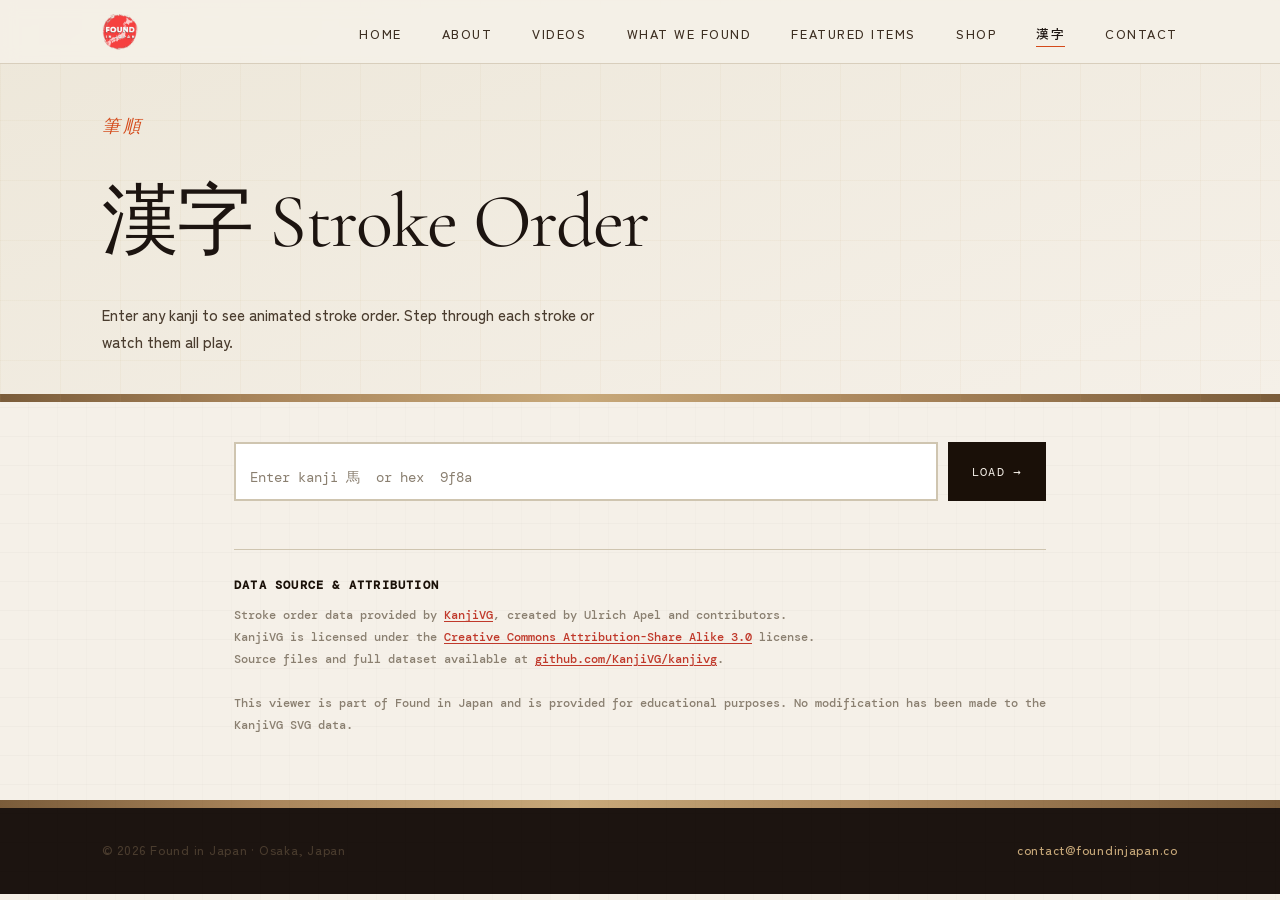
==== foundinjapan-deploy-v3/kanji.html @ 03828f06 "Add files via upload" ====
<!DOCTYPE html>
<html lang="en">
<head>
  <meta charset="UTF-8">
  <meta name="viewport" content="width=device-width, initial-scale=1.0">
  <title>漢字 Stroke Order — Found in Japan</title>
  <meta name="description" content="Interactive kanji stroke order viewer. Enter any kanji to see animated stroke order using KanjiVG data." />
  <link rel="preconnect" href="https://fonts.googleapis.com" />
  <link rel="preconnect" href="https://fonts.gstatic.com" crossorigin />
  <link href="https://fonts.googleapis.com/css2?family=Cormorant+Garamond:ital,wght@0,300;0,400;0,600;1,300;1,400&family=Zen+Kaku+Gothic+New:wght@300;400;500&family=DM+Mono:wght@400;500&family=Noto+Serif+JP:wght@400;700&display=swap" rel="stylesheet">
  <link rel="stylesheet" href="style.css" />
  <style>
    /* ── Kanji tool specific styles — preserve original aesthetic ── */
    :root {
      --k-ink:    #1a1008;
      --k-paper:  #f5f0e8;
      --k-paper2: #ede7d9;
      --k-accent: #c0392b;
      --k-border: #cfc5b0;
      --k-muted:  #8a7f70;
    }

    .kanji-page {
      background: var(--k-paper);
      position: relative;
    }

    /* Grid overlay on kanji section only */
    .kanji-page::before {
      content: '';
      position: fixed; inset: 0;
      background-image:
        repeating-linear-gradient(0deg, transparent, transparent 28px, rgba(0,0,0,0.018) 28px, rgba(0,0,0,0.018) 29px),
        repeating-linear-gradient(90deg, transparent, transparent 28px, rgba(0,0,0,0.012) 28px, rgba(0,0,0,0.012) 29px);
      pointer-events: none; z-index: 0;
    }

    .kanji-wrap-outer {
      position: relative;
      z-index: 1;
      max-width: 860px;
      margin: 0 auto;
      padding: 2.5rem 1.5rem 4rem;
    }

    /* ── Search ── */
    .k-search-row {
      display: flex; gap: 10px; margin-bottom: 1.5rem;
    }

    .k-search-row input {
      flex: 1;
      font-family: 'Noto Serif JP', serif; font-size: 1.5rem;
      padding: 10px 14px;
      background: white;
      border: 2px solid var(--k-border);
      color: var(--k-ink);
      outline: none;
      transition: border-color 0.2s;
      border-radius: 0;
    }
    .k-search-row input:focus { border-color: var(--k-accent); }
    .k-search-row input::placeholder {
      color: var(--k-muted); font-size: 0.85rem;
      font-family: 'DM Mono', monospace;
    }

    .k-search-row button {
      font-family: 'DM Mono', monospace; font-size: 0.78rem;
      letter-spacing: 0.1em; text-transform: uppercase;
      padding: 10px 22px;
      background: var(--k-ink); color: var(--k-paper);
      border: 2px solid var(--k-ink); cursor: pointer;
      transition: background 0.15s;
      border-radius: 0;
    }
    .k-search-row button:hover { background: var(--k-accent); border-color: var(--k-accent); }

    /* ── Error ── */
    #k-error {
      display: none;
      background: #fdecea; border: 1.5px solid var(--k-accent);
      padding: 10px 14px; font-size: 0.78rem; color: var(--k-accent);
      margin-bottom: 1rem; font-family: 'DM Mono', monospace;
      line-height: 1.6;
    }

    /* ── Viewer ── */
    .k-viewer {
      display: flex; gap: 2rem; align-items: flex-start; flex-wrap: wrap;
    }

    /* ── Kanji canvas ── */
    .k-canvas-col {
      flex-shrink: 0;
      display: flex; flex-direction: column; align-items: center; gap: 14px;
    }

    .k-display {
      width: 300px; height: 300px;
      background: white;
      border: 2px solid var(--k-ink);
      box-shadow: 5px 5px 0 var(--k-ink);
      position: relative; overflow: hidden;
    }

    .k-display::before {
      content: '';
      position: absolute; inset: 0;
      background:
        linear-gradient(var(--k-border) 1px, transparent 1px) 0 0 / 100% 50%,
        linear-gradient(90deg, var(--k-border) 1px, transparent 1px) 0 0 / 50% 100%;
      pointer-events: none; z-index: 1; opacity: 0.5;
    }

    #k-svg-container {
      width: 100%; height: 100%;
      position: absolute; inset: 0; z-index: 2;
    }
    #k-svg-container svg { width: 100%; height: 100%; display: block; }
    #k-svg-container [id*="StrokeNumbers"] { display: none; }

    #k-badge-layer {
      position: absolute; inset: 0; z-index: 5; pointer-events: none;
    }

    .k-stroke-badge {
      position: absolute;
      width: 18px; height: 18px; border-radius: 50%;
      background: var(--k-accent); color: white;
      font-family: 'DM Mono', monospace;
      font-size: 0.55rem; font-weight: 500;
      display: flex; align-items: center; justify-content: center;
      pointer-events: none; opacity: 0;
      transition: opacity 0.25s ease;
      transform: translate(-50%, -50%);
      box-shadow: 0 1px 3px rgba(0,0,0,0.35);
      border: 1.5px solid white;
    }

    .k-progress-wrap {
      width: 300px; height: 5px;
      background: var(--k-paper2); border: 1px solid var(--k-border);
    }
    .k-progress-bar {
      height: 100%; background: var(--k-accent);
      transition: width 0.25s ease; width: 0%;
    }

    /* ── Controls ── */
    .k-controls {
      flex: 1; min-width: 260px;
      display: flex; flex-direction: column; gap: 16px;
    }

    .k-info-box {
      background: var(--k-paper2); border: 1px solid var(--k-border);
      padding: 14px 16px; line-height: 1.9;
    }
    .k-kanji-large {
      font-family: 'Noto Serif JP', serif; font-size: 3rem;
      line-height: 1.05; display: block; margin-bottom: 4px;
    }
    .k-info-row { font-size: 0.72rem; color: var(--k-muted); letter-spacing: 0.05em; font-family: 'DM Mono', monospace; }
    .k-info-row span { color: var(--k-accent); font-weight: 500; }

    .k-speed-row {
      display: flex; align-items: center; gap: 10px;
      font-size: 0.7rem; color: var(--k-muted);
      letter-spacing: 0.08em; text-transform: uppercase;
      font-family: 'DM Mono', monospace;
    }
    .k-speed-row input[type=range] { flex: 1; accent-color: var(--k-accent); cursor: pointer; }

    #k-variant-wrap { display: none; flex-direction: column; gap: 6px; }
    #k-variant-wrap label { font-size: 0.7rem; color: var(--k-muted); letter-spacing: 0.1em; text-transform: uppercase; font-family: 'DM Mono', monospace; }
    #k-variant-select {
      font-family: 'DM Mono', monospace; font-size: 0.8rem;
      padding: 6px 10px;
      background: var(--k-paper2); border: 1.5px solid var(--k-border); color: var(--k-ink);
      cursor: pointer; outline: none; border-radius: 0;
    }
    #k-variant-select:focus { border-color: var(--k-accent); }

    .k-btn-group { display: flex; flex-wrap: wrap; gap: 8px; }

    .k-btn {
      font-family: 'DM Mono', monospace; font-size: 0.7rem;
      letter-spacing: 0.08em; text-transform: uppercase;
      padding: 9px 15px;
      background: var(--k-paper2); color: var(--k-ink);
      border: 1.5px solid var(--k-border); cursor: pointer;
      transition: all 0.12s; border-radius: 0;
    }
    .k-btn:hover:not(:disabled) { background: var(--k-ink); color: var(--k-paper); border-color: var(--k-ink); }
    .k-btn:disabled { opacity: 0.35; cursor: default; }
    .k-btn.primary { background: var(--k-ink); color: var(--k-paper); border-color: var(--k-ink); }
    .k-btn.primary:hover:not(:disabled) { background: var(--k-accent); border-color: var(--k-accent); }
    .k-btn.active { background: var(--k-accent); color: white; border-color: var(--k-accent); }

    /* ── Stroke Grid ── */
    .k-grid-section {
      margin-top: 2.5rem; border-top: 2px solid var(--k-border);
      padding-top: 1.75rem; display: none;
    }
    .k-grid-title {
      font-size: 0.7rem; letter-spacing: 0.15em; text-transform: uppercase;
      color: var(--k-muted); margin-bottom: 14px; font-family: 'DM Mono', monospace;
    }
    .k-stroke-grid { display: flex; flex-wrap: wrap; gap: 10px; }

    .k-stroke-cell {
      width: 90px; height: 90px;
      background: white; border: 1.5px solid var(--k-border);
      position: relative; overflow: hidden; cursor: pointer;
      transition: border-color 0.15s, box-shadow 0.15s;
    }
    .k-stroke-cell:hover { border-color: var(--k-accent); box-shadow: 2px 2px 0 var(--k-accent); }
    .k-stroke-cell.active-cell { border-color: var(--k-accent); box-shadow: 2px 2px 0 var(--k-accent); }
    .k-stroke-cell::before {
      content: '';
      position: absolute; inset: 0;
      background:
        linear-gradient(var(--k-border) 1px, transparent 1px) 0 0 / 100% 50%,
        linear-gradient(90deg, var(--k-border) 1px, transparent 1px) 0 0 / 50% 100%;
      opacity: 0.4; pointer-events: none; z-index: 1;
    }
    .k-stroke-cell svg { width: 100%; height: 100%; display: block; position: relative; z-index: 2; }
    .k-stroke-cell .k-num {
      position: absolute; bottom: 3px; right: 4px;
      font-size: 0.6rem; color: var(--k-accent); font-weight: 500;
      z-index: 3; background: rgba(255,255,255,0.8); padding: 1px 3px;
      font-family: 'DM Mono', monospace;
    }

    /* ── Attribution ── */
    .k-attribution {
      margin-top: 3rem;
      border-top: 1px solid var(--k-border);
      padding-top: 1.5rem;
      font-family: 'DM Mono', monospace;
      font-size: 0.72rem;
      color: var(--k-muted);
      line-height: 1.9;
    }

    .k-attribution strong {
      color: var(--k-ink);
      display: block;
      font-size: 0.75rem;
      letter-spacing: 0.1em;
      text-transform: uppercase;
      margin-bottom: 0.5rem;
    }

    .k-attribution a {
      color: var(--k-accent);
      text-decoration: underline;
      text-underline-offset: 2px;
    }

    .k-attribution a:hover { color: var(--k-ink); }

    .k-setup-note {
      background: var(--k-paper2);
      border: 1px solid var(--k-border);
      border-left: 3px solid var(--k-accent);
      padding: 1rem 1.25rem;
      margin-bottom: 1.5rem;
      font-family: 'DM Mono', monospace;
      font-size: 0.75rem;
      color: var(--k-muted);
      line-height: 1.8;
      display: none;
    }

    .k-setup-note strong { color: var(--k-ink); }
    .k-setup-note a { color: var(--k-accent); }

    .hidden { display: none !important; }

    @media (max-width: 680px) {
      .k-display { width: 260px; height: 260px; }
      .k-progress-wrap { width: 260px; }
      .k-canvas-col { width: 100%; }
      .kanji-wrap-outer { padding: 1.5rem 1rem 3rem; }
    }
  </style>
</head>
<body class="kanji-page">

  <nav class="nav">
    <div class="nav-inner">
      <a href="index.html" class="nav-logo">
        <img src="fij-logo.png" alt="Found in Japan" class="nav-logo-img" onerror="this.style.display='none'; this.nextElementSibling.style.display='block'"/>
        <span class="nav-logo-text" style="display:none">Found in Japan</span>
      </a>
      <ul class="nav-links">
        <li><a href="index.html">Home</a></li>
        <li><a href="about.html">About</a></li>
        <li><a href="videos.html">Videos</a></li>
        <li><a href="found.html">What We Found</a></li>
        <li><a href="featured.html">Featured Items</a></li>
        <li><a href="shop.html">Shop</a></li>
        <li><a href="kanji.html" class="active">漢字</a></li>
        <li><a href="contact.html">Contact</a></li>
      </ul>
      <button class="nav-toggle" aria-label="Menu">
        <span></span><span></span><span></span>
      </button>
    </div>
  </nav>

  <section class="page-hero">
    <div class="shoji-overlay"></div>
    <div class="container">
      <p class="hero-kicker">筆順</p>
      <h1 class="page-title">漢字 Stroke Order</h1>
      <p class="page-hero-sub">Enter any kanji to see animated stroke order. Step through each stroke or watch them all play.</p>
    </div>
    <div class="hero-wood-bar"></div>
  </section>

  <div class="kanji-wrap-outer">

    <!-- Setup note shown if kanji/ folder is missing -->
    <div class="k-setup-note" id="k-setup-note">
      <strong>Setup required</strong>
      The KanjiVG data files are not yet installed. Download the SVG files from
      <a href="https://github.com/KanjiVG/kanjivg/releases" target="_blank">github.com/KanjiVG/kanjivg/releases</a>
      and place the extracted <code>kanji/</code> folder alongside this page on the server.
      See the README for full instructions.
    </div>

    <div class="k-search-row">
      <input type="text" id="k-search" placeholder="Enter kanji 馬  or hex  9f8a" maxlength="10"
             onkeydown="if(event.key==='Enter') loadKanji()">
      <button onclick="loadKanji()">Load →</button>
    </div>

    <div id="k-error"></div>

    <div id="k-main-viewer" class="k-viewer hidden">

      <div class="k-canvas-col">
        <div class="k-display" id="k-display">
          <div id="k-svg-container"></div>
          <div id="k-badge-layer"></div>
        </div>
        <div class="k-progress-wrap"><div class="k-progress-bar" id="k-progress-bar"></div></div>
      </div>

      <div class="k-controls">
        <div class="k-info-box">
          <span class="k-kanji-large" id="k-kanji-label">—</span>
          <div class="k-info-row">File: <span id="k-filename-label">—</span></div>
          <div class="k-info-row">Unicode: <span id="k-unicode-label">—</span></div>
          <div class="k-info-row">Stroke: <span id="k-stroke-current">0</span> / <span id="k-stroke-total">0</span></div>
        </div>

        <div class="k-btn-group">
          <button class="k-btn" id="k-btn-prev" onclick="stepStroke(-1)" disabled>◀ Prev</button>
          <button class="k-btn" id="k-btn-next" onclick="stepStroke(1)"  disabled>Next ▶</button>
        </div>
        <div class="k-btn-group">
          <button class="k-btn primary" id="k-btn-play"   onclick="playAll()">▶ Play All</button>
          <button class="k-btn"         id="k-btn-replay" onclick="replayAll()">↺ Replay</button>
          <button class="k-btn"         id="k-btn-reset"  onclick="resetStrokes()">⊘ Reset</button>
        </div>

        <div class="k-speed-row">
          <span>Speed</span>
          <input type="range" id="k-speed-slider" min="200" max="2000" value="700" step="100">
          <span id="k-speed-label">0.7s</span>
        </div>

        <div id="k-variant-wrap">
          <label>Variant / Style</label>
          <select id="k-variant-select" onchange="loadVariant(this.value)"></select>
        </div>

        <div class="k-btn-group">
          <button class="k-btn" onclick="toggleGrid()">⊞ Stroke Grid</button>
          <button class="k-btn" onclick="openInNewTab()">↗ Open SVG</button>
        </div>
      </div>
    </div>

    <div class="k-grid-section" id="k-grid-section">
      <div class="k-grid-title">Stroke-by-stroke · click a cell to jump to that stroke</div>
      <div class="k-stroke-grid" id="k-stroke-grid"></div>
      <p style="font-size:0.72rem;color:var(--k-muted);margin-top:12px;line-height:1.7;font-family:'DM Mono',monospace;">
        Gray = previous strokes · Red = current stroke · Invisible = not yet drawn
      </p>
    </div>

    <!-- Attribution / Citation -->
    <div class="k-attribution">
      <strong>Data Source &amp; Attribution</strong>
      Stroke order data provided by <a href="https://kanjivg.tagaini.net" target="_blank">KanjiVG</a>,
      created by Ulrich Apel and contributors.<br>
      KanjiVG is licensed under the
      <a href="https://creativecommons.org/licenses/by-sa/3.0/" target="_blank">Creative Commons Attribution-Share Alike 3.0</a> license.<br>
      Source files and full dataset available at
      <a href="https://github.com/KanjiVG/kanjivg" target="_blank">github.com/KanjiVG/kanjivg</a>.<br><br>
      This viewer is part of Found in Japan and is provided for educational purposes.
      No modification has been made to the KanjiVG SVG data.
    </div>

  </div>

  <footer class="footer">
    <div class="container">
      <div class="footer-inner">
        <p class="footer-copy">© 2026 Found in Japan · Osaka, Japan</p>
        <a href="contact.html" class="footer-contact">contact@foundinjapan.co</a>
      </div>
    </div>
  </footer>

  <script src="main.js"></script>
  <script>
    // ─── State ───────────────────────────────────────────────────────────────
    let allPaths    = [];
    let currentStep = -1;
    let isPlaying   = false;
    let playTimer   = null;
    let currentFile = '';
    let currentHex  = '';
    let currentChar = '';
    let gridBuilt   = false;

    const PAST_COLORS = ['#d4c8b8','#c4b8a4','#b4a890','#a09078','#8a7860','#706050','#504030','#302010'];

    document.getElementById('k-speed-slider').addEventListener('input', function() {
      document.getElementById('k-speed-label').textContent = (this.value / 1000).toFixed(1) + 's';
    });

    function getSpeed() { return parseInt(document.getElementById('k-speed-slider').value); }

    function charToHex(ch) { return ch.codePointAt(0).toString(16).padStart(5,'0'); }

    function loadKanji() {
      const input = document.getElementById('k-search').value.trim();
      if (!input) return;
      let hex;
      if ([...input].length === 1) {
        currentChar = input;
        hex = charToHex(input);
      } else {
        hex = input.toLowerCase().padStart(5,'0');
        try { currentChar = String.fromCodePoint(parseInt(hex,16)); } catch(e) { currentChar = ''; }
      }
      currentHex  = hex;
      currentFile = hex + '.svg';
      fetchAndRender(currentFile);
      populateVariants(hex);
    }

    function loadVariant(filename) {
      currentFile = filename;
      fetchAndRender(filename);
      gridBuilt = false;
      document.getElementById('k-grid-section').style.display = 'none';
    }

    async function fetchAndRender(filename) {
      hideError();
      stopPlay();
      try {
        const resp = await fetch('kanji/' + filename);
        if (!resp.ok) throw new Error('Kanji not found: ' + filename);
        const svgText = await resp.text();
        buildAnimatedSVG(svgText, filename);
      } catch(e) {
        // Check if it's a network/CORS error vs not found
        if (e.message.includes('Failed to fetch') || e.message.includes('NetworkError')) {
          showError('Could not load kanji data. Make sure the kanji/ folder has been uploaded to the server.');
          document.getElementById('k-setup-note').style.display = 'block';
        } else {
          showError(e.message);
        }
      }
    }

    function buildAnimatedSVG(svgText, filename) {
      const parser  = new DOMParser();
      const doc     = parser.parseFromString(svgText, 'image/svg+xml');
      const origSvg = doc.querySelector('svg');
      if (!origSvg) { showError('Could not parse SVG.'); return; }

      const container = document.getElementById('k-svg-container');
      container.innerHTML = '';
      const svg = document.importNode(origSvg, true);
      svg.setAttribute('width','100%');
      svg.setAttribute('height','100%');
      container.appendChild(svg);

      let strokeEls = Array.from(svg.querySelectorAll('[id*="StrokePaths"] path'));
      if (strokeEls.length === 0) strokeEls = Array.from(svg.querySelectorAll('path'));

      allPaths = strokeEls.map(el => {
        const len = el.getTotalLength ? el.getTotalLength() : 200;
        const origStroke = el.getAttribute('stroke') || '#000';
        let startPt = {x: 50, y: 50};
        try { const p = el.getPointAtLength(0); startPt = {x: p.x, y: p.y}; } catch(e) {}
        return { el, length: len, origStroke, startPt };
      });

      document.getElementById('k-badge-layer').innerHTML = '';

      allPaths.forEach(({el, length}) => {
        el.style.strokeDasharray  = length;
        el.style.strokeDashoffset = length;
        el.style.fill = 'none';
        el.style.transition = 'none';
      });

      currentStep = -1;
      gridBuilt   = false;

      document.getElementById('k-kanji-label').textContent   = currentChar || ('U+' + currentHex.toUpperCase());
      document.getElementById('k-filename-label').textContent = filename;
      document.getElementById('k-unicode-label').textContent  = 'U+' + currentHex.toUpperCase();
      document.getElementById('k-stroke-total').textContent   = allPaths.length;
      document.getElementById('k-stroke-current').textContent = 0;
      document.getElementById('k-progress-bar').style.width   = '0%';

      document.getElementById('k-main-viewer').classList.remove('hidden');
      document.getElementById('k-btn-prev').disabled = true;
      document.getElementById('k-btn-next').disabled = false;

      if (document.getElementById('k-grid-section').style.display !== 'none') buildGrid();
    }

    function drawStroke(index, speed) {
      const {el, length, startPt} = allPaths[index];
      const spd = speed ?? getSpeed();
      const t     = allPaths.length > 1 ? index / (allPaths.length - 1) : 1;
      const r     = Math.round(180 - t * 162);
      const g     = Math.round(140 - t * 124);
      const b     = Math.round(100 - t * 92);
      const color = `rgb(${r},${g},${b})`;
      el.setAttribute('stroke', color);
      el.style.strokeDasharray  = length;
      el.style.strokeDashoffset = length;
      el.style.transition = 'none';
      void el.getBoundingClientRect();
      el.style.transition = `stroke-dashoffset ${spd}ms ease-in-out`;
      el.style.strokeDashoffset = '0';
      showBadge(index, startPt, spd);
    }

    function showBadge(index, startPt, spd) {
      const layer = document.getElementById('k-badge-layer');
      const svg   = document.querySelector('#k-svg-container svg');
      if (!svg) return;
      const vb   = svg.viewBox.baseVal;
      const vbW  = vb.width  || 109;
      const vbH  = vb.height || 109;
      const boxW = 300;
      const boxH = 300;
      const pxX  = (startPt.x / vbW) * boxW;
      const pxY  = (startPt.y / vbH) * boxH;
      let badge = document.getElementById('k-badge-' + index);
      if (!badge) {
        badge = document.createElement('div');
        badge.className = 'k-stroke-badge';
        badge.id = 'k-badge-' + index;
        badge.textContent = index + 1;
        layer.appendChild(badge);
      }
      badge.style.left = pxX + 'px';
      badge.style.top  = pxY + 'px';
      badge.style.opacity = '0';
      badge.style.transition = 'none';
      setTimeout(() => {
        badge.style.transition = 'opacity 0.3s ease';
        badge.style.opacity    = '1';
        setTimeout(() => {
          badge.style.transition = 'opacity 0.6s ease';
          badge.style.opacity    = '0';
        }, spd + 600);
      }, Math.min(spd * 0.3, 200));
    }

    function hideStroke(index) {
      const {el, length} = allPaths[index];
      el.style.transition = 'none';
      el.style.strokeDashoffset = length;
      el.setAttribute('stroke', el.origStroke || '#000');
    }

    function setPastColor(index) {
      const {el} = allPaths[index];
      el.style.transition = 'none';
      el.style.strokeDashoffset = '0';
      const shade = PAST_COLORS[Math.min(index, PAST_COLORS.length - 1)];
      el.setAttribute('stroke', shade);
    }

    function updateUI() {
      const drawn = currentStep + 1;
      const total = allPaths.length;
      document.getElementById('k-stroke-current').textContent = drawn;
      document.getElementById('k-progress-bar').style.width   = (total ? (drawn / total * 100) : 0) + '%';
      document.getElementById('k-btn-prev').disabled = currentStep < 0;
      document.getElementById('k-btn-next').disabled = currentStep >= total - 1;
      highlightGridCell(currentStep);
    }

    function stepStroke(dir) {
      stopPlay();
      if (dir > 0) {
        if (currentStep >= allPaths.length - 1) return;
        if (currentStep >= 0) setPastColor(currentStep);
        currentStep++;
        drawStroke(currentStep);
      } else {
        if (currentStep < 0) return;
        hideStroke(currentStep);
        currentStep--;
        if (currentStep >= 0) drawStroke(currentStep, 0);
      }
      updateUI();
    }

    function playAll() {
      if (isPlaying) { stopPlay(); return; }
      if (currentStep >= allPaths.length - 1) { resetStrokes(); }
      isPlaying = true;
      document.getElementById('k-btn-play').textContent = '⏸ Pause';
      document.getElementById('k-btn-play').classList.add('active');
      playNext();
    }

    function playNext() {
      if (!isPlaying || currentStep >= allPaths.length - 1) { stopPlay(); return; }
      if (currentStep >= 0) setPastColor(currentStep);
      currentStep++;
      drawStroke(currentStep);
      updateUI();
      playTimer = setTimeout(playNext, getSpeed() + 80);
    }

    function stopPlay() {
      isPlaying = false;
      clearTimeout(playTimer);
      document.getElementById('k-btn-play').textContent = '▶ Play All';
      document.getElementById('k-btn-play').classList.remove('active');
    }

    function replayAll() { stopPlay(); resetStrokes(); setTimeout(playAll, 120); }

    function resetStrokes() {
      stopPlay();
      allPaths.forEach(({el, length}) => {
        el.style.transition       = 'none';
        el.style.strokeDashoffset = length;
      });
      document.getElementById('k-badge-layer').innerHTML = '';
      currentStep = -1;
      updateUI();
    }

    function toggleGrid() {
      const sec = document.getElementById('k-grid-section');
      if (sec.style.display === 'none' || sec.style.display === '') {
        sec.style.display = 'block';
        if (!gridBuilt) buildGrid();
        sec.scrollIntoView({ behavior: 'smooth', block: 'start' });
      } else {
        sec.style.display = 'none';
      }
    }

    function buildGrid() {
      const grid = document.getElementById('k-stroke-grid');
      grid.innerHTML = '';
      if (allPaths.length === 0) return;
      const svgEl = document.querySelector('#k-svg-container svg');
      if (!svgEl) return;
      const vb = svgEl.getAttribute('viewBox') || '0 0 109 109';
      let strokeEls = Array.from(svgEl.querySelectorAll('[id*="StrokePaths"] path'));
      if (strokeEls.length === 0) strokeEls = Array.from(svgEl.querySelectorAll('path'));
      strokeEls.forEach((path, i) => {
        const cell = document.createElement('div');
        cell.className = 'k-stroke-cell';
        cell.id = 'k-grid-cell-' + i;
        cell.onclick = () => jumpToStroke(i);
        const miniSvg = document.createElementNS('http://www.w3.org/2000/svg', 'svg');
        miniSvg.setAttribute('viewBox', vb);
        strokeEls.forEach((p, j) => {
          const el = document.createElementNS('http://www.w3.org/2000/svg', 'path');
          el.setAttribute('d', p.getAttribute('d') || '');
          el.setAttribute('fill', 'none');
          el.setAttribute('stroke-linecap', 'round');
          el.setAttribute('stroke-linejoin', 'round');
          if (j < i)       { el.setAttribute('stroke', '#c8bfb0'); el.setAttribute('stroke-width', '3.5'); }
          else if (j === i) { el.setAttribute('stroke', '#c0392b'); el.setAttribute('stroke-width', '4.5'); }
          else              { el.setAttribute('stroke', 'none'); }
          miniSvg.appendChild(el);
        });
        const num = document.createElement('div');
        num.className = 'k-num';
        num.textContent = i + 1;
        cell.appendChild(miniSvg);
        cell.appendChild(num);
        grid.appendChild(cell);
      });
      gridBuilt = true;
      highlightGridCell(currentStep);
    }

    function highlightGridCell(index) {
      document.querySelectorAll('.k-stroke-cell').forEach((c, i) => {
        c.classList.toggle('active-cell', i === index);
      });
    }

    function jumpToStroke(index) {
      stopPlay();
      allPaths.forEach(({el, length}) => { el.style.transition = 'none'; el.style.strokeDashoffset = length; });
      for (let i = 0; i < index; i++) { allPaths[i].el.style.strokeDashoffset = '0'; setPastColor(i); }
      currentStep = index - 1;
      drawStroke(index, 0);
      void allPaths[index].el.getBoundingClientRect();
      allPaths[index].el.style.strokeDashoffset = '0';
      currentStep = index;
      updateUI();
    }

    function populateVariants(hex) {
      const suffixes = ['', '-Kaisho', '-HzFst', '-VtLst', '-MidFst', '-Insatsu'];
      const sel = document.getElementById('k-variant-select');
      sel.innerHTML = '';
      suffixes.forEach(s => {
        const opt = document.createElement('option');
        opt.value = hex + s + '.svg';
        opt.textContent = hex + s + '.svg';
        if (s === '') opt.selected = true;
        sel.appendChild(opt);
      });
      document.getElementById('k-variant-wrap').style.display = 'flex';
    }

    function openInNewTab() { if (currentFile) window.open('kanji/' + currentFile, '_blank'); }

    function showError(msg) {
      const el = document.getElementById('k-error');
      el.innerHTML = '✗ ' + msg;
      el.style.display = 'block';
    }

    function hideError() {
      document.getElementById('k-error').style.display = 'none';
    }
  </script>
</body>
</html>
---- foundinjapan-deploy-v3/style.css ----
/* =============================================
   FOUND IN JAPAN — STYLESHEET
   Aesthetic: Shoji paper, white oak, warm off-white
   Accent: FIJ orange/red
   ============================================= */

:root {
  /* Core palette */
  --shoji-white:   #f5f0e8;       /* warm off-white, shoji paper */
  --shoji-cream:   #ede7d9;       /* slightly deeper cream */
  --shoji-shadow:  #d8cebc;       /* shadow/border on paper */
  --oak-light:     #c8a97a;       /* white oak, lighter grain */
  --oak-mid:       #a8845a;       /* white oak, mid tone */
  --oak-dark:      #7a5c3a;       /* white oak, dark grain */
  --ink:           #1c1410;       /* warm near-black, like sumi ink */
  --ink-light:     #3d2f22;       /* slightly lighter ink */
  --ink-muted:     #4a3c2e;       /* muted text */

  /* FIJ accent (used sparingly) */
  --fij-orange:    #d44a1a;       /* Found in Japan orange */
  --fij-red:       #b03010;       /* Found in Japan deep red */
  --fij-warm:      #e8622a;       /* lighter accent */

  /* Spacing */
  --nav-h: 64px;
  --max-w: 1140px;
  --section-gap: 6rem;

  /* Typography */
  --font-display: 'Cormorant Garamond', Georgia, serif;
  --font-body:    'Zen Kaku Gothic New', 'Hiragino Kaku Gothic ProN', sans-serif;
}

/* =============================================
   RESET & BASE
   ============================================= */

*, *::before, *::after { box-sizing: border-box; margin: 0; padding: 0; }

html { scroll-behavior: smooth; }

body {
  background-color: var(--shoji-white);
  color: var(--ink);
  font-family: var(--font-body);
  font-weight: 500;
  font-size: 16px;
  line-height: 1.75;
  /* Subtle paper grain texture */
  background-image:
    url("data:image/svg+xml,%3Csvg xmlns='http://www.w3.org/2000/svg' width='400' height='400'%3E%3Cfilter id='noise'%3E%3CfeTurbulence type='fractalNoise' baseFrequency='0.9' numOctaves='4' stitchTiles='stitch'/%3E%3CfeColorMatrix type='saturate' values='0'/%3E%3C/filter%3E%3Crect width='400' height='400' filter='url(%23noise)' opacity='0.035'/%3E%3C/svg%3E");
}

img { max-width: 100%; display: block; }
a { color: inherit; text-decoration: none; }

/* =============================================
   NAVIGATION
   ============================================= */

.nav {
  position: fixed;
  top: 0; left: 0; right: 0;
  height: var(--nav-h);
  z-index: 100;
  background: rgba(245, 240, 232, 0.92);
  backdrop-filter: blur(8px);
  border-bottom: 1px solid var(--shoji-shadow);
}

.nav-inner {
  max-width: var(--max-w);
  margin: 0 auto;
  padding: 0 2rem;
  height: 100%;
  display: flex;
  align-items: center;
  justify-content: space-between;
}

.nav-logo {
  display: flex;
  align-items: center;
  gap: 0.5rem;
}

.nav-logo-img {
  height: 36px;
  width: auto;
}

.nav-logo-text {
  font-family: var(--font-display);
  font-size: 1.25rem;
  font-weight: 600;
  color: var(--ink);
  letter-spacing: 0.02em;
}

.nav-links {
  display: flex;
  list-style: none;
  gap: 2.5rem;
}

.nav-links a {
  font-family: var(--font-body);
  font-size: 0.8rem;
  font-weight: 500;
  letter-spacing: 0.12em;
  text-transform: uppercase;
  color: var(--ink-light);
  transition: color 0.2s;
  position: relative;
}

.nav-links a::after {
  content: '';
  position: absolute;
  bottom: -4px; left: 0; right: 0;
  height: 1px;
  background: var(--fij-orange);
  transform: scaleX(0);
  transition: transform 0.25s ease;
}

.nav-links a:hover,
.nav-links a.active {
  color: var(--ink);
}

.nav-links a:hover::after,
.nav-links a.active::after {
  transform: scaleX(1);
}

.nav-toggle {
  display: none;
  flex-direction: column;
  gap: 5px;
  background: none;
  border: none;
  cursor: pointer;
  padding: 4px;
}

.nav-toggle span {
  display: block;
  width: 22px;
  height: 1.5px;
  background: var(--ink);
  transition: all 0.3s;
}

/* =============================================
   SHOJI OVERLAY (hero texture)
   ============================================= */

.shoji-overlay {
  position: absolute;
  inset: 0;
  pointer-events: none;
  /* Shoji grid pattern */
  background-image:
    linear-gradient(rgba(200,169,122,0.08) 1px, transparent 1px),
    linear-gradient(90deg, rgba(200,169,122,0.08) 1px, transparent 1px);
  background-size: 60px 60px;
  z-index: 1;
}

/* =============================================
   HERO
   ============================================= */

.hero {
  position: relative;
  min-height: 85vh;
  display: flex;
  align-items: center;
  padding-top: var(--nav-h);
  overflow: hidden;
  background: linear-gradient(160deg, var(--shoji-cream) 0%, var(--shoji-white) 60%);
}

.hero-inner {
  position: relative;
  z-index: 2;
  max-width: var(--max-w);
  margin: 0 auto;
  padding: 4rem 2rem 6rem;
}

.hero-wood-bar {
  position: absolute;
  bottom: 0; left: 0; right: 0;
  height: 8px;
  background: linear-gradient(90deg,
    var(--oak-dark) 0%,
    var(--oak-mid) 20%,
    var(--oak-light) 45%,
    var(--oak-mid) 70%,
    var(--oak-dark) 100%
  );
  /* Wood grain lines */
  background-image:
    linear-gradient(90deg,
      var(--oak-dark) 0%,
      var(--oak-mid) 20%,
      var(--oak-light) 45%,
      var(--oak-mid) 70%,
      var(--oak-dark) 100%
    ),
    repeating-linear-gradient(
      90deg,
      transparent,
      transparent 30px,
      rgba(255,255,255,0.06) 30px,
      rgba(255,255,255,0.06) 31px
    );
}

.hero-kicker {
  font-family: var(--font-display);
  font-style: italic;
  font-size: 1.1rem;
  color: var(--fij-orange);
  letter-spacing: 0.15em;
  margin-bottom: 0.75rem;
  opacity: 0;
  animation: fadeUp 0.8s ease 0.1s forwards;
}

.hero-title {
  font-family: var(--font-display);
  font-size: clamp(3.5rem, 8vw, 7rem);
  font-weight: 600;
  line-height: 1.0;
  letter-spacing: -0.02em;
  color: var(--ink);
  margin-bottom: 1.5rem;
  opacity: 0;
  animation: fadeUp 0.8s ease 0.25s forwards;
}

.hero-sub {
  font-size: 1.1rem;
  font-weight: 500;
  color: var(--ink-muted);
  max-width: 520px;
  line-height: 1.7;
  margin-bottom: 2.5rem;
  opacity: 0;
  animation: fadeUp 0.8s ease 0.4s forwards;
}

.hero-actions {
  display: flex;
  gap: 1rem;
  flex-wrap: wrap;
  opacity: 0;
  animation: fadeUp 0.8s ease 0.55s forwards;
}

/* =============================================
   PAGE HERO (inner pages)
   ============================================= */

.page-hero {
  position: relative;
  padding: calc(var(--nav-h) + 3rem) 0 3rem;
  background: linear-gradient(160deg, var(--shoji-cream) 0%, var(--shoji-white) 100%);
  overflow: hidden;
}

.page-title {
  font-family: var(--font-display);
  font-size: clamp(2.5rem, 6vw, 5rem);
  font-weight: 400;
  letter-spacing: -0.02em;
  position: relative;
  z-index: 2;
}

/* =============================================
   BUTTONS
   ============================================= */

.btn {
  display: inline-flex;
  align-items: center;
  gap: 0.5rem;
  padding: 0.75rem 2rem;
  font-family: var(--font-body);
  font-size: 0.78rem;
  font-weight: 400;
  letter-spacing: 0.12em;
  text-transform: uppercase;
  border: 1px solid transparent;
  cursor: pointer;
  transition: all 0.25s ease;
  text-decoration: none;
}

.btn-primary {
  background: var(--fij-orange);
  color: #fff;
  border-color: var(--fij-orange);
}

.btn-primary:hover {
  background: var(--fij-red);
  border-color: var(--fij-red);
  transform: translateY(-1px);
}

.btn-ghost {
  background: transparent;
  color: var(--ink);
  border-color: var(--oak-mid);
}

.btn-ghost:hover {
  background: var(--shoji-cream);
  border-color: var(--ink);
}

.btn-full { width: 100%; justify-content: center; }

/* =============================================
   SECTIONS
   ============================================= */

.section {
  padding: var(--section-gap) 0;
}

.container {
  max-width: var(--max-w);
  margin: 0 auto;
  padding: 0 2rem;
}

.section-label {
  font-size: 0.72rem;
  font-weight: 500;
  letter-spacing: 0.2em;
  text-transform: uppercase;
  color: var(--fij-orange);
  margin-bottom: 0.5rem;
}

.section-title {
  font-family: var(--font-display);
  font-size: clamp(1.8rem, 4vw, 3rem);
  font-weight: 600;
  letter-spacing: -0.01em;
  color: var(--ink);
  margin-bottom: 2.5rem;
}

/* =============================================
   FEATURED VIDEO
   ============================================= */

.featured {
  background: var(--shoji-cream);
  border-top: 1px solid var(--shoji-shadow);
  border-bottom: 1px solid var(--shoji-shadow);
}

.featured-embed {
  display: grid;
  grid-template-columns: 1fr 340px;
  gap: 3rem;
  align-items: center;
}

.embed-wrap {
  position: relative;
  padding-bottom: 56.25%;
  border: 1px solid var(--shoji-shadow);
  box-shadow: 4px 4px 0 var(--oak-light);
}

.embed-wrap iframe {
  position: absolute;
  inset: 0;
  width: 100%;
  height: 100%;
}

.channel-embed-wrap {
  position: relative;
  padding-bottom: 56.25%;
  border: 1px solid var(--shoji-shadow);
  box-shadow: 4px 4px 0 var(--oak-light);
  margin-bottom: 2rem;
}

.channel-embed-wrap iframe {
  position: absolute;
  inset: 0;
  width: 100%;
  height: 100%;
}

.channel-cta {
  text-align: center;
}

.channel-cta p {
  color: var(--ink-muted);
  margin-bottom: 1.5rem;
}

.featured-desc {
  color: var(--ink-muted);
  font-size: 0.95rem;
  margin-bottom: 2rem;
  line-height: 1.8;
}

/* =============================================
   TOPICS GRID
   ============================================= */

.topics {
  background: var(--shoji-white);
}

.topics-grid {
  display: grid;
  grid-template-columns: repeat(auto-fill, minmax(240px, 1fr));
  gap: 1px;
  background: var(--shoji-shadow);
  border: 1px solid var(--shoji-shadow);
}

.topic-card {
  display: flex;
  flex-direction: column;
  gap: 0.5rem;
  padding: 2rem 1.75rem;
  background: var(--shoji-white);
  text-decoration: none;
  transition: background 0.2s;
  cursor: pointer;
}

.topic-card:hover {
  background: var(--shoji-cream);
}

.topic-kanji {
  font-family: var(--font-display);
  font-size: 2.5rem;
  font-weight: 400;
  color: var(--fij-orange);
  line-height: 1;
  opacity: 0.8;
}

.topic-en {
  font-family: var(--font-display);
  font-size: 1.15rem;
  font-weight: 600;
  color: var(--ink);
  letter-spacing: 0.02em;
}

.topic-desc {
  font-size: 0.85rem;
  color: var(--ink-muted);
  line-height: 1.6;
}

/* =============================================
   SOCIAL STRIP
   ============================================= */

.social-strip {
  background: var(--ink);
}

.social-strip .section-label {
  color: var(--oak-light);
}

.social-strip .section-title {
  color: var(--shoji-white);
}

.social-links {
  display: grid;
  grid-template-columns: repeat(auto-fill, minmax(220px, 1fr));
  gap: 1px;
  background: rgba(255,255,255,0.08);
  border: 1px solid rgba(255,255,255,0.08);
}

.social-link {
  display: flex;
  flex-direction: column;
  gap: 0.35rem;
  padding: 1.75rem;
  background: var(--ink);
  transition: background 0.2s;
}

.social-link:hover {
  background: var(--ink-light);
}

.social-icon {
  font-size: 1.2rem;
  color: var(--fij-orange);
  line-height: 1;
}

.social-name {
  font-family: var(--font-display);
  font-size: 1.1rem;
  font-weight: 600;
  color: var(--shoji-white);
}

.social-handle {
  font-size: 0.78rem;
  color: var(--ink-muted);
  letter-spacing: 0.04em;
}

/* =============================================
   ABOUT PAGE
   ============================================= */

.about-section {
  background: var(--shoji-white);
}

.about-grid {
  display: grid;
  grid-template-columns: 320px 1fr;
  gap: 5rem;
  align-items: start;
}

.about-img-frame {
  border: 1px solid var(--shoji-shadow);
  box-shadow: 6px 6px 0 var(--oak-light);
  aspect-ratio: 3/4;
  overflow: hidden;
}

.about-img-placeholder {
  width: 100%;
  height: 100%;
  background: linear-gradient(160deg, var(--shoji-cream), var(--shoji-shadow));
  display: flex;
  flex-direction: column;
  align-items: center;
  justify-content: center;
  gap: 0.5rem;
  font-family: var(--font-display);
  font-size: 1.5rem;
  color: var(--ink-muted);
}

.about-img-sub {
  font-size: 0.85rem;
  letter-spacing: 0.1em;
  text-transform: uppercase;
}

.about-stats {
  display: flex;
  align-items: center;
  margin-top: 1.5rem;
  border: 1px solid var(--shoji-shadow);
}

.stat {
  flex: 1;
  padding: 1rem;
  text-align: center;
  display: flex;
  flex-direction: column;
  gap: 0.2rem;
}

.stat-num {
  font-family: var(--font-display);
  font-size: 1.6rem;
  font-weight: 600;
  color: var(--fij-orange);
  line-height: 1;
}

.stat-label {
  font-size: 0.7rem;
  letter-spacing: 0.08em;
  text-transform: uppercase;
  color: var(--ink-muted);
}

.stat-divider {
  width: 1px;
  height: 40px;
  background: var(--shoji-shadow);
}

.about-heading {
  font-family: var(--font-display);
  font-size: 1.8rem;
  font-weight: 400;
  letter-spacing: -0.01em;
  color: var(--ink);
  margin-bottom: 1rem;
  padding-bottom: 0.5rem;
  border-bottom: 1px solid var(--shoji-shadow);
}

.about-text-col p {
  color: var(--ink-muted);
  margin-bottom: 1.25rem;
  font-size: 0.97rem;
}

.about-actions {
  display: flex;
  gap: 1rem;
  flex-wrap: wrap;
  margin-top: 2rem;
}

/* =============================================
   CONTACT PAGE
   ============================================= */

.contact-grid {
  display: grid;
  grid-template-columns: 1fr 1fr;
  gap: 5rem;
  align-items: start;
}

.contact-info p {
  color: var(--ink-muted);
  margin-bottom: 1.25rem;
  font-size: 0.97rem;
}

.contact-methods {
  margin: 2rem 0;
  display: flex;
  flex-direction: column;
  gap: 0;
  border: 1px solid var(--shoji-shadow);
}

.contact-method {
  display: flex;
  justify-content: space-between;
  align-items: center;
  padding: 0.9rem 1.25rem;
  border-bottom: 1px solid var(--shoji-shadow);
  gap: 1rem;
}

.contact-method:last-child {
  border-bottom: none;
}

.contact-method-label {
  font-size: 0.72rem;
  letter-spacing: 0.15em;
  text-transform: uppercase;
  color: var(--ink-muted);
  min-width: 80px;
}

.contact-method-value {
  font-size: 0.85rem;
  color: var(--fij-orange);
  transition: color 0.2s;
}

.contact-method-value:hover {
  color: var(--fij-red);
}

.contact-note {
  background: var(--shoji-cream);
  border-left: 3px solid var(--fij-orange);
  padding: 1rem 1.25rem;
  font-size: 0.85rem;
  color: var(--ink-muted);
}

.contact-note strong {
  color: var(--ink);
}

/* Form */
.contact-form {
  display: flex;
  flex-direction: column;
  gap: 1.25rem;
}

.form-group {
  display: flex;
  flex-direction: column;
  gap: 0.4rem;
}

.form-group label {
  font-size: 0.72rem;
  letter-spacing: 0.15em;
  text-transform: uppercase;
  color: var(--ink-muted);
}

.form-group input,
.form-group select,
.form-group textarea {
  background: var(--shoji-cream);
  border: 1px solid var(--shoji-shadow);
  padding: 0.75rem 1rem;
  font-family: var(--font-body);
  font-size: 0.9rem;
  color: var(--ink);
  outline: none;
  transition: border-color 0.2s;
  appearance: none;
  border-radius: 0;
}

.form-group input:focus,
.form-group select:focus,
.form-group textarea:focus {
  border-color: var(--fij-orange);
}

.form-group textarea {
  resize: vertical;
  min-height: 120px;
}

.form-note {
  font-size: 0.75rem;
  color: var(--ink-muted);
  text-align: center;
  margin-top: -0.5rem;
}

/* =============================================
   WHAT WE FOUND PAGE
   ============================================= */

.page-hero-sub {
  font-size: 0.95rem;
  color: var(--ink-muted);
  margin-top: 0.75rem;
  max-width: 520px;
  position: relative;
  z-index: 2;
}

/* Filter bar */
.filter-bar {
  position: sticky;
  top: var(--nav-h);
  z-index: 50;
  background: rgba(245, 240, 232, 0.95);
  backdrop-filter: blur(6px);
  border-bottom: 1px solid var(--shoji-shadow);
  padding: 0.85rem 0;
}

.filter-inner {
  display: flex;
  gap: 0.5rem;
  flex-wrap: wrap;
  align-items: center;
}

.filter-btn {
  background: transparent;
  border: 1px solid var(--shoji-shadow);
  padding: 0.4rem 1rem;
  font-family: var(--font-body);
  font-size: 0.72rem;
  font-weight: 400;
  letter-spacing: 0.12em;
  text-transform: uppercase;
  color: var(--ink-muted);
  cursor: pointer;
  transition: all 0.2s;
  border-radius: 0;
}

.filter-btn:hover {
  border-color: var(--ink-muted);
  color: var(--ink);
}

.filter-btn.active {
  background: var(--fij-orange);
  border-color: var(--fij-orange);
  color: #fff;
}

/* Found section */
.found-section {
  background: var(--shoji-white);
  padding-top: 3rem;
}

/* Cards grid */
.found-grid {
  display: grid;
  grid-template-columns: repeat(auto-fill, minmax(300px, 1fr));
  gap: 2rem;
}

.found-card {
  display: flex;
  flex-direction: column;
  background: var(--shoji-cream);
  border: 1px solid var(--shoji-shadow);
  box-shadow: 3px 3px 0 var(--shoji-shadow);
  transition: opacity 0.25s ease, transform 0.25s ease, box-shadow 0.2s ease;
  overflow: hidden;
}

.found-card:hover {
  box-shadow: 5px 5px 0 var(--oak-light);
  transform: translateY(-2px);
}

.found-card-img {
  position: relative;
  aspect-ratio: 4/3;
  overflow: hidden;
  background: var(--shoji-shadow);
}

.found-card-img img {
  width: 100%;
  height: 100%;
  object-fit: cover;
  transition: transform 0.4s ease;
}

.found-card:hover .found-card-img img {
  transform: scale(1.03);
}

.found-card-tag {
  position: absolute;
  top: 0.75rem;
  left: 0.75rem;
  background: var(--ink);
  color: var(--shoji-white);
  font-size: 0.65rem;
  letter-spacing: 0.15em;
  text-transform: uppercase;
  padding: 0.25rem 0.6rem;
}

.found-card-body {
  padding: 1.25rem 1.5rem 1.5rem;
  display: flex;
  flex-direction: column;
  gap: 0.6rem;
  flex: 1;
}

.found-card-meta {
  display: flex;
  justify-content: space-between;
  align-items: center;
}

.found-card-location {
  font-size: 0.72rem;
  letter-spacing: 0.12em;
  text-transform: uppercase;
  color: var(--fij-orange);
}

.found-card-date {
  font-size: 0.72rem;
  color: var(--ink-muted);
  letter-spacing: 0.06em;
}

.found-card-name {
  font-family: var(--font-display);
  font-size: 1.35rem;
  font-weight: 600;
  color: var(--ink);
  line-height: 1.2;
  letter-spacing: 0.01em;
}

.found-card-note {
  font-size: 0.85rem;
  color: var(--ink-muted);
  line-height: 1.7;
  flex: 1;
}

.found-card-links {
  display: flex;
  gap: 0.75rem;
  margin-top: 0.5rem;
  flex-wrap: wrap;
}

.found-link {
  display: inline-flex;
  align-items: center;
  gap: 0.35rem;
  font-size: 0.72rem;
  letter-spacing: 0.1em;
  text-transform: uppercase;
  padding: 0.4rem 0.85rem;
  border: 1px solid;
  transition: all 0.2s;
}

.found-link-map {
  color: var(--ink-muted);
  border-color: var(--shoji-shadow);
}

.found-link-map:hover {
  color: var(--ink);
  border-color: var(--ink-muted);
  background: var(--shoji-white);
}

.found-link-video {
  color: #fff;
  background: var(--fij-orange);
  border-color: var(--fij-orange);
}

.found-link-video:hover {
  background: var(--fij-red);
  border-color: var(--fij-red);
}

/* Empty state */
.found-empty {
  text-align: center;
  padding: 4rem 2rem;
  color: var(--ink-muted);
  font-family: var(--font-display);
  font-style: italic;
  font-size: 1.1rem;
}

/* =============================================
   FOOTER
   ============================================= */

.footer {
  background: var(--ink);
  /* Oak bar at top */
  border-top: 8px solid transparent;
  border-image: linear-gradient(90deg,
    var(--oak-dark) 0%,
    var(--oak-mid) 20%,
    var(--oak-light) 45%,
    var(--oak-mid) 70%,
    var(--oak-dark) 100%
  ) 1;
  padding: 2rem 0;
}

.footer-inner {
  display: flex;
  justify-content: space-between;
  align-items: center;
  gap: 1rem;
  flex-wrap: wrap;
}

.footer-copy {
  font-size: 0.78rem;
  color: var(--ink-muted);
  letter-spacing: 0.06em;
}

.footer-contact {
  font-size: 0.78rem;
  color: var(--oak-light);
  letter-spacing: 0.06em;
  transition: color 0.2s;
}

.footer-contact:hover {
  color: var(--fij-orange);
}

/* =============================================
   ANIMATIONS
   ============================================= */

@keyframes fadeUp {
  from { opacity: 0; transform: translateY(20px); }
  to   { opacity: 1; transform: translateY(0); }
}

/* =============================================
   RESPONSIVE
   ============================================= */

/* Tablet */
@media (max-width: 900px) {
  .featured-embed {
    grid-template-columns: 1fr;
  }
  .about-grid {
    grid-template-columns: 1fr;
    gap: 2.5rem;
  }
  .about-image-col {
    max-width: 320px;
  }
  .contact-grid {
    grid-template-columns: 1fr;
    gap: 3rem;
  }
  .found-grid {
    grid-template-columns: repeat(2, 1fr);
  }
}

/* Large mobile */
@media (max-width: 680px) {
  :root {
    --section-gap: 3.5rem;
    --nav-h: 58px;
  }

  /* Nav — hamburger */
  .nav-links { display: none; }
  .nav-links.open {
    display: flex;
    flex-direction: column;
    position: absolute;
    top: var(--nav-h);
    left: 0; right: 0;
    background: var(--shoji-white);
    border-bottom: 1px solid var(--shoji-shadow);
    padding: 1.25rem 1.5rem;
    gap: 1rem;
    box-shadow: 0 4px 12px rgba(0,0,0,0.08);
  }
  .nav-links.open a {
    font-size: 0.85rem;
    padding: 0.25rem 0;
  }
  .nav-toggle { display: flex; }

  /* Hero */
  .hero {
    min-height: 70vh;
  }
  .hero-inner {
    padding: 3rem 1.25rem 5rem;
  }
  .hero-actions {
    flex-direction: column;
    align-items: flex-start;
  }
  .btn {
    width: 100%;
    text-align: center;
    justify-content: center;
  }

  /* Page hero */
  .page-hero {
    padding: calc(var(--nav-h) + 2rem) 0 2rem;
  }
  .page-hero-sub {
    font-size: 0.88rem;
  }

  /* Sections */
  .section { padding: var(--section-gap) 0; }
  .container { padding: 0 1.25rem; }

  /* Topics */
  .topics-grid { grid-template-columns: 1fr 1fr; }

  /* Social */
  .social-links { grid-template-columns: 1fr 1fr; }

  /* About stats — horizontal scroll if needed */
  .about-stats {
    overflow-x: auto;
  }
  .stat {
    min-width: 80px;
  }

  /* Contact form */
  .contact-form { gap: 1rem; }

  /* Filter bar — horizontal scroll on mobile */
  .filter-bar {
    padding: 0.6rem 0;
  }
  .filter-inner {
    flex-wrap: nowrap;
    overflow-x: auto;
    -webkit-overflow-scrolling: touch;
    scrollbar-width: none;
    padding: 0.2rem 1.25rem;
    gap: 0.4rem;
  }
  .filter-inner::-webkit-scrollbar { display: none; }
  .filter-btn {
    white-space: nowrap;
    flex-shrink: 0;
    padding: 0.4rem 0.85rem;
  }

  /* Found cards */
  .found-grid {
    grid-template-columns: 1fr;
    gap: 1.5rem;
  }

  /* Footer */
  .footer-inner {
    flex-direction: column;
    text-align: center;
    gap: 0.5rem;
  }
}

/* Small mobile */
@media (max-width: 480px) {
  .topics-grid { grid-template-columns: 1fr; }
  .social-links { grid-template-columns: 1fr; }

  .hero-kicker { font-size: 0.95rem; }

  .section-title { margin-bottom: 1.75rem; }

  /* Nav logo text size */
  .nav-logo-text { font-size: 1.05rem; }

  /* About image smaller on tiny screens */
  .about-image-col { max-width: 100%; }
  .about-img-frame { aspect-ratio: 4/3; }

  /* Found card links stack */
  .found-card-links { flex-direction: column; }
  .found-link { justify-content: center; }
}
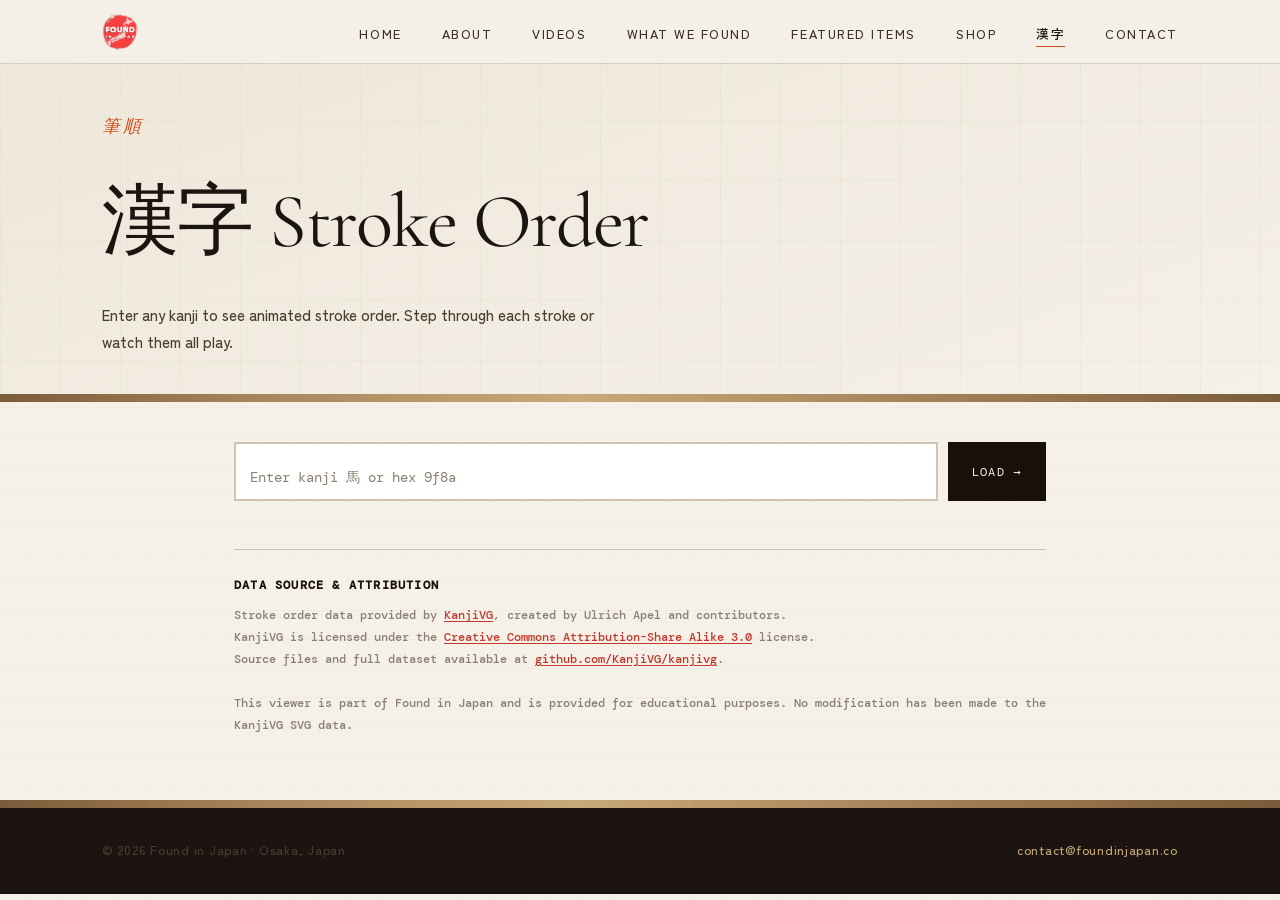
==== commit 790d42da: "Update kanji.html" ====
--- a/foundinjapan-deploy-v3/kanji.html
+++ b/foundinjapan-deploy-v3/kanji.html
@@ -260,22 +260,6 @@
     }
 
     .k-attribution a:hover { color: var(--k-ink); }
-
-    .k-setup-note {
-      background: var(--k-paper2);
-      border: 1px solid var(--k-border);
-      border-left: 3px solid var(--k-accent);
-      padding: 1rem 1.25rem;
-      margin-bottom: 1.5rem;
-      font-family: 'DM Mono', monospace;
-      font-size: 0.75rem;
-      color: var(--k-muted);
-      line-height: 1.8;
-      display: none;
-    }
-
-    .k-setup-note strong { color: var(--k-ink); }
-    .k-setup-note a { color: var(--k-accent); }
 
     .hidden { display: none !important; }
 
@@ -323,17 +307,8 @@
 
   <div class="kanji-wrap-outer">
 
-    <!-- Setup note shown if kanji/ folder is missing -->
-    <div class="k-setup-note" id="k-setup-note">
-      <strong>Setup required</strong>
-      The KanjiVG data files are not yet installed. Download the SVG files from
-      <a href="https://github.com/KanjiVG/kanjivg/releases" target="_blank">github.com/KanjiVG/kanjivg/releases</a>
-      and place the extracted <code>kanji/</code> folder alongside this page on the server.
-      See the README for full instructions.
-    </div>
-
     <div class="k-search-row">
-      <input type="text" id="k-search" placeholder="Enter kanji 馬  or hex  9f8a" maxlength="10"
+      <input type="text" id="k-search" placeholder="Enter kanji 馬 or hex 9f8a" maxlength="10"
              onkeydown="if(event.key==='Enter') loadKanji()">
       <button onclick="loadKanji()">Load →</button>
     </div>
@@ -420,6 +395,9 @@
 
   <script src="main.js"></script>
   <script>
+    // ─── Base URL for Raw KanjiVG SVGs ─────────────────────────────────────────
+    const KANJIVG_BASE = 'https://raw.githubusercontent.com/KanjiVG/kanjivg/master/kanji/';
+
     // ─── State ───────────────────────────────────────────────────────────────
     let allPaths    = [];
     let currentStep = -1;
@@ -468,18 +446,12 @@
       hideError();
       stopPlay();
       try {
-        const resp = await fetch('kanji/' + filename);
-        if (!resp.ok) throw new Error('Kanji not found: ' + filename);
+        const resp = await fetch(KANJIVG_BASE + filename);
+        if (!resp.ok) throw new Error('Kanji stroke data not found: ' + filename);
         const svgText = await resp.text();
         buildAnimatedSVG(svgText, filename);
       } catch(e) {
-        // Check if it's a network/CORS error vs not found
-        if (e.message.includes('Failed to fetch') || e.message.includes('NetworkError')) {
-          showError('Could not load kanji data. Make sure the kanji/ folder has been uploaded to the server.');
-          document.getElementById('k-setup-note').style.display = 'block';
-        } else {
-          showError(e.message);
-        }
+        showError('Could not fetch stroke data from KanjiVG. Check character input or internet connection.');
       }
     }
 
@@ -744,7 +716,7 @@
       document.getElementById('k-variant-wrap').style.display = 'flex';
     }
 
-    function openInNewTab() { if (currentFile) window.open('kanji/' + currentFile, '_blank'); }
+    function openInNewTab() { if (currentFile) window.open(KANJIVG_BASE + currentFile, '_blank'); }
 
     function showError(msg) {
       const el = document.getElementById('k-error');
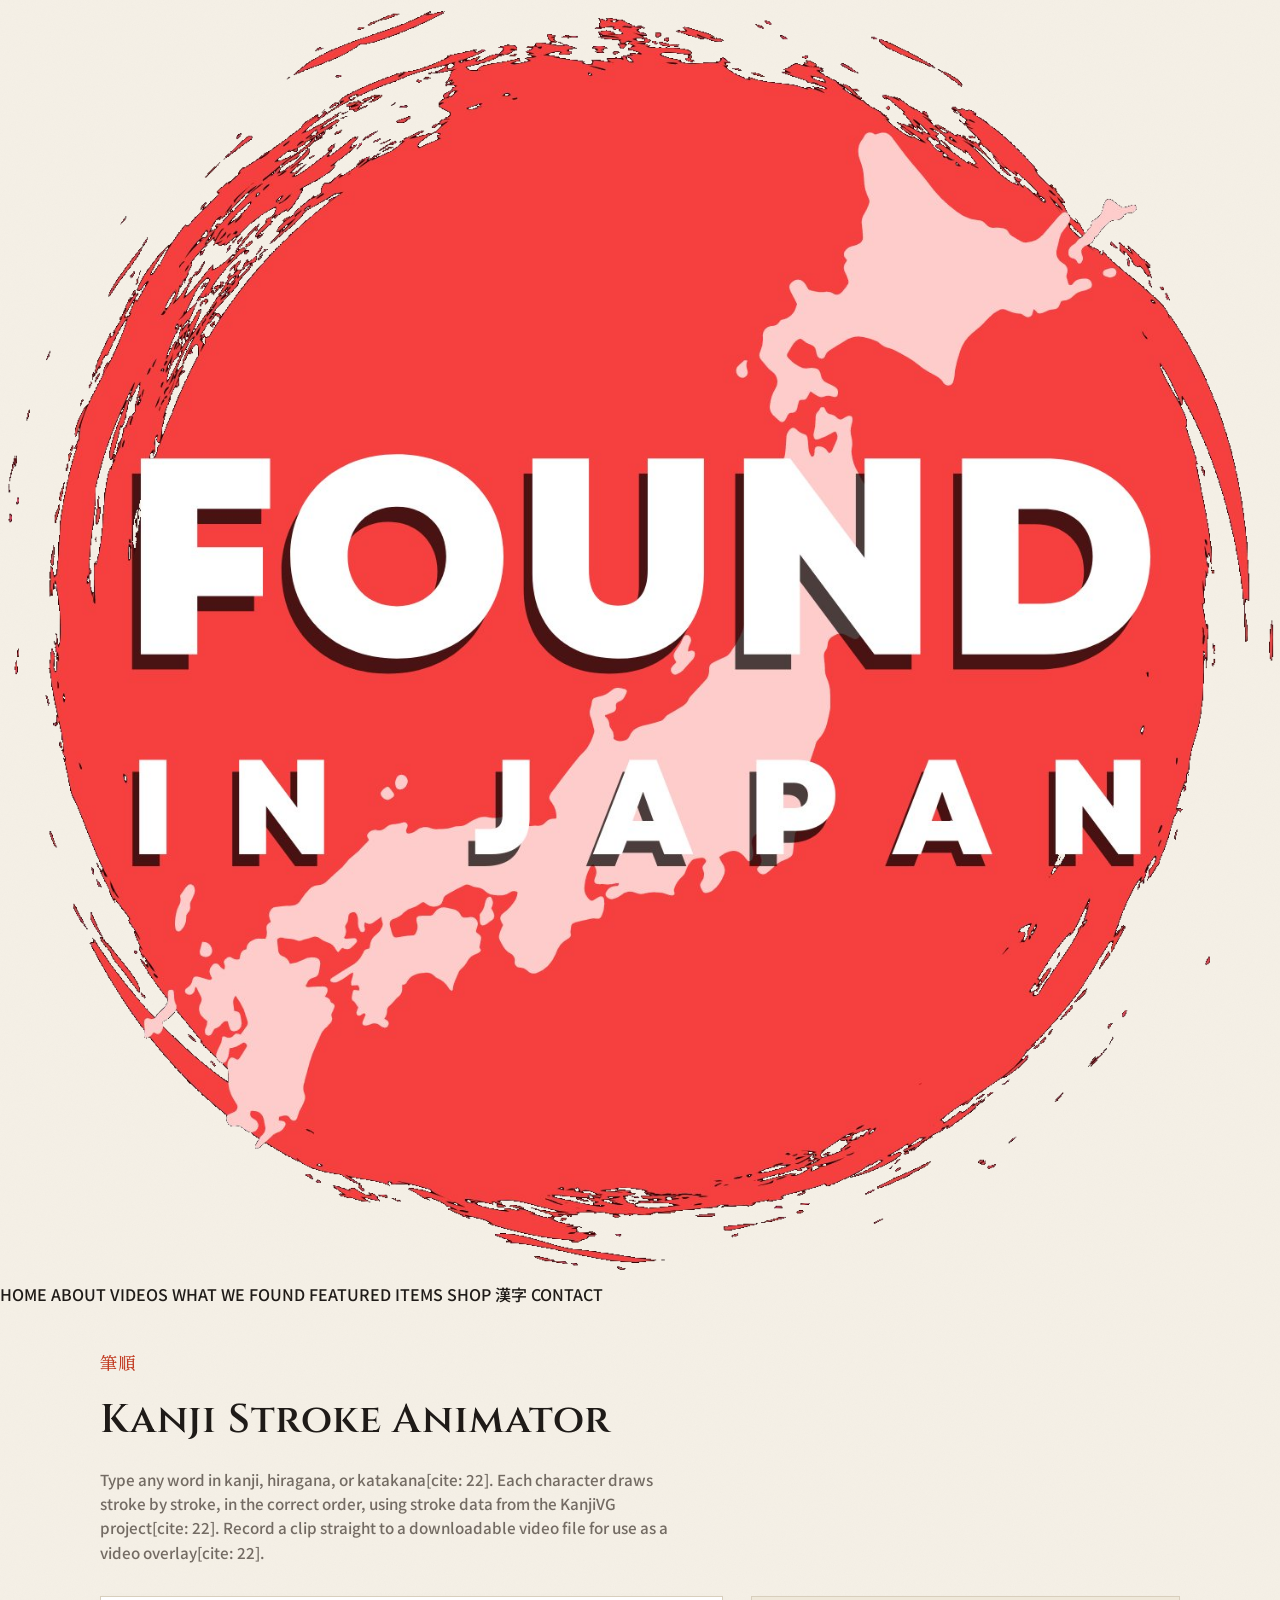
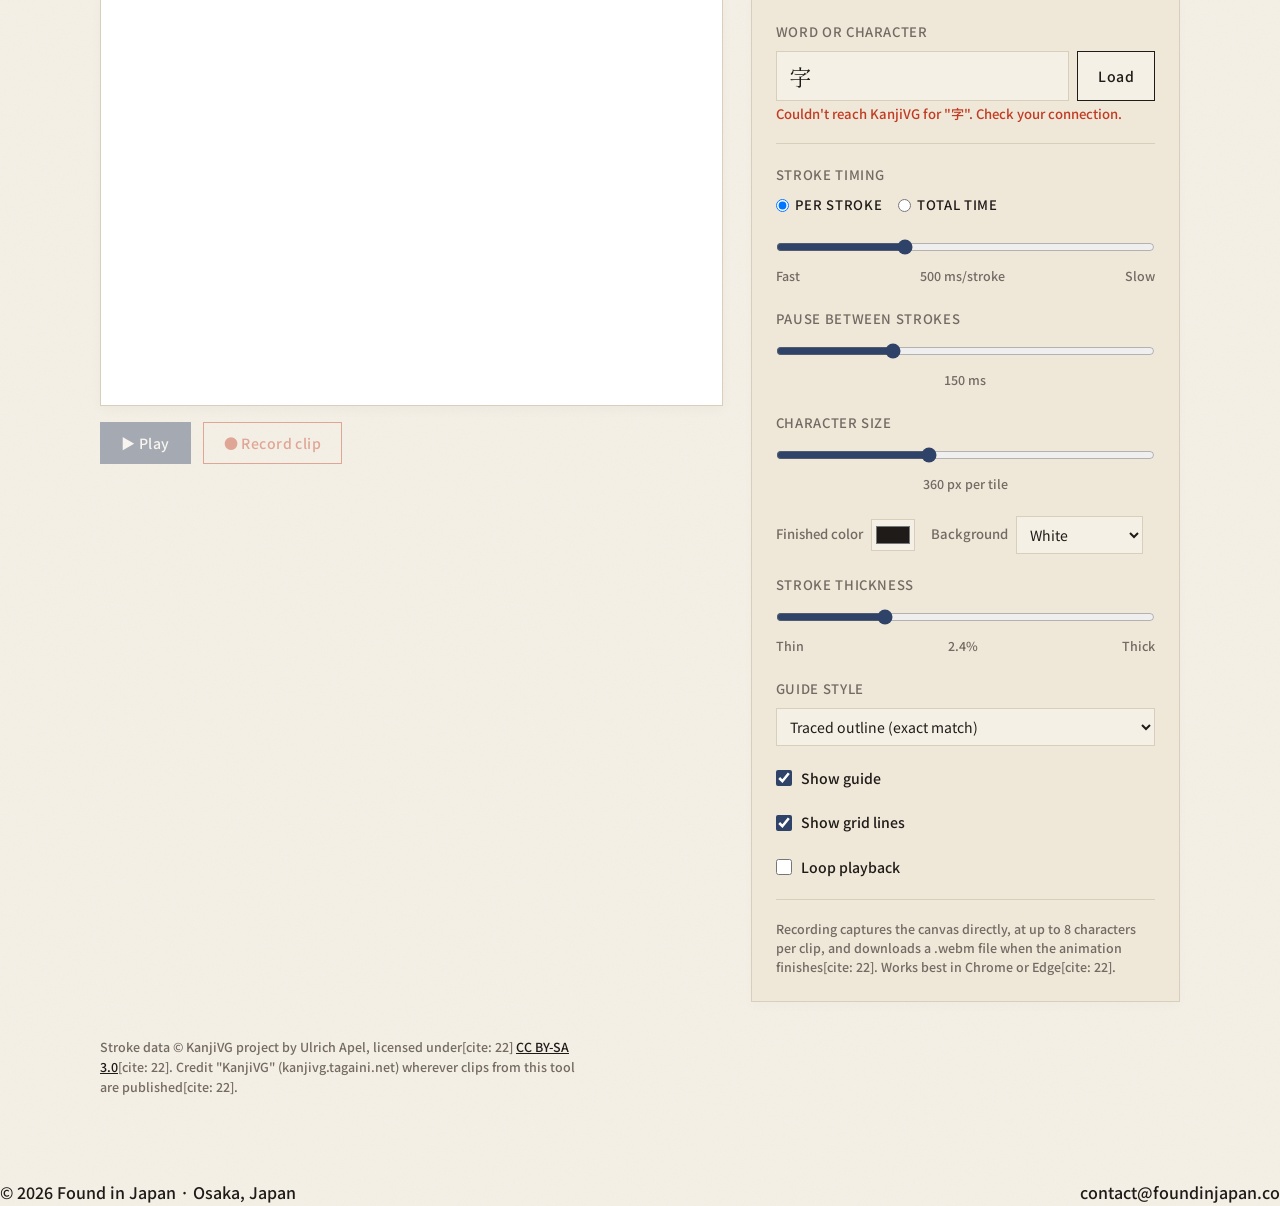
==== commit 09e64e51: "Update kanji.html" ====
--- a/foundinjapan-deploy-v3/kanji.html
+++ b/foundinjapan-deploy-v3/kanji.html
@@ -1,732 +1,981 @@
-<!DOCTYPE html>
+<!doctype html>
 <html lang="en">
 <head>
   <meta charset="UTF-8">
-  <meta name="viewport" content="width=device-width, initial-scale=1.0">
+  <meta name="viewport" content="width=device-width, initial-scale=1">
   <title>漢字 Stroke Order — Found in Japan</title>
-  <meta name="description" content="Interactive kanji stroke order viewer. Enter any kanji to see animated stroke order using KanjiVG data." />
-  <link rel="preconnect" href="https://fonts.googleapis.com" />
-  <link rel="preconnect" href="https://fonts.gstatic.com" crossorigin />
-  <link href="https://fonts.googleapis.com/css2?family=Cormorant+Garamond:ital,wght@0,300;0,400;0,600;1,300;1,400&family=Zen+Kaku+Gothic+New:wght@300;400;500&family=DM+Mono:wght@400;500&family=Noto+Serif+JP:wght@400;700&display=swap" rel="stylesheet">
-  <link rel="stylesheet" href="style.css" />
+  <link rel="preconnect" href="https://fonts.googleapis.com">
+  <link rel="preconnect" href="https://fonts.gstatic.com" crossorigin>
+  <link href="https://fonts.googleapis.com/css2?family=Cinzel:wght@400;600;700&family=Klee+One:wght@400;600&family=New+Tegomin&family=Noto+Sans+JP:wght@300;400;500;700&family=Noto+Serif+JP:wght@400;500;700&family=Shippori+Mincho:wght@400;500;700&family=Yuji+Syuku&family=Yusei+Magic&family=Zen+Kaku+Gothic+New:wght@400;500;700&display=swap" rel="stylesheet">
+  <link rel="stylesheet" href="style.css">
   <style>
-    /* ── Kanji tool specific styles — preserve original aesthetic ── */
     :root {
-      --k-ink:    #1a1008;
-      --k-paper:  #f5f0e8;
-      --k-paper2: #ede7d9;
-      --k-accent: #c0392b;
-      --k-border: #cfc5b0;
-      --k-muted:  #8a7f70;
-    }
-
-    .kanji-page {
-      background: var(--k-paper);
-      position: relative;
-    }
-
-    /* Grid overlay on kanji section only */
-    .kanji-page::before {
-      content: '';
-      position: fixed; inset: 0;
-      background-image:
-        repeating-linear-gradient(0deg, transparent, transparent 28px, rgba(0,0,0,0.018) 28px, rgba(0,0,0,0.018) 29px),
-        repeating-linear-gradient(90deg, transparent, transparent 28px, rgba(0,0,0,0.012) 28px, rgba(0,0,0,0.012) 29px);
-      pointer-events: none; z-index: 0;
-    }
-
-    .kanji-wrap-outer {
-      position: relative;
-      z-index: 1;
-      max-width: 860px;
+      --fij-paper: #F5F0E6;
+      --fij-ink: #1F1B18;
+      --fij-ink-muted: #736B63;
+      --fij-vermilion: #C23B22;
+      --fij-gold: #C09A58;
+      --fij-gold-light: #DFC38C;
+      --fij-border: #D8CEBC;
+      --fij-panel-bg: #EFE8D9;
+      --fij-blue: #2F4368;
+      --fij-blue-hover: #3E5680;
+    }
+
+    body {
+      background-color: var(--fij-paper);
+      color: var(--fij-ink);
+      font-family: 'Noto Sans JP', sans-serif;
+    }
+
+    .kanji-wrap {
+      max-width: 1120px;
       margin: 0 auto;
-      padding: 2.5rem 1.5rem 4rem;
-    }
-
-    /* ── Search ── */
-    .k-search-row {
-      display: flex; gap: 10px; margin-bottom: 1.5rem;
-    }
-
-    .k-search-row input {
+      padding: 40px 20px 80px;
+    }
+
+    .kanji-header {
+      margin-bottom: 32px;
+    }
+
+    .kanji-subtitle {
+      font-family: 'Shippori Mincho', serif;
+      font-size: 1.1rem;
+      color: var(--fij-vermilion);
+      margin-bottom: 6px;
+      display: block;
+    }
+
+    .kanji-title {
+      font-family: 'Cinzel', serif;
+      font-size: 2.5rem;
+      font-weight: 600;
+      letter-spacing: 0.02em;
+      margin: 0 0 12px;
+    }
+
+    .kanji-desc {
+      font-size: 0.95rem;
+      color: var(--fij-ink-muted);
+      max-width: 65ch;
+      line-height: 1.6;
+      margin: 0;
+    }
+
+    .kanji-layout {
+      display: grid;
+      grid-template-columns: 1.45fr 1fr;
+      gap: 28px;
+      align-items: start;
+    }
+
+    @media (max-width: 880px) {
+      .kanji-layout {
+        grid-template-columns: 1fr;
+      }
+    }
+
+    .stage-frame {
+      border: 1px solid var(--fij-border);
+      background: #FFFFFF;
+      padding: 24px;
+      display: flex;
+      align-items: center;
+      justify-content: center;
+      overflow: auto;
+      box-shadow: 0 4px 12px rgba(0, 0, 0, 0.03);
+    }
+
+    canvas {
+      display: block;
+      max-width: 100%;
+      height: auto;
+    }
+
+    .transport {
+      display: flex;
+      align-items: center;
+      gap: 12px;
+      margin-top: 16px;
+      flex-wrap: wrap;
+    }
+
+    .kanji-btn {
+      font-family: 'Noto Sans JP', sans-serif;
+      font-size: 0.88rem;
+      font-weight: 500;
+      border: 1px solid var(--fij-ink);
+      background: var(--fij-paper);
+      color: var(--fij-ink);
+      padding: 10px 20px;
+      cursor: pointer;
+      transition: all 0.15s ease;
+      letter-spacing: 0.03em;
+    }
+
+    .kanji-btn:hover:not(:disabled) {
+      background: var(--fij-border);
+    }
+
+    .kanji-btn:disabled {
+      opacity: 0.4;
+      cursor: not-allowed;
+    }
+
+    .kanji-btn.primary {
+      background: var(--fij-blue);
+      color: #FFFFFF;
+      border-color: var(--fij-blue);
+    }
+
+    .kanji-btn.primary:hover:not(:disabled) {
+      background: var(--fij-blue-hover);
+    }
+
+    .kanji-btn.record {
+      border-color: var(--fij-vermilion);
+      color: var(--fij-vermilion);
+    }
+
+    .kanji-btn.record:hover:not(:disabled) {
+      background: var(--fij-vermilion);
+      color: #FFFFFF;
+    }
+
+    .kanji-btn.record.active {
+      background: var(--fij-vermilion);
+      color: #FFFFFF;
+    }
+
+    .status {
+      font-size: 0.85rem;
+      color: var(--fij-ink-muted);
+      font-variant-numeric: tabular-nums;
+    }
+
+    .panel {
+      border: 1px solid var(--fij-border);
+      background: var(--fij-panel-bg);
+      padding: 24px;
+      display: flex;
+      flex-direction: column;
+      gap: 20px;
+      box-shadow: 0 4px 12px rgba(0, 0, 0, 0.02);
+    }
+
+    .field label {
+      display: block;
+      font-size: 0.82rem;
+      font-weight: 500;
+      color: var(--fij-ink-muted);
+      margin-bottom: 7px;
+      text-transform: uppercase;
+      letter-spacing: 0.05em;
+    }
+
+    .field input[type=text] {
+      width: 100%;
+      font-family: 'Shippori Mincho', serif;
+      font-size: 1.4rem;
+      padding: 8px 12px;
+      border: 1px solid var(--fij-border);
+      background: var(--fij-paper);
+      color: var(--fij-ink);
+    }
+
+    .field input[type=text]:focus, select:focus, button:focus-visible {
+      outline: 2px solid var(--fij-blue);
+      outline-offset: 1px;
+    }
+
+    .load-row {
+      display: flex;
+      gap: 8px;
+    }
+
+    .load-row input {
       flex: 1;
-      font-family: 'Noto Serif JP', serif; font-size: 1.5rem;
-      padding: 10px 14px;
-      background: white;
-      border: 2px solid var(--k-border);
-      color: var(--k-ink);
-      outline: none;
-      transition: border-color 0.2s;
-      border-radius: 0;
-    }
-    .k-search-row input:focus { border-color: var(--k-accent); }
-    .k-search-row input::placeholder {
-      color: var(--k-muted); font-size: 0.85rem;
-      font-family: 'DM Mono', monospace;
-    }
-
-    .k-search-row button {
-      font-family: 'DM Mono', monospace; font-size: 0.78rem;
-      letter-spacing: 0.1em; text-transform: uppercase;
-      padding: 10px 22px;
-      background: var(--k-ink); color: var(--k-paper);
-      border: 2px solid var(--k-ink); cursor: pointer;
-      transition: background 0.15s;
-      border-radius: 0;
-    }
-    .k-search-row button:hover { background: var(--k-accent); border-color: var(--k-accent); }
-
-    /* ── Error ── */
-    #k-error {
-      display: none;
-      background: #fdecea; border: 1.5px solid var(--k-accent);
-      padding: 10px 14px; font-size: 0.78rem; color: var(--k-accent);
-      margin-bottom: 1rem; font-family: 'DM Mono', monospace;
+    }
+
+    .error {
+      color: var(--fij-vermilion);
+      font-size: 0.82rem;
+      min-height: 1.3em;
+      line-height: 1.4;
+      margin-top: 4px;
+    }
+
+    .row-between {
+      display: flex;
+      justify-content: space-between;
+      font-size: 0.78rem;
+      color: var(--fij-ink-muted);
+      margin-top: 4px;
+      font-variant-numeric: tabular-nums;
+    }
+
+    input[type=range] {
+      width: 100%;
+      accent-color: var(--fij-blue);
+    }
+
+    .check {
+      display: flex;
+      align-items: center;
+      gap: 9px;
+      font-size: 0.88rem;
+      color: var(--fij-ink);
+      cursor: pointer;
+    }
+
+    input[type=checkbox] {
+      accent-color: var(--fij-blue);
+      width: 16px;
+      height: 16px;
+    }
+
+    select, input[type=color] {
+      font-family: inherit;
+      font-size: 0.88rem;
+      padding: 7px 9px;
+      border: 1px solid var(--fij-border);
+      background: var(--fij-paper);
+      color: var(--fij-ink);
+    }
+
+    input[type=color] {
+      padding: 2px;
+      width: 44px;
+      height: 32px;
+      cursor: pointer;
+    }
+
+    .swatch-row {
+      display: flex;
+      align-items: center;
+      gap: 16px;
+    }
+
+    .swatch-row > div {
+      display: flex;
+      align-items: center;
+      gap: 8px;
+    }
+
+    hr.sep {
+      border: none;
+      border-top: 1px solid var(--fij-border);
+      margin: 0;
+    }
+
+    .attribution-footer {
+      margin-top: 36px;
+      font-size: 0.78rem;
+      color: var(--fij-ink-muted);
       line-height: 1.6;
-    }
-
-    /* ── Viewer ── */
-    .k-viewer {
-      display: flex; gap: 2rem; align-items: flex-start; flex-wrap: wrap;
-    }
-
-    /* ── Kanji canvas ── */
-    .k-canvas-col {
-      flex-shrink: 0;
-      display: flex; flex-direction: column; align-items: center; gap: 14px;
-    }
-
-    .k-display {
-      width: 300px; height: 300px;
-      background: white;
-      border: 2px solid var(--k-ink);
-      box-shadow: 5px 5px 0 var(--k-ink);
-      position: relative; overflow: hidden;
-    }
-
-    .k-display::before {
-      content: '';
-      position: absolute; inset: 0;
-      background:
-        linear-gradient(var(--k-border) 1px, transparent 1px) 0 0 / 100% 50%,
-        linear-gradient(90deg, var(--k-border) 1px, transparent 1px) 0 0 / 50% 100%;
-      pointer-events: none; z-index: 1; opacity: 0.5;
-    }
-
-    #k-svg-container {
-      width: 100%; height: 100%;
-      position: absolute; inset: 0; z-index: 2;
-    }
-    #k-svg-container svg { width: 100%; height: 100%; display: block; }
-    #k-svg-container [id*="StrokeNumbers"] { display: none; }
-
-    #k-badge-layer {
-      position: absolute; inset: 0; z-index: 5; pointer-events: none;
-    }
-
-    .k-stroke-badge {
-      position: absolute;
-      width: 18px; height: 18px; border-radius: 50%;
-      background: var(--k-accent); color: white;
-      font-family: 'DM Mono', monospace;
-      font-size: 0.55rem; font-weight: 500;
-      display: flex; align-items: center; justify-content: center;
-      pointer-events: none; opacity: 0;
-      transition: opacity 0.25s ease;
-      transform: translate(-50%, -50%);
-      box-shadow: 0 1px 3px rgba(0,0,0,0.35);
-      border: 1.5px solid white;
-    }
-
-    .k-progress-wrap {
-      width: 300px; height: 5px;
-      background: var(--k-paper2); border: 1px solid var(--k-border);
-    }
-    .k-progress-bar {
-      height: 100%; background: var(--k-accent);
-      transition: width 0.25s ease; width: 0%;
-    }
-
-    /* ── Controls ── */
-    .k-controls {
-      flex: 1; min-width: 260px;
-      display: flex; flex-direction: column; gap: 16px;
-    }
-
-    .k-info-box {
-      background: var(--k-paper2); border: 1px solid var(--k-border);
-      padding: 14px 16px; line-height: 1.9;
-    }
-    .k-kanji-large {
-      font-family: 'Noto Serif JP', serif; font-size: 3rem;
-      line-height: 1.05; display: block; margin-bottom: 4px;
-    }
-    .k-info-row { font-size: 0.72rem; color: var(--k-muted); letter-spacing: 0.05em; font-family: 'DM Mono', monospace; }
-    .k-info-row span { color: var(--k-accent); font-weight: 500; }
-
-    .k-speed-row {
-      display: flex; align-items: center; gap: 10px;
-      font-size: 0.7rem; color: var(--k-muted);
-      letter-spacing: 0.08em; text-transform: uppercase;
-      font-family: 'DM Mono', monospace;
-    }
-    .k-speed-row input[type=range] { flex: 1; accent-color: var(--k-accent); cursor: pointer; }
-
-    #k-variant-wrap { display: none; flex-direction: column; gap: 6px; }
-    #k-variant-wrap label { font-size: 0.7rem; color: var(--k-muted); letter-spacing: 0.1em; text-transform: uppercase; font-family: 'DM Mono', monospace; }
-    #k-variant-select {
-      font-family: 'DM Mono', monospace; font-size: 0.8rem;
-      padding: 6px 10px;
-      background: var(--k-paper2); border: 1.5px solid var(--k-border); color: var(--k-ink);
-      cursor: pointer; outline: none; border-radius: 0;
-    }
-    #k-variant-select:focus { border-color: var(--k-accent); }
-
-    .k-btn-group { display: flex; flex-wrap: wrap; gap: 8px; }
-
-    .k-btn {
-      font-family: 'DM Mono', monospace; font-size: 0.7rem;
-      letter-spacing: 0.08em; text-transform: uppercase;
-      padding: 9px 15px;
-      background: var(--k-paper2); color: var(--k-ink);
-      border: 1.5px solid var(--k-border); cursor: pointer;
-      transition: all 0.12s; border-radius: 0;
-    }
-    .k-btn:hover:not(:disabled) { background: var(--k-ink); color: var(--k-paper); border-color: var(--k-ink); }
-    .k-btn:disabled { opacity: 0.35; cursor: default; }
-    .k-btn.primary { background: var(--k-ink); color: var(--k-paper); border-color: var(--k-ink); }
-    .k-btn.primary:hover:not(:disabled) { background: var(--k-accent); border-color: var(--k-accent); }
-    .k-btn.active { background: var(--k-accent); color: white; border-color: var(--k-accent); }
-
-    /* ── Stroke Grid ── */
-    .k-grid-section {
-      margin-top: 2.5rem; border-top: 2px solid var(--k-border);
-      padding-top: 1.75rem; display: none;
-    }
-    .k-grid-title {
-      font-size: 0.7rem; letter-spacing: 0.15em; text-transform: uppercase;
-      color: var(--k-muted); margin-bottom: 14px; font-family: 'DM Mono', monospace;
-    }
-    .k-stroke-grid { display: flex; flex-wrap: wrap; gap: 10px; }
-
-    .k-stroke-cell {
-      width: 90px; height: 90px;
-      background: white; border: 1.5px solid var(--k-border);
-      position: relative; overflow: hidden; cursor: pointer;
-      transition: border-color 0.15s, box-shadow 0.15s;
-    }
-    .k-stroke-cell:hover { border-color: var(--k-accent); box-shadow: 2px 2px 0 var(--k-accent); }
-    .k-stroke-cell.active-cell { border-color: var(--k-accent); box-shadow: 2px 2px 0 var(--k-accent); }
-    .k-stroke-cell::before {
-      content: '';
-      position: absolute; inset: 0;
-      background:
-        linear-gradient(var(--k-border) 1px, transparent 1px) 0 0 / 100% 50%,
-        linear-gradient(90deg, var(--k-border) 1px, transparent 1px) 0 0 / 50% 100%;
-      opacity: 0.4; pointer-events: none; z-index: 1;
-    }
-    .k-stroke-cell svg { width: 100%; height: 100%; display: block; position: relative; z-index: 2; }
-    .k-stroke-cell .k-num {
-      position: absolute; bottom: 3px; right: 4px;
-      font-size: 0.6rem; color: var(--k-accent); font-weight: 500;
-      z-index: 3; background: rgba(255,255,255,0.8); padding: 1px 3px;
-      font-family: 'DM Mono', monospace;
-    }
-
-    /* ── Attribution ── */
-    .k-attribution {
-      margin-top: 3rem;
-      border-top: 1px solid var(--k-border);
-      padding-top: 1.5rem;
-      font-family: 'DM Mono', monospace;
-      font-size: 0.72rem;
-      color: var(--k-muted);
-      line-height: 1.9;
-    }
-
-    .k-attribution strong {
-      color: var(--k-ink);
-      display: block;
-      font-size: 0.75rem;
-      letter-spacing: 0.1em;
-      text-transform: uppercase;
-      margin-bottom: 0.5rem;
-    }
-
-    .k-attribution a {
-      color: var(--k-accent);
+      max-width: 70ch;
+    }
+
+    .attribution-footer a {
+      color: var(--fij-ink);
       text-decoration: underline;
-      text-underline-offset: 2px;
-    }
-
-    .k-attribution a:hover { color: var(--k-ink); }
-
-    .hidden { display: none !important; }
-
-    @media (max-width: 680px) {
-      .k-display { width: 260px; height: 260px; }
-      .k-progress-wrap { width: 260px; }
-      .k-canvas-col { width: 100%; }
-      .kanji-wrap-outer { padding: 1.5rem 1rem 3rem; }
     }
   </style>
 </head>
-<body class="kanji-page">
-
-  <nav class="nav">
-    <div class="nav-inner">
-      <a href="index.html" class="nav-logo">
-        <img src="fij-logo.png" alt="Found in Japan" class="nav-logo-img" onerror="this.style.display='none'; this.nextElementSibling.style.display='block'"/>
-        <span class="nav-logo-text" style="display:none">Found in Japan</span>
+<body>
+
+  <!-- SITE HEADER / NAVIGATION -->
+  <header class="site-header">
+    <div class="header-inner">
+      <a href="index.html" class="logo">
+        <img src="fij-logo.png" alt="Found in Japan" class="logo-img">
       </a>
-      <ul class="nav-links">
-        <li><a href="index.html">Home</a></li>
-        <li><a href="about.html">About</a></li>
-        <li><a href="videos.html">Videos</a></li>
-        <li><a href="found.html">What We Found</a></li>
-        <li><a href="featured.html">Featured Items</a></li>
-        <li><a href="shop.html">Shop</a></li>
-        <li><a href="kanji.html" class="active">漢字</a></li>
-        <li><a href="contact.html">Contact</a></li>
-      </ul>
-      <button class="nav-toggle" aria-label="Menu">
-        <span></span><span></span><span></span>
-      </button>
+      <nav class="main-nav">
+        <a href="index.html">HOME</a>
+        <a href="about.html">ABOUT</a>
+        <a href="videos.html">VIDEOS</a>
+        <a href="found.html">WHAT WE FOUND</a>
+        <a href="featured.html">FEATURED ITEMS</a>
+        <a href="shop.html">SHOP</a>
+        <a href="kanji.html" class="active">漢字</a>
+        <a href="contact.html">CONTACT</a>
+      </nav>
     </div>
-  </nav>
-
-  <section class="page-hero">
-    <div class="shoji-overlay"></div>
-    <div class="container">
-      <p class="hero-kicker">筆順</p>
-      <h1 class="page-title">漢字 Stroke Order</h1>
-      <p class="page-hero-sub">Enter any kanji to see animated stroke order. Step through each stroke or watch them all play.</p>
+  </header>
+
+  <!-- MAIN KANJI ANIMATOR CONTENT -->
+  <main class="kanji-wrap">
+    <div class="kanji-header">
+      <span class="kanji-subtitle">筆順</span>
+      <h1 class="kanji-title">Kanji Stroke Animator</h1>
+      <p class="kanji-desc">Type any word in kanji, hiragana, or katakana[cite: 22]. Each character draws stroke by stroke, in the correct order, using stroke data from the KanjiVG project[cite: 22]. Record a clip straight to a downloadable video file for use as a video overlay[cite: 22].</p>
     </div>
-    <div class="hero-wood-bar"></div>
-  </section>
-
-  <div class="kanji-wrap-outer">
-
-    <div class="k-search-row">
-      <input type="text" id="k-search" placeholder="Enter kanji 馬 or hex 9f8a" maxlength="10"
-             onkeydown="if(event.key==='Enter') loadKanji()">
-      <button onclick="loadKanji()">Load →</button>
+
+    <div class="kanji-layout">
+      <section>
+        <div class="stage-frame">
+          <canvas id="stage" width="360" height="360"></canvas>
+        </div>
+        <div class="transport">
+          <button id="playBtn" class="kanji-btn primary" disabled>▶ Play</button>
+          <button id="recordBtn" class="kanji-btn record" disabled>● Record clip</button>
+          <span id="statusEl" class="status"></span>
+        </div>
+      </section>
+
+      <aside class="panel">
+        <div class="field">
+          <label for="charInput">Word or character</label>
+          <div class="load-row">
+            <input id="charInput" type="text" value="字" maxlength="8" autocomplete="off" spellcheck="false">
+            <button id="loadBtn" class="kanji-btn">Load</button>
+          </div>
+          <div id="errorEl" class="error"></div>
+        </div>
+
+        <hr class="sep">
+
+        <div class="field">
+          <label>Stroke timing</label>
+          <div style="display:flex; gap:16px; font-size:.85rem; margin-bottom:10px;">
+            <label style="display:flex; align-items:center; gap:6px; color:var(--fij-ink); cursor:pointer;">
+              <input type="radio" name="timingMode" id="modePer" checked> Per stroke
+            </label>
+            <label style="display:flex; align-items:center; gap:6px; color:var(--fij-ink); cursor:pointer;">
+              <input type="radio" name="timingMode" id="modeTotal"> Total time
+            </label>
+          </div>
+          <div id="perStrokeField">
+            <input id="speedRange" type="range" min="150" max="1200" step="10" value="500">
+            <div class="row-between"><span>Fast</span><span id="speedVal">500 ms/stroke</span><span>Slow</span></div>
+          </div>
+          <div id="totalTimeField" style="display:none;">
+            <input id="totalTimeRange" type="range" min="1" max="20" step="0.5" value="3">
+            <div class="row-between"><span>Fast</span><span id="totalTimeVal">3.0 s total</span><span>Slow</span></div>
+          </div>
+        </div>
+
+        <div class="field">
+          <label for="pauseRange">Pause between strokes</label>
+          <input id="pauseRange" type="range" min="0" max="500" step="10" value="150">
+          <div class="row-between"><span></span><span id="pauseVal">150 ms</span><span></span></div>
+        </div>
+
+        <div class="field">
+          <label for="sizeRange">Character size</label>
+          <input id="sizeRange" type="range" min="200" max="600" step="10" value="360">
+          <div class="row-between"><span></span><span id="sizeVal">360 px per tile</span><span></span></div>
+        </div>
+
+        <div class="swatch-row">
+          <div>
+            <label for="strokeColor" style="margin:0;font-size:.82rem;color:var(--fij-ink-muted);">Finished color</label>
+            <input id="strokeColor" type="color" value="#1F1B18">
+          </div>
+          <div>
+            <label for="bgSelect" style="margin:0;font-size:.82rem;color:var(--fij-ink-muted);">Background</label>
+            <select id="bgSelect">
+              <option value="#ffffff">White</option>
+              <option value="#000000">Black</option>
+              <option value="#00ff00">Green screen</option>
+              <option value="#f5f0e6">Paper</option>
+            </select>
+          </div>
+        </div>
+
+        <div class="field">
+          <label for="thicknessRange">Stroke thickness</label>
+          <input id="thicknessRange" type="range" min="1" max="6" step="0.1" value="2.4">
+          <div class="row-between"><span>Thin</span><span id="thicknessVal">2.4%</span><span>Thick</span></div>
+        </div>
+
+        <div class="field">
+          <label for="guideStyleSelect">Guide style</label>
+          <select id="guideStyleSelect" style="width:100%;">
+            <option value="trace" selected>Traced outline (exact match)</option>
+            <option value="font">Font glyph</option>
+          </select>
+        </div>
+
+        <div class="field" id="guideFontField" style="display:none;">
+          <label for="fontSelect">Guide font</label>
+          <select id="fontSelect" style="width:100%;">
+            <option value="Noto Sans JP" selected>Noto Sans JP (gothic)</option>
+            <option value="Noto Serif JP">Noto Serif JP (mincho)</option>
+            <option value="New Tegomin">New Tegomin (handwritten mincho)</option>
+            <option value="Shippori Mincho">Shippori Mincho</option>
+            <option value="Zen Kaku Gothic New">Zen Kaku Gothic New</option>
+            <option value="Klee One">Klee One (soft brush)</option>
+            <option value="Yuji Syuku">Yuji Syuku (calligraphy)</option>
+            <option value="Yusei Magic">Yusei Magic (handwritten)</option>
+          </select>
+        </div>
+
+        <label class="check"><input type="checkbox" id="guideCheck" checked> Show guide</label>
+        <label class="check"><input type="checkbox" id="gridCheck" checked> Show grid lines</label>
+        <label class="check"><input type="checkbox" id="loopCheck"> Loop playback</label>
+
+        <hr class="sep">
+        <div style="font-size:.78rem;color:var(--fij-ink-muted);line-height:1.5;">
+          Recording captures the canvas directly, at up to 8 characters per clip, and downloads a .webm file when the animation finishes[cite: 22]. Works best in Chrome or Edge[cite: 22].
+        </div>
+      </aside>
     </div>
 
-    <div id="k-error"></div>
-
-    <div id="k-main-viewer" class="k-viewer hidden">
-
-      <div class="k-canvas-col">
-        <div class="k-display" id="k-display">
-          <div id="k-svg-container"></div>
-          <div id="k-badge-layer"></div>
-        </div>
-        <div class="k-progress-wrap"><div class="k-progress-bar" id="k-progress-bar"></div></div>
-      </div>
-
-      <div class="k-controls">
-        <div class="k-info-box">
-          <span class="k-kanji-large" id="k-kanji-label">—</span>
-          <div class="k-info-row">File: <span id="k-filename-label">—</span></div>
-          <div class="k-info-row">Unicode: <span id="k-unicode-label">—</span></div>
-          <div class="k-info-row">Stroke: <span id="k-stroke-current">0</span> / <span id="k-stroke-total">0</span></div>
-        </div>
-
-        <div class="k-btn-group">
-          <button class="k-btn" id="k-btn-prev" onclick="stepStroke(-1)" disabled>◀ Prev</button>
-          <button class="k-btn" id="k-btn-next" onclick="stepStroke(1)"  disabled>Next ▶</button>
-        </div>
-        <div class="k-btn-group">
-          <button class="k-btn primary" id="k-btn-play"   onclick="playAll()">▶ Play All</button>
-          <button class="k-btn"         id="k-btn-replay" onclick="replayAll()">↺ Replay</button>
-          <button class="k-btn"         id="k-btn-reset"  onclick="resetStrokes()">⊘ Reset</button>
-        </div>
-
-        <div class="k-speed-row">
-          <span>Speed</span>
-          <input type="range" id="k-speed-slider" min="200" max="2000" value="700" step="100">
-          <span id="k-speed-label">0.7s</span>
-        </div>
-
-        <div id="k-variant-wrap">
-          <label>Variant / Style</label>
-          <select id="k-variant-select" onchange="loadVariant(this.value)"></select>
-        </div>
-
-        <div class="k-btn-group">
-          <button class="k-btn" onclick="toggleGrid()">⊞ Stroke Grid</button>
-          <button class="k-btn" onclick="openInNewTab()">↗ Open SVG</button>
-        </div>
-      </div>
+    <div class="attribution-footer">
+      Stroke data © KanjiVG project by Ulrich Apel, licensed under[cite: 22]
+      <a href="https://creativecommons.org/licenses/by-sa/3.0/" target="_blank" rel="noopener">CC BY-SA 3.0</a>[cite: 22].
+      Credit "KanjiVG" (kanjivg.tagaini.net) wherever clips from this tool are published[cite: 22].
     </div>
-
-    <div class="k-grid-section" id="k-grid-section">
-      <div class="k-grid-title">Stroke-by-stroke · click a cell to jump to that stroke</div>
-      <div class="k-stroke-grid" id="k-stroke-grid"></div>
-      <p style="font-size:0.72rem;color:var(--k-muted);margin-top:12px;line-height:1.7;font-family:'DM Mono',monospace;">
-        Gray = previous strokes · Red = current stroke · Invisible = not yet drawn
-      </p>
-    </div>
-
-    <!-- Attribution / Citation -->
-    <div class="k-attribution">
-      <strong>Data Source &amp; Attribution</strong>
-      Stroke order data provided by <a href="https://kanjivg.tagaini.net" target="_blank">KanjiVG</a>,
-      created by Ulrich Apel and contributors.<br>
-      KanjiVG is licensed under the
-      <a href="https://creativecommons.org/licenses/by-sa/3.0/" target="_blank">Creative Commons Attribution-Share Alike 3.0</a> license.<br>
-      Source files and full dataset available at
-      <a href="https://github.com/KanjiVG/kanjivg" target="_blank">github.com/KanjiVG/kanjivg</a>.<br><br>
-      This viewer is part of Found in Japan and is provided for educational purposes.
-      No modification has been made to the KanjiVG SVG data.
-    </div>
-
-  </div>
-
-  <footer class="footer">
-    <div class="container">
-      <div class="footer-inner">
-        <p class="footer-copy">© 2026 Found in Japan · Osaka, Japan</p>
-        <a href="contact.html" class="footer-contact">contact@foundinjapan.co</a>
-      </div>
+  </main>
+
+  <!-- SITE FOOTER -->
+  <footer class="site-footer">
+    <div class="footer-inner">
+      <p>&copy; 2026 Found in Japan &middot; Osaka, Japan</p>
+      <a href="mailto:contact@foundinjapan.co" class="footer-email">contact@foundinjapan.co</a>
     </div>
   </footer>
 
-  <script src="main.js"></script>
+  <svg id="hiddenSvg" style="position:absolute; width:0; height:0; overflow:hidden;" aria-hidden="true"></svg>
+
+  <!-- CANVAS ENGINE SCRIPT -->
   <script>
-    // ─── Base URL for Raw KanjiVG SVGs ─────────────────────────────────────────
+  (() => {
     const KANJIVG_BASE = 'https://raw.githubusercontent.com/KanjiVG/kanjivg/master/kanji/';
 
-    // ─── State ───────────────────────────────────────────────────────────────
-    let allPaths    = [];
-    let currentStep = -1;
-    let isPlaying   = false;
-    let playTimer   = null;
-    let currentFile = '';
-    let currentHex  = '';
-    let currentChar = '';
-    let gridBuilt   = false;
-
-    const PAST_COLORS = ['#d4c8b8','#c4b8a4','#b4a890','#a09078','#8a7860','#706050','#504030','#302010'];
-
-    document.getElementById('k-speed-slider').addEventListener('input', function() {
-      document.getElementById('k-speed-label').textContent = (this.value / 1000).toFixed(1) + 's';
-    });
-
-    function getSpeed() { return parseInt(document.getElementById('k-speed-slider').value); }
-
-    function charToHex(ch) { return ch.codePointAt(0).toString(16).padStart(5,'0'); }
-
-    function loadKanji() {
-      const input = document.getElementById('k-search').value.trim();
-      if (!input) return;
-      let hex;
-      if ([...input].length === 1) {
-        currentChar = input;
-        hex = charToHex(input);
+    const canvas = document.getElementById('stage');
+    const ctx = canvas.getContext('2d');
+    const hiddenSvg = document.getElementById('hiddenSvg');
+
+    const charInput = document.getElementById('charInput');
+    const loadBtn = document.getElementById('loadBtn');
+    const playBtn = document.getElementById('playBtn');
+    const recordBtn = document.getElementById('recordBtn');
+    const statusEl = document.getElementById('statusEl');
+    const errorEl = document.getElementById('errorEl');
+
+    const modePer = document.getElementById('modePer');
+    const modeTotal = document.getElementById('modeTotal');
+    const perStrokeField = document.getElementById('perStrokeField');
+    const totalTimeField = document.getElementById('totalTimeField');
+    const speedRange = document.getElementById('speedRange');
+    const totalTimeRange = document.getElementById('totalTimeRange');
+    const pauseRange = document.getElementById('pauseRange');
+    const sizeRange = document.getElementById('sizeRange');
+    const speedVal = document.getElementById('speedVal');
+    const totalTimeVal = document.getElementById('totalTimeVal');
+    const pauseVal = document.getElementById('pauseVal');
+    const sizeVal = document.getElementById('sizeVal');
+    const strokeColorInput = document.getElementById('strokeColor');
+    const bgSelect = document.getElementById('bgSelect');
+    const thicknessRange = document.getElementById('thicknessRange');
+    const thicknessVal = document.getElementById('thicknessVal');
+    const guideStyleSelect = document.getElementById('guideStyleSelect');
+    const guideFontField = document.getElementById('guideFontField');
+    const fontSelect = document.getElementById('fontSelect');
+    const guideCheck = document.getElementById('guideCheck');
+    const gridCheck = document.getElementById('gridCheck');
+    const loopCheck = document.getElementById('loopCheck');
+
+    const STROKE_COLORS = ['#2F6FED', '#E85D9C', '#E8821E', '#8B4FC2', '#3FA34D'];
+
+    let words = [];
+    let tileSize = 360;
+    let timingMode = 'per';
+    let strokeDurationMs = 500;
+    let totalTimeSeconds = 3;
+    let pauseMs = 150;
+    const interCharPauseMs = 400;
+    let showGrid = true;
+    let guideVisible = true;
+    let guideStyle = 'trace';
+    let guideFont = 'Noto Sans JP';
+    let strokeWidthPct = 2.4;
+    let loop = false;
+    let strokeColor = '#1F1B18';
+    let bgColor = '#ffffff';
+
+    let totalDuration = 0;
+    let playing = false;
+    let isRecording = false;
+    let animStart = 0;
+    let rafId = null;
+    let recorder = null;
+    let recordedChunks = [];
+
+    function codepointFile(ch){
+      const cp = ch.codePointAt(0).toString(16).padStart(5, '0');
+      return `${KANJIVG_BASE}${cp}.svg`;
+    }
+
+    async function fetchCharData(ch){
+      let res;
+      try{
+        res = await fetch(codepointFile(ch));
+      } catch(e){
+        throw new Error(`Couldn't reach KanjiVG for "${ch}". Check your connection.`);
+      }
+      if(!res.ok) throw new Error(`No stroke data found for "${ch}".`);
+      const text = await res.text();
+      const doc = new DOMParser().parseFromString(text, 'image/svg+xml');
+      if(doc.querySelector('parsererror')) throw new Error(`Couldn't read stroke data for "${ch}".`);
+      const svgEl = doc.querySelector('svg');
+      const vbRaw = (svgEl && svgEl.getAttribute('viewBox')) || '0 0 109 109';
+      const vb = vbRaw.trim().split(/\s+/).map(Number);
+      const pathEls = Array.from(doc.querySelectorAll('path'));
+      if(pathEls.length === 0) throw new Error(`No stroke paths found for "${ch}".`);
+
+      const strokes = pathEls.map(p => {
+        const live = document.createElementNS('http://www.w3.org/2000/svg', 'path');
+        live.setAttribute('d', p.getAttribute('d') || '');
+        hiddenSvg.appendChild(live);
+        let len = 0, pts = [];
+        try{
+          len = live.getTotalLength();
+          const n = Math.max(20, Math.min(120, Math.round(len / 2)));
+          for(let i = 0; i <= n; i++){
+            const pt = live.getPointAtLength(len * i / n);
+            pts.push([pt.x, pt.y]);
+          }
+        } finally {
+          hiddenSvg.removeChild(live);
+        }
+        return {points: pts, length: len, start: 0, end: 0};
+      });
+
+      let minX = Infinity, minY = Infinity, maxX = -Infinity, maxY = -Infinity;
+      strokes.forEach(s => s.points.forEach(([x, y]) => {
+        if(x < minX) minX = x;
+        if(x > maxX) maxX = x;
+        if(y < minY) minY = y;
+        if(y > maxY) maxY = y;
+      }));
+      if(!isFinite(minX)){ minX = 0; minY = 0; maxX = 109; maxY = 109; }
+      const bbox = {minX, minY, maxX, maxY};
+
+      return {char: ch, vb, strokes, bbox};
+    }
+
+    function buildTimeline(){
+      let t = 0;
+      words.forEach((data, ci) => {
+        data.strokes.forEach((s, si) => {
+          s.start = t;
+          s.end = t + strokeDurationMs;
+          t += strokeDurationMs;
+          if(si < data.strokes.length - 1) t += pauseMs;
+        });
+        if(ci < words.length - 1) t += interCharPauseMs;
+      });
+      return t;
+    }
+
+    function applyTotalTiming(){
+      const totalStrokes = words.reduce((a, d) => a + d.strokes.length, 0);
+      if(totalStrokes === 0) return;
+      const charCount = words.length;
+      const totalPauseMs = pauseMs * (totalStrokes - charCount) + interCharPauseMs * Math.max(0, charCount - 1);
+      const targetMs = totalTimeSeconds * 1000;
+      const available = Math.max(totalStrokes * 40, targetMs - totalPauseMs);
+      strokeDurationMs = available / totalStrokes;
+    }
+
+    function updateTimingFromMode(){
+      if(timingMode === 'total') applyTotalTiming();
+      if(words.length){
+        totalDuration = buildTimeline();
+        if(!playing) drawAtTime(0);
+      }
+    }
+
+    function computeCanvasSize(){
+      const n = Math.max(1, words.length);
+      return {w: tileSize * n, h: tileSize};
+    }
+
+    function resizeCanvas(){
+      const {w, h} = computeCanvasSize();
+      const dpr = Math.min(window.devicePixelRatio || 1, 2);
+      canvas.width = Math.round(w * dpr);
+      canvas.height = Math.round(h * dpr);
+      canvas.style.width = w + 'px';
+      canvas.style.height = h + 'px';
+      ctx.setTransform(dpr, 0, 0, dpr, 0, 0);
+    }
+
+    function layoutTransform(idx){
+      const data = words[idx];
+      const {minX, minY, maxX, maxY} = data.bbox;
+      const bw = Math.max(1e-6, maxX - minX);
+      const bh = Math.max(1e-6, maxY - minY);
+      const pad = tileSize * 0.08;
+      const avail = tileSize - pad * 2;
+      let scaleX = avail / bw;
+      let scaleY = avail / bh;
+      const maxRatio = 3;
+      if(scaleX > scaleY * maxRatio) scaleX = scaleY * maxRatio;
+      if(scaleY > scaleX * maxRatio) scaleY = scaleX * maxRatio;
+      const offsetX = idx * tileSize + pad - minX * scaleX + (avail - bw * scaleX) / 2;
+      const offsetY = pad - minY * scaleY + (avail - bh * scaleY) / 2;
+      return (x, y) => [offsetX + x * scaleX, offsetY + y * scaleY];
+    }
+
+    function drawGrid(ci){
+      const x0 = ci * tileSize;
+      ctx.save();
+      ctx.strokeStyle = 'rgba(47,67,104,0.28)';
+      ctx.lineWidth = 1;
+      ctx.setLineDash([5, 5]);
+      ctx.strokeRect(x0 + 0.5, 0.5, tileSize - 1, tileSize - 1);
+      ctx.beginPath();
+      ctx.moveTo(x0 + tileSize / 2, 0);
+      ctx.lineTo(x0 + tileSize / 2, tileSize);
+      ctx.moveTo(x0, tileSize / 2);
+      ctx.lineTo(x0 + tileSize, tileSize / 2);
+      ctx.stroke();
+      ctx.beginPath();
+      ctx.moveTo(x0, 0);
+      ctx.lineTo(x0 + tileSize, tileSize);
+      ctx.moveTo(x0 + tileSize, 0);
+      ctx.lineTo(x0, tileSize);
+      ctx.stroke();
+      ctx.restore();
+    }
+
+    function drawTracedGuide(ci){
+      const data = words[ci];
+      const tf = layoutTransform(ci);
+      ctx.save();
+      ctx.globalAlpha = 0.18;
+      ctx.strokeStyle = '#1F1B18';
+      ctx.lineCap = 'round';
+      ctx.lineJoin = 'round';
+      ctx.lineWidth = Math.max(2, tileSize * 0.024);
+      data.strokes.forEach(s => {
+        const pts = s.points;
+        if(pts.length < 2) return;
+        ctx.beginPath();
+        const [x0, y0] = tf(pts[0][0], pts[0][1]);
+        ctx.moveTo(x0, y0);
+        for(let i = 1; i < pts.length; i++){
+          const [x, y] = tf(pts[i][0], pts[i][1]);
+          ctx.lineTo(x, y);
+        }
+        ctx.stroke();
+      });
+      ctx.restore();
+    }
+
+    function drawGuideGlyph(ci){
+      if(!guideFont) return;
+      const data = words[ci];
+      const x0 = ci * tileSize;
+      const pad = tileSize * 0.08;
+      const avail = tileSize - pad * 2;
+      ctx.save();
+      ctx.font = '100px "' + guideFont + '"';
+      const m = ctx.measureText(data.char);
+      const left = m.actualBoundingBoxLeft || 0;
+      const right = m.actualBoundingBoxRight || m.width || 90;
+      const asc = m.actualBoundingBoxAscent || 80;
+      const desc = m.actualBoundingBoxDescent || 10;
+      const bw = Math.max(1e-6, left + right);
+      const bh = Math.max(1e-6, asc + desc);
+      let scaleX = avail / bw;
+      let scaleY = avail / bh;
+      const maxRatio = 3;
+      if(scaleX > scaleY * maxRatio) scaleX = scaleY * maxRatio;
+      if(scaleY > scaleX * maxRatio) scaleY = scaleX * maxRatio;
+      ctx.translate(x0 + pad + (avail - bw * scaleX) / 2, pad + (avail - bh * scaleY) / 2);
+      ctx.scale(scaleX, scaleY);
+      ctx.globalAlpha = 0.16;
+      ctx.fillStyle = '#1F1B18';
+      ctx.font = '100px "' + guideFont + '"';
+      ctx.textAlign = 'left';
+      ctx.textBaseline = 'alphabetic';
+      ctx.fillText(data.char, left, asc);
+      ctx.restore();
+    }
+
+    function drawAtTime(elapsed){
+      const {w, h} = computeCanvasSize();
+      ctx.fillStyle = bgColor;
+      ctx.fillRect(0, 0, w, h);
+      if(words.length === 0) return;
+
+      words.forEach((data, ci) => {
+        if(showGrid) drawGrid(ci);
+        if(guideVisible){
+          if(guideStyle === 'trace') drawTracedGuide(ci);
+          else drawGuideGlyph(ci);
+        }
+
+        const tf = layoutTransform(ci);
+        const lastStroke = data.strokes[data.strokes.length - 1];
+        const charDone = elapsed >= lastStroke.end;
+        const baseW = Math.max(1, tileSize * (strokeWidthPct / 100));
+
+        data.strokes.forEach((s, si) => {
+          let progress;
+          if(elapsed >= s.end) progress = 1;
+          else if(elapsed <= s.start) progress = 0;
+          else progress = (elapsed - s.start) / strokeDurationMs;
+          if(progress <= 0) return;
+
+          const pts = s.points;
+          if(pts.length < 2) return;
+          const upto = Math.max(1, Math.round((pts.length - 1) * progress));
+          const color = charDone ? strokeColor : STROKE_COLORS[si % STROKE_COLORS.length];
+
+          ctx.beginPath();
+          ctx.lineWidth = baseW;
+          ctx.strokeStyle = color;
+          ctx.lineCap = 'round';
+          ctx.lineJoin = 'round';
+          const [x0, y0] = tf(pts[0][0], pts[0][1]);
+          ctx.moveTo(x0, y0);
+          for(let i = 1; i <= upto; i++){
+            const [x, y] = tf(pts[i][0], pts[i][1]);
+            ctx.lineTo(x, y);
+          }
+          ctx.stroke();
+        });
+      });
+    }
+
+    function updateStatus(elapsed){
+      if(words.length === 0){ statusEl.textContent = ''; return; }
+      let active = null;
+      for(const data of words){
+        for(let si = 0; si < data.strokes.length; si++){
+          const s = data.strokes[si];
+          if(elapsed >= s.start && elapsed < s.end){
+            active = {char: data.char, stroke: si + 1, total: data.strokes.length};
+          }
+        }
+      }
+      if(active){
+        statusEl.textContent = `${active.char} — stroke ${active.stroke} of ${active.total}`;
+      } else if(!playing){
+        const totalStrokes = words.reduce((a, d) => a + d.strokes.length, 0);
+        statusEl.textContent = `${words.map(w => w.char).join('')} — ${totalStrokes} strokes total`;
+      }
+    }
+
+    function animate(ts){
+      if(!animStart) animStart = ts;
+      const elapsed = ts - animStart;
+      const clamped = Math.min(elapsed, totalDuration);
+      drawAtTime(clamped);
+      updateStatus(clamped);
+
+      if(elapsed < totalDuration){
+        rafId = requestAnimationFrame(animate);
       } else {
-        hex = input.toLowerCase().padStart(5,'0');
-        try { currentChar = String.fromCodePoint(parseInt(hex,16)); } catch(e) { currentChar = ''; }
-      }
-      currentHex  = hex;
-      currentFile = hex + '.svg';
-      fetchAndRender(currentFile);
-      populateVariants(hex);
-    }
-
-    function loadVariant(filename) {
-      currentFile = filename;
-      fetchAndRender(filename);
-      gridBuilt = false;
-      document.getElementById('k-grid-section').style.display = 'none';
-    }
-
-    async function fetchAndRender(filename) {
-      hideError();
-      stopPlay();
-      try {
-        const resp = await fetch(KANJIVG_BASE + filename);
-        if (!resp.ok) throw new Error('Kanji stroke data not found: ' + filename);
-        const svgText = await resp.text();
-        buildAnimatedSVG(svgText, filename);
-      } catch(e) {
-        showError('Could not fetch stroke data from KanjiVG. Check character input or internet connection.');
-      }
-    }
-
-    function buildAnimatedSVG(svgText, filename) {
-      const parser  = new DOMParser();
-      const doc     = parser.parseFromString(svgText, 'image/svg+xml');
-      const origSvg = doc.querySelector('svg');
-      if (!origSvg) { showError('Could not parse SVG.'); return; }
-
-      const container = document.getElementById('k-svg-container');
-      container.innerHTML = '';
-      const svg = document.importNode(origSvg, true);
-      svg.setAttribute('width','100%');
-      svg.setAttribute('height','100%');
-      container.appendChild(svg);
-
-      let strokeEls = Array.from(svg.querySelectorAll('[id*="StrokePaths"] path'));
-      if (strokeEls.length === 0) strokeEls = Array.from(svg.querySelectorAll('path'));
-
-      allPaths = strokeEls.map(el => {
-        const len = el.getTotalLength ? el.getTotalLength() : 200;
-        const origStroke = el.getAttribute('stroke') || '#000';
-        let startPt = {x: 50, y: 50};
-        try { const p = el.getPointAtLength(0); startPt = {x: p.x, y: p.y}; } catch(e) {}
-        return { el, length: len, origStroke, startPt };
-      });
-
-      document.getElementById('k-badge-layer').innerHTML = '';
-
-      allPaths.forEach(({el, length}) => {
-        el.style.strokeDasharray  = length;
-        el.style.strokeDashoffset = length;
-        el.style.fill = 'none';
-        el.style.transition = 'none';
-      });
-
-      currentStep = -1;
-      gridBuilt   = false;
-
-      document.getElementById('k-kanji-label').textContent   = currentChar || ('U+' + currentHex.toUpperCase());
-      document.getElementById('k-filename-label').textContent = filename;
-      document.getElementById('k-unicode-label').textContent  = 'U+' + currentHex.toUpperCase();
-      document.getElementById('k-stroke-total').textContent   = allPaths.length;
-      document.getElementById('k-stroke-current').textContent = 0;
-      document.getElementById('k-progress-bar').style.width   = '0%';
-
-      document.getElementById('k-main-viewer').classList.remove('hidden');
-      document.getElementById('k-btn-prev').disabled = true;
-      document.getElementById('k-btn-next').disabled = false;
-
-      if (document.getElementById('k-grid-section').style.display !== 'none') buildGrid();
-    }
-
-    function drawStroke(index, speed) {
-      const {el, length, startPt} = allPaths[index];
-      const spd = speed ?? getSpeed();
-      const t     = allPaths.length > 1 ? index / (allPaths.length - 1) : 1;
-      const r     = Math.round(180 - t * 162);
-      const g     = Math.round(140 - t * 124);
-      const b     = Math.round(100 - t * 92);
-      const color = `rgb(${r},${g},${b})`;
-      el.setAttribute('stroke', color);
-      el.style.strokeDasharray  = length;
-      el.style.strokeDashoffset = length;
-      el.style.transition = 'none';
-      void el.getBoundingClientRect();
-      el.style.transition = `stroke-dashoffset ${spd}ms ease-in-out`;
-      el.style.strokeDashoffset = '0';
-      showBadge(index, startPt, spd);
-    }
-
-    function showBadge(index, startPt, spd) {
-      const layer = document.getElementById('k-badge-layer');
-      const svg   = document.querySelector('#k-svg-container svg');
-      if (!svg) return;
-      const vb   = svg.viewBox.baseVal;
-      const vbW  = vb.width  || 109;
-      const vbH  = vb.height || 109;
-      const boxW = 300;
-      const boxH = 300;
-      const pxX  = (startPt.x / vbW) * boxW;
-      const pxY  = (startPt.y / vbH) * boxH;
-      let badge = document.getElementById('k-badge-' + index);
-      if (!badge) {
-        badge = document.createElement('div');
-        badge.className = 'k-stroke-badge';
-        badge.id = 'k-badge-' + index;
-        badge.textContent = index + 1;
-        layer.appendChild(badge);
-      }
-      badge.style.left = pxX + 'px';
-      badge.style.top  = pxY + 'px';
-      badge.style.opacity = '0';
-      badge.style.transition = 'none';
-      setTimeout(() => {
-        badge.style.transition = 'opacity 0.3s ease';
-        badge.style.opacity    = '1';
-        setTimeout(() => {
-          badge.style.transition = 'opacity 0.6s ease';
-          badge.style.opacity    = '0';
-        }, spd + 600);
-      }, Math.min(spd * 0.3, 200));
-    }
-
-    function hideStroke(index) {
-      const {el, length} = allPaths[index];
-      el.style.transition = 'none';
-      el.style.strokeDashoffset = length;
-      el.setAttribute('stroke', el.origStroke || '#000');
-    }
-
-    function setPastColor(index) {
-      const {el} = allPaths[index];
-      el.style.transition = 'none';
-      el.style.strokeDashoffset = '0';
-      const shade = PAST_COLORS[Math.min(index, PAST_COLORS.length - 1)];
-      el.setAttribute('stroke', shade);
-    }
-
-    function updateUI() {
-      const drawn = currentStep + 1;
-      const total = allPaths.length;
-      document.getElementById('k-stroke-current').textContent = drawn;
-      document.getElementById('k-progress-bar').style.width   = (total ? (drawn / total * 100) : 0) + '%';
-      document.getElementById('k-btn-prev').disabled = currentStep < 0;
-      document.getElementById('k-btn-next').disabled = currentStep >= total - 1;
-      highlightGridCell(currentStep);
-    }
-
-    function stepStroke(dir) {
-      stopPlay();
-      if (dir > 0) {
-        if (currentStep >= allPaths.length - 1) return;
-        if (currentStep >= 0) setPastColor(currentStep);
-        currentStep++;
-        drawStroke(currentStep);
+        playing = false;
+        playBtn.textContent = '▶ Play';
+        if(isRecording){
+          stopRecording();
+        } else if(loop){
+          startPlayback();
+        }
+      }
+    }
+
+    function startPlayback(){
+      cancelAnimationFrame(rafId);
+      animStart = 0;
+      playing = true;
+      playBtn.textContent = '↻ Restart';
+      rafId = requestAnimationFrame(animate);
+    }
+
+    function stopRecording(){
+      if(recorder && recorder.state !== 'inactive') recorder.stop();
+    }
+
+    function recordClip(){
+      if(words.length === 0 || isRecording) return;
+      if(typeof MediaRecorder === 'undefined'){
+        showError('This browser does not support recording. Try Chrome or Edge.');
+        return;
+      }
+      recordedChunks = [];
+      const stream = canvas.captureStream(60);
+      let mime = 'video/webm;codecs=vp9';
+      if(!MediaRecorder.isTypeSupported(mime)) mime = 'video/webm;codecs=vp8';
+      if(!MediaRecorder.isTypeSupported(mime)) mime = 'video/webm';
+      try{
+        recorder = new MediaRecorder(stream, {mimeType: mime, videoBitsPerSecond: 8_000_000});
+      } catch(e){
+        showError('Recording failed to start in this browser.');
+        return;
+      }
+      recorder.ondataavailable = e => { if(e.data && e.data.size > 0) recordedChunks.push(e.data); };
+      recorder.onstop = () => {
+        const blob = new Blob(recordedChunks, {type: 'video/webm'});
+        const url = URL.createObjectURL(blob);
+        const a = document.createElement('a');
+        a.href = url;
+        a.download = `${words.map(w => w.char).join('')}-stroke-order.webm`;
+        document.body.appendChild(a);
+        a.click();
+        a.remove();
+        setTimeout(() => URL.revokeObjectURL(url), 4000);
+        isRecording = false;
+        recordBtn.classList.remove('active');
+        recordBtn.textContent = '● Record clip';
+        recordBtn.disabled = false;
+        playBtn.disabled = false;
+      };
+      isRecording = true;
+      recordBtn.classList.add('active');
+      recordBtn.textContent = '■ Recording…';
+      recordBtn.disabled = true;
+      playBtn.disabled = true;
+      recorder.start();
+      startPlayback();
+    }
+
+    function showError(msg){
+      errorEl.textContent = msg || '';
+    }
+
+    function setLoading(isLoading){
+      loadBtn.disabled = isLoading;
+      loadBtn.textContent = isLoading ? 'Loading…' : 'Load';
+    }
+
+    async function loadWord(){
+      const raw = charInput.value.trim();
+      const chars = Array.from(raw).filter(c => !/\s/.test(c));
+      if(chars.length === 0){ showError('Type at least one character.'); return; }
+      if(chars.length > 8){ showError('Keep it to 8 characters or fewer per clip.'); return; }
+
+      cancelAnimationFrame(rafId);
+      playing = false;
+      playBtn.textContent = '▶ Play';
+      setLoading(true);
+      showError('');
+
+      const loaded = await Promise.all(chars.map(c =>
+        fetchCharData(c).catch(err => ({error: err.message, char: c}))
+      ));
+      const ok = loaded.filter(d => !d.error);
+      const failed = loaded.filter(d => d.error);
+
+      if(ok.length === 0){
+        showError(failed[0] ? failed[0].error : 'No stroke data found.');
+        setLoading(false);
+        return;
+      }
+
+      words = ok;
+      if(failed.length){
+        showError(`Skipped (no stroke data found): ${failed.map(f => f.char).join(' ')}`);
+      }
+
+      resizeCanvas();
+      if(timingMode === 'total') applyTotalTiming();
+      totalDuration = buildTimeline();
+      drawAtTime(0);
+      updateStatus(0);
+      playBtn.disabled = false;
+      recordBtn.disabled = false;
+      setLoading(false);
+    }
+
+    loadBtn.addEventListener('click', loadWord);
+    charInput.addEventListener('keydown', e => { if(e.key === 'Enter') loadWord(); });
+
+    playBtn.addEventListener('click', startPlayback);
+    recordBtn.addEventListener('click', recordClip);
+
+    modePer.addEventListener('change', () => {
+      if(!modePer.checked) return;
+      timingMode = 'per';
+      perStrokeField.style.display = 'block';
+      totalTimeField.style.display = 'none';
+      strokeDurationMs = Number(speedRange.value);
+      updateTimingFromMode();
+    });
+    modeTotal.addEventListener('change', () => {
+      if(!modeTotal.checked) return;
+      timingMode = 'total';
+      perStrokeField.style.display = 'none';
+      totalTimeField.style.display = 'block';
+      updateTimingFromMode();
+    });
+    speedRange.addEventListener('input', () => {
+      strokeDurationMs = Number(speedRange.value);
+      speedVal.textContent = `${strokeDurationMs} ms/stroke`;
+      if(words.length){
+        totalDuration = buildTimeline();
+        if(!playing) drawAtTime(0);
+      }
+    });
+    totalTimeRange.addEventListener('input', () => {
+      totalTimeSeconds = Number(totalTimeRange.value);
+      totalTimeVal.textContent = `${totalTimeSeconds.toFixed(1)} s total`;
+      updateTimingFromMode();
+    });
+    pauseRange.addEventListener('input', () => {
+      pauseMs = Number(pauseRange.value);
+      pauseVal.textContent = `${pauseMs} ms`;
+      updateTimingFromMode();
+    });
+    sizeRange.addEventListener('input', () => {
+      tileSize = Number(sizeRange.value);
+      sizeVal.textContent = `${tileSize} px per tile`;
+      if(words.length){
+        resizeCanvas();
+        if(!playing) drawAtTime(0);
+      }
+    });
+    strokeColorInput.addEventListener('input', () => {
+      strokeColor = strokeColorInput.value;
+      if(words.length && !playing) drawAtTime(totalDuration);
+    });
+    bgSelect.addEventListener('change', () => {
+      bgColor = bgSelect.value;
+      if(words.length && !playing) drawAtTime(0);
+    });
+    thicknessRange.addEventListener('input', () => {
+      strokeWidthPct = Number(thicknessRange.value);
+      thicknessVal.textContent = `${strokeWidthPct.toFixed(1)}%`;
+      if(words.length && !playing) drawAtTime(0);
+    });
+    gridCheck.addEventListener('change', () => {
+      showGrid = gridCheck.checked;
+      if(words.length && !playing) drawAtTime(0);
+    });
+    guideCheck.addEventListener('change', () => {
+      guideVisible = guideCheck.checked;
+      if(words.length && !playing) drawAtTime(0);
+    });
+    guideStyleSelect.addEventListener('change', () => {
+      guideStyle = guideStyleSelect.value;
+      guideFontField.style.display = guideStyle === 'font' ? 'block' : 'none';
+      if(words.length && !playing) drawAtTime(0);
+    });
+    fontSelect.addEventListener('change', () => {
+      guideFont = fontSelect.value;
+      const apply = () => { if(words.length && !playing) drawAtTime(0); };
+      if(guideFont && document.fonts && document.fonts.load){
+        document.fonts.load(`16px "${guideFont}"`).then(apply).catch(apply);
       } else {
-        if (currentStep < 0) return;
-        hideStroke(currentStep);
-        currentStep--;
-        if (currentStep >= 0) drawStroke(currentStep, 0);
-      }
-      updateUI();
-    }
-
-    function playAll() {
-      if (isPlaying) { stopPlay(); return; }
-      if (currentStep >= allPaths.length - 1) { resetStrokes(); }
-      isPlaying = true;
-      document.getElementById('k-btn-play').textContent = '⏸ Pause';
-      document.getElementById('k-btn-play').classList.add('active');
-      playNext();
-    }
-
-    function playNext() {
-      if (!isPlaying || currentStep >= allPaths.length - 1) { stopPlay(); return; }
-      if (currentStep >= 0) setPastColor(currentStep);
-      currentStep++;
-      drawStroke(currentStep);
-      updateUI();
-      playTimer = setTimeout(playNext, getSpeed() + 80);
-    }
-
-    function stopPlay() {
-      isPlaying = false;
-      clearTimeout(playTimer);
-      document.getElementById('k-btn-play').textContent = '▶ Play All';
-      document.getElementById('k-btn-play').classList.remove('active');
-    }
-
-    function replayAll() { stopPlay(); resetStrokes(); setTimeout(playAll, 120); }
-
-    function resetStrokes() {
-      stopPlay();
-      allPaths.forEach(({el, length}) => {
-        el.style.transition       = 'none';
-        el.style.strokeDashoffset = length;
-      });
-      document.getElementById('k-badge-layer').innerHTML = '';
-      currentStep = -1;
-      updateUI();
-    }
-
-    function toggleGrid() {
-      const sec = document.getElementById('k-grid-section');
-      if (sec.style.display === 'none' || sec.style.display === '') {
-        sec.style.display = 'block';
-        if (!gridBuilt) buildGrid();
-        sec.scrollIntoView({ behavior: 'smooth', block: 'start' });
-      } else {
-        sec.style.display = 'none';
-      }
-    }
-
-    function buildGrid() {
-      const grid = document.getElementById('k-stroke-grid');
-      grid.innerHTML = '';
-      if (allPaths.length === 0) return;
-      const svgEl = document.querySelector('#k-svg-container svg');
-      if (!svgEl) return;
-      const vb = svgEl.getAttribute('viewBox') || '0 0 109 109';
-      let strokeEls = Array.from(svgEl.querySelectorAll('[id*="StrokePaths"] path'));
-      if (strokeEls.length === 0) strokeEls = Array.from(svgEl.querySelectorAll('path'));
-      strokeEls.forEach((path, i) => {
-        const cell = document.createElement('div');
-        cell.className = 'k-stroke-cell';
-        cell.id = 'k-grid-cell-' + i;
-        cell.onclick = () => jumpToStroke(i);
-        const miniSvg = document.createElementNS('http://www.w3.org/2000/svg', 'svg');
-        miniSvg.setAttribute('viewBox', vb);
-        strokeEls.forEach((p, j) => {
-          const el = document.createElementNS('http://www.w3.org/2000/svg', 'path');
-          el.setAttribute('d', p.getAttribute('d') || '');
-          el.setAttribute('fill', 'none');
-          el.setAttribute('stroke-linecap', 'round');
-          el.setAttribute('stroke-linejoin', 'round');
-          if (j < i)       { el.setAttribute('stroke', '#c8bfb0'); el.setAttribute('stroke-width', '3.5'); }
-          else if (j === i) { el.setAttribute('stroke', '#c0392b'); el.setAttribute('stroke-width', '4.5'); }
-          else              { el.setAttribute('stroke', 'none'); }
-          miniSvg.appendChild(el);
-        });
-        const num = document.createElement('div');
-        num.className = 'k-num';
-        num.textContent = i + 1;
-        cell.appendChild(miniSvg);
-        cell.appendChild(num);
-        grid.appendChild(cell);
-      });
-      gridBuilt = true;
-      highlightGridCell(currentStep);
-    }
-
-    function highlightGridCell(index) {
-      document.querySelectorAll('.k-stroke-cell').forEach((c, i) => {
-        c.classList.toggle('active-cell', i === index);
-      });
-    }
-
-    function jumpToStroke(index) {
-      stopPlay();
-      allPaths.forEach(({el, length}) => { el.style.transition = 'none'; el.style.strokeDashoffset = length; });
-      for (let i = 0; i < index; i++) { allPaths[i].el.style.strokeDashoffset = '0'; setPastColor(i); }
-      currentStep = index - 1;
-      drawStroke(index, 0);
-      void allPaths[index].el.getBoundingClientRect();
-      allPaths[index].el.style.strokeDashoffset = '0';
-      currentStep = index;
-      updateUI();
-    }
-
-    function populateVariants(hex) {
-      const suffixes = ['', '-Kaisho', '-HzFst', '-VtLst', '-MidFst', '-Insatsu'];
-      const sel = document.getElementById('k-variant-select');
-      sel.innerHTML = '';
-      suffixes.forEach(s => {
-        const opt = document.createElement('option');
-        opt.value = hex + s + '.svg';
-        opt.textContent = hex + s + '.svg';
-        if (s === '') opt.selected = true;
-        sel.appendChild(opt);
-      });
-      document.getElementById('k-variant-wrap').style.display = 'flex';
-    }
-
-    function openInNewTab() { if (currentFile) window.open(KANJIVG_BASE + currentFile, '_blank'); }
-
-    function showError(msg) {
-      const el = document.getElementById('k-error');
-      el.innerHTML = '✗ ' + msg;
-      el.style.display = 'block';
-    }
-
-    function hideError() {
-      document.getElementById('k-error').style.display = 'none';
-    }
+        apply();
+      }
+    });
+    loopCheck.addEventListener('change', () => { loop = loopCheck.checked; });
+
+    if(document.fonts && document.fonts.ready){
+      document.fonts.ready.then(() => { if(words.length && !playing) drawAtTime(0); });
+    }
+
+    loadWord();
+  })();
   </script>
 </body>
 </html>
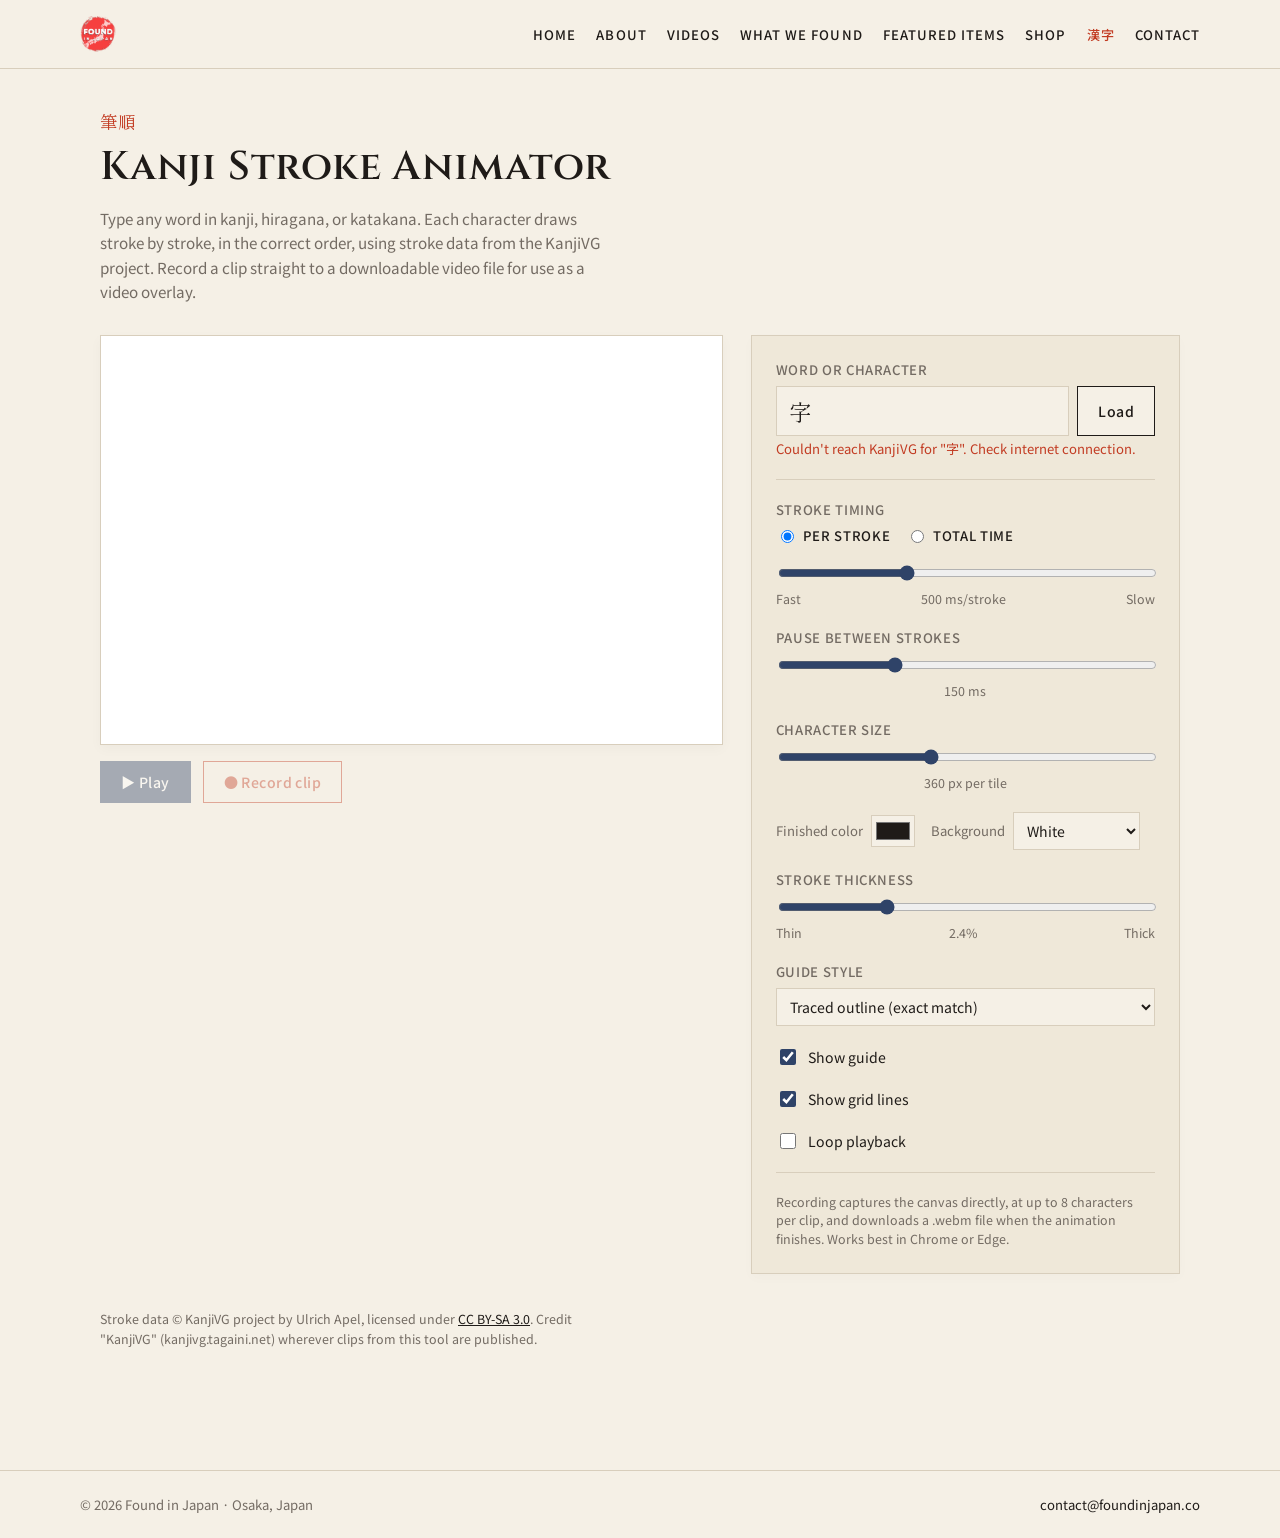
==== commit 69c81fa6: "Update kanji.html" ====
--- a/foundinjapan-deploy-v3/kanji.html
+++ b/foundinjapan-deploy-v3/kanji.html
@@ -7,7 +7,6 @@
   <link rel="preconnect" href="https://fonts.googleapis.com">
   <link rel="preconnect" href="https://fonts.gstatic.com" crossorigin>
   <link href="https://fonts.googleapis.com/css2?family=Cinzel:wght@400;600;700&family=Klee+One:wght@400;600&family=New+Tegomin&family=Noto+Sans+JP:wght@300;400;500;700&family=Noto+Serif+JP:wght@400;500;700&family=Shippori+Mincho:wght@400;500;700&family=Yuji+Syuku&family=Yusei+Magic&family=Zen+Kaku+Gothic+New:wght@400;500;700&display=swap" rel="stylesheet">
-  <link rel="stylesheet" href="style.css">
   <style>
     :root {
       --fij-paper: #F5F0E6;
@@ -22,12 +21,59 @@
       --fij-blue-hover: #3E5680;
     }
 
+    * { box-sizing: border-box; }
+
     body {
+      margin: 0;
+      padding: 0;
       background-color: var(--fij-paper);
       color: var(--fij-ink);
       font-family: 'Noto Sans JP', sans-serif;
     }
 
+    /* Navigation Header */
+    .site-header {
+      background: var(--fij-paper);
+      border-bottom: 1px solid var(--fij-border);
+      padding: 16px 24px;
+    }
+
+    .header-inner {
+      max-width: 1120px;
+      margin: 0 auto;
+      display: flex;
+      align-items: center;
+      justify-content: space-between;
+      flex-wrap: wrap;
+      gap: 16px;
+    }
+
+    .logo-img {
+      height: 36px;
+      width: auto;
+      display: block;
+    }
+
+    .main-nav {
+      display: flex;
+      gap: 20px;
+      flex-wrap: wrap;
+    }
+
+    .main-nav a {
+      color: var(--fij-ink);
+      text-decoration: none;
+      font-size: 0.82rem;
+      font-weight: 500;
+      letter-spacing: 0.08em;
+      transition: color 0.15s ease;
+    }
+
+    .main-nav a:hover, .main-nav a.active {
+      color: var(--fij-vermilion);
+    }
+
+    /* Main Container */
     .kanji-wrap {
       max-width: 1120px;
       margin: 0 auto;
@@ -62,6 +108,7 @@
       margin: 0;
     }
 
+    /* Interactive Layout */
     .kanji-layout {
       display: grid;
       grid-template-columns: 1.45fr 1fr;
@@ -153,6 +200,7 @@
       font-variant-numeric: tabular-nums;
     }
 
+    /* Controls Panel */
     .panel {
       border: 1px solid var(--fij-border);
       background: var(--fij-panel-bg);
@@ -280,15 +328,40 @@
       color: var(--fij-ink);
       text-decoration: underline;
     }
+
+    /* Footer */
+    .site-footer {
+      border-top: 1px solid var(--fij-border);
+      background: var(--fij-paper);
+      padding: 24px 20px;
+      margin-top: 40px;
+    }
+
+    .footer-inner {
+      max-width: 1120px;
+      margin: 0 auto;
+      display: flex;
+      justify-content: space-between;
+      align-items: center;
+      font-size: 0.82rem;
+      color: var(--fij-ink-muted);
+      flex-wrap: wrap;
+      gap: 12px;
+    }
+
+    .footer-email {
+      color: var(--fij-ink);
+      text-decoration: none;
+    }
   </style>
 </head>
 <body>
 
-  <!-- SITE HEADER / NAVIGATION -->
+  <!-- HEADER -->
   <header class="site-header">
     <div class="header-inner">
       <a href="index.html" class="logo">
-        <img src="fij-logo.png" alt="Found in Japan" class="logo-img">
+        <img src="fij-logo.png" alt="Found in Japan" class="logo-img" onerror="this.style.display='none'">
       </a>
       <nav class="main-nav">
         <a href="index.html">HOME</a>
@@ -303,12 +376,12 @@
     </div>
   </header>
 
-  <!-- MAIN KANJI ANIMATOR CONTENT -->
+  <!-- MAIN ANIMATOR -->
   <main class="kanji-wrap">
     <div class="kanji-header">
       <span class="kanji-subtitle">筆順</span>
       <h1 class="kanji-title">Kanji Stroke Animator</h1>
-      <p class="kanji-desc">Type any word in kanji, hiragana, or katakana[cite: 22]. Each character draws stroke by stroke, in the correct order, using stroke data from the KanjiVG project[cite: 22]. Record a clip straight to a downloadable video file for use as a video overlay[cite: 22].</p>
+      <p class="kanji-desc">Type any word in kanji, hiragana, or katakana. Each character draws stroke by stroke, in the correct order, using stroke data from the KanjiVG project. Record a clip straight to a downloadable video file for use as a video overlay.</p>
     </div>
 
     <div class="kanji-layout">
@@ -417,29 +490,28 @@
 
         <hr class="sep">
         <div style="font-size:.78rem;color:var(--fij-ink-muted);line-height:1.5;">
-          Recording captures the canvas directly, at up to 8 characters per clip, and downloads a .webm file when the animation finishes[cite: 22]. Works best in Chrome or Edge[cite: 22].
+          Recording captures the canvas directly, at up to 8 characters per clip, and downloads a .webm file when the animation finishes. Works best in Chrome or Edge.
         </div>
       </aside>
     </div>
 
     <div class="attribution-footer">
-      Stroke data © KanjiVG project by Ulrich Apel, licensed under[cite: 22]
-      <a href="https://creativecommons.org/licenses/by-sa/3.0/" target="_blank" rel="noopener">CC BY-SA 3.0</a>[cite: 22].
-      Credit "KanjiVG" (kanjivg.tagaini.net) wherever clips from this tool are published[cite: 22].
+      Stroke data © KanjiVG project by Ulrich Apel, licensed under
+      <a href="https://creativecommons.org/licenses/by-sa/3.0/" target="_blank" rel="noopener">CC BY-SA 3.0</a>.
+      Credit "KanjiVG" (kanjivg.tagaini.net) wherever clips from this tool are published.
     </div>
   </main>
 
-  <!-- SITE FOOTER -->
+  <!-- FOOTER -->
   <footer class="site-footer">
     <div class="footer-inner">
-      <p>&copy; 2026 Found in Japan &middot; Osaka, Japan</p>
+      <p style="margin:0;">&copy; 2026 Found in Japan &middot; Osaka, Japan</p>
       <a href="mailto:contact@foundinjapan.co" class="footer-email">contact@foundinjapan.co</a>
     </div>
   </footer>
 
   <svg id="hiddenSvg" style="position:absolute; width:0; height:0; overflow:hidden;" aria-hidden="true"></svg>
 
-  <!-- CANVAS ENGINE SCRIPT -->
   <script>
   (() => {
     const KANJIVG_BASE = 'https://raw.githubusercontent.com/KanjiVG/kanjivg/master/kanji/';
@@ -514,7 +586,7 @@
       try{
         res = await fetch(codepointFile(ch));
       } catch(e){
-        throw new Error(`Couldn't reach KanjiVG for "${ch}". Check your connection.`);
+        throw new Error(`Couldn't reach KanjiVG for "${ch}". Check internet connection.`);
       }
       if(!res.ok) throw new Error(`No stroke data found for "${ch}".`);
       const text = await res.text();
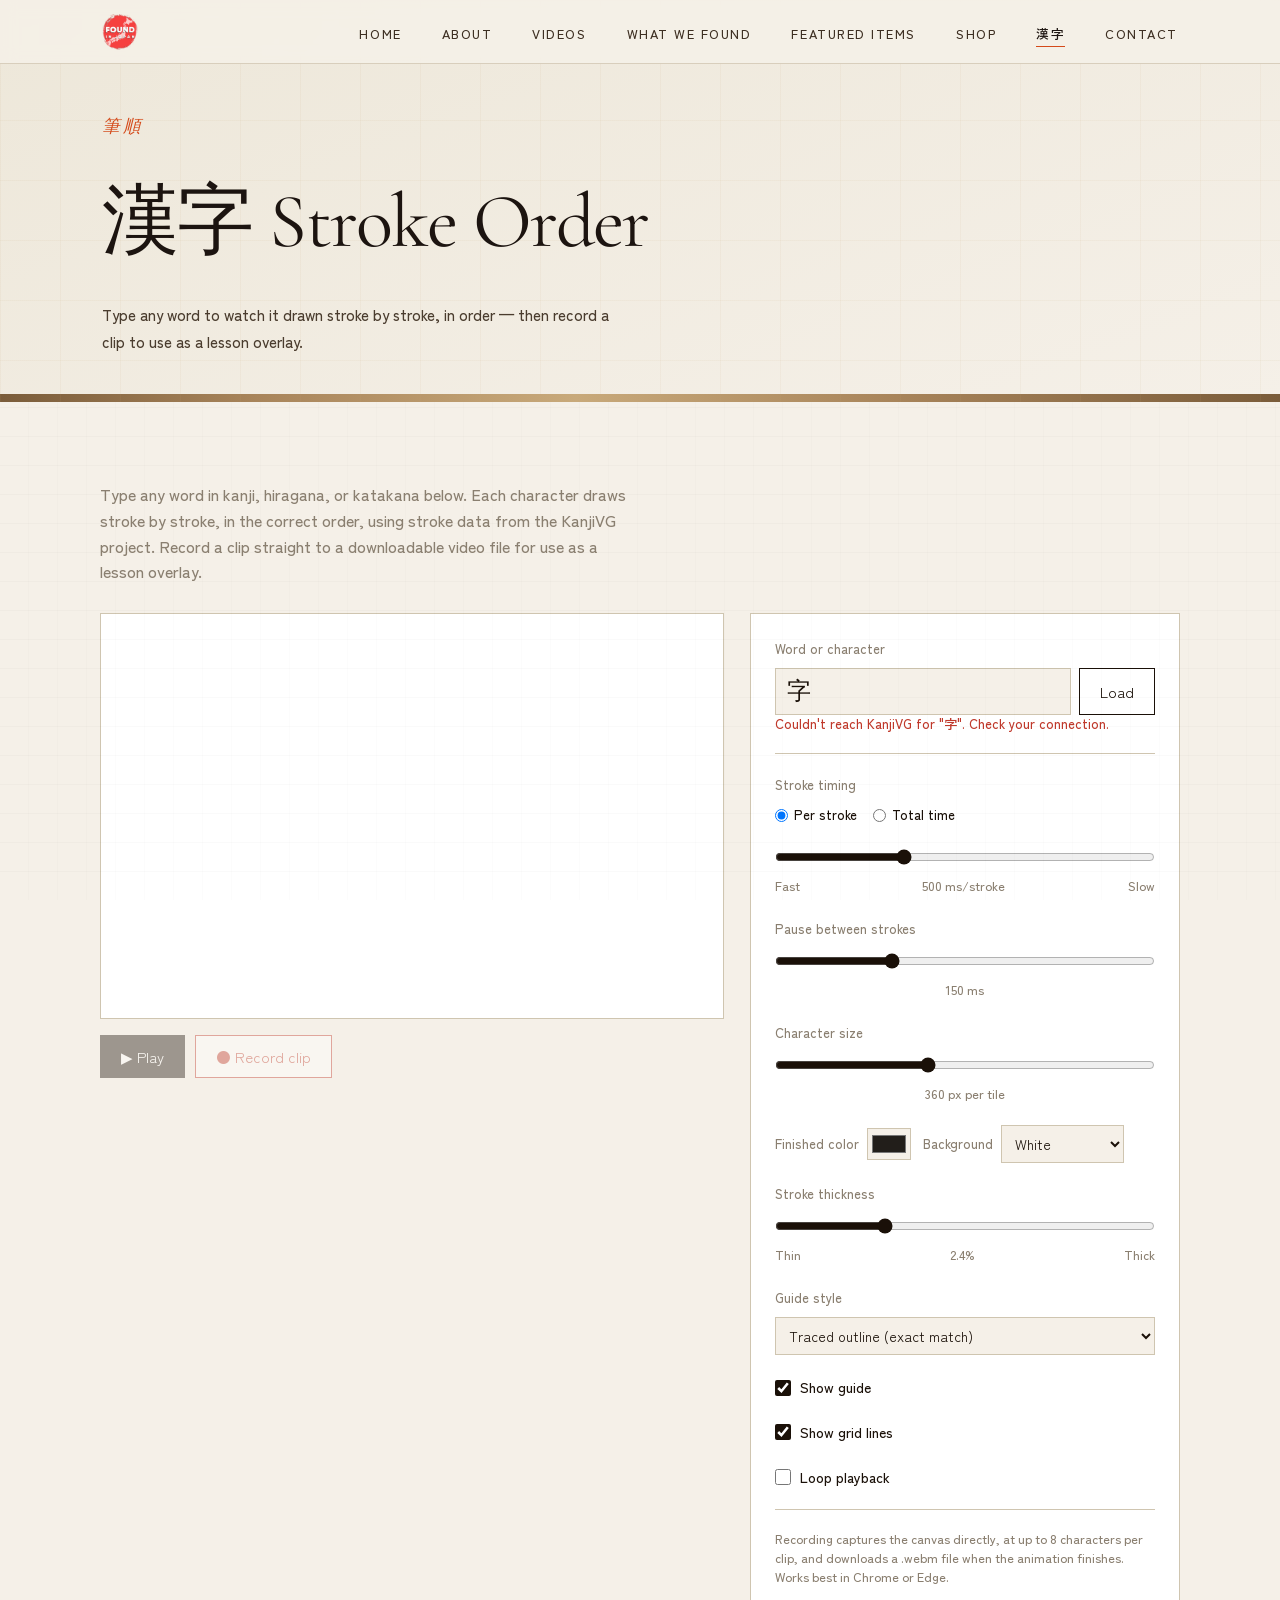
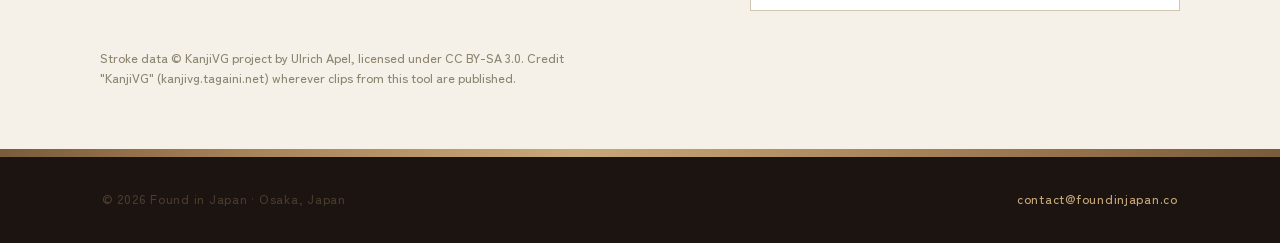
==== commit 6e1d6e04: "Update kanji.html" ====
--- a/foundinjapan-deploy-v3/kanji.html
+++ b/foundinjapan-deploy-v3/kanji.html
@@ -1,1053 +1,824 @@
-<!doctype html>
+<!DOCTYPE html>
 <html lang="en">
 <head>
   <meta charset="UTF-8">
-  <meta name="viewport" content="width=device-width, initial-scale=1">
+  <meta name="viewport" content="width=device-width, initial-scale=1.0">
   <title>漢字 Stroke Order — Found in Japan</title>
-  <link rel="preconnect" href="https://fonts.googleapis.com">
-  <link rel="preconnect" href="https://fonts.gstatic.com" crossorigin>
-  <link href="https://fonts.googleapis.com/css2?family=Cinzel:wght@400;600;700&family=Klee+One:wght@400;600&family=New+Tegomin&family=Noto+Sans+JP:wght@300;400;500;700&family=Noto+Serif+JP:wght@400;500;700&family=Shippori+Mincho:wght@400;500;700&family=Yuji+Syuku&family=Yusei+Magic&family=Zen+Kaku+Gothic+New:wght@400;500;700&display=swap" rel="stylesheet">
+  <meta name="description" content="Interactive kanji, hiragana, and katakana stroke order animator. Type any word to see animated stroke order using KanjiVG data, with downloadable video clips for lesson overlays." />
+  <link rel="preconnect" href="https://fonts.googleapis.com" />
+  <link rel="preconnect" href="https://fonts.gstatic.com" crossorigin />
+  <link href="https://fonts.googleapis.com/css2?family=Cormorant+Garamond:ital,wght@0,300;0,400;0,600;1,300;1,400&family=Zen+Kaku+Gothic+New:wght@300;400;500;700&family=DM+Mono:wght@400;500&family=Noto+Serif+JP:wght@400;500;700&family=Noto+Sans+JP:wght@400;500;700&family=New+Tegomin&family=Klee+One:wght@400;600&family=Yuji+Syuku&family=Yusei+Magic&display=swap" rel="stylesheet">
+  <link rel="stylesheet" href="style.css" />
   <style>
+    /* ── Kanji tool specific styles — preserve original aesthetic ── */
     :root {
-      --fij-paper: #F5F0E6;
-      --fij-ink: #1F1B18;
-      --fij-ink-muted: #736B63;
-      --fij-vermilion: #C23B22;
-      --fij-gold: #C09A58;
-      --fij-gold-light: #DFC38C;
-      --fij-border: #D8CEBC;
-      --fij-panel-bg: #EFE8D9;
-      --fij-blue: #2F4368;
-      --fij-blue-hover: #3E5680;
-    }
-
-    * { box-sizing: border-box; }
-
-    body {
-      margin: 0;
-      padding: 0;
-      background-color: var(--fij-paper);
-      color: var(--fij-ink);
-      font-family: 'Noto Sans JP', sans-serif;
-    }
-
-    /* Navigation Header */
-    .site-header {
-      background: var(--fij-paper);
-      border-bottom: 1px solid var(--fij-border);
-      padding: 16px 24px;
-    }
-
-    .header-inner {
-      max-width: 1120px;
-      margin: 0 auto;
-      display: flex;
-      align-items: center;
-      justify-content: space-between;
-      flex-wrap: wrap;
-      gap: 16px;
-    }
-
-    .logo-img {
-      height: 36px;
-      width: auto;
-      display: block;
-    }
-
-    .main-nav {
-      display: flex;
-      gap: 20px;
-      flex-wrap: wrap;
-    }
-
-    .main-nav a {
-      color: var(--fij-ink);
-      text-decoration: none;
-      font-size: 0.82rem;
-      font-weight: 500;
-      letter-spacing: 0.08em;
-      transition: color 0.15s ease;
-    }
-
-    .main-nav a:hover, .main-nav a.active {
-      color: var(--fij-vermilion);
-    }
-
-    /* Main Container */
-    .kanji-wrap {
-      max-width: 1120px;
-      margin: 0 auto;
-      padding: 40px 20px 80px;
-    }
-
-    .kanji-header {
-      margin-bottom: 32px;
-    }
-
-    .kanji-subtitle {
-      font-family: 'Shippori Mincho', serif;
-      font-size: 1.1rem;
-      color: var(--fij-vermilion);
-      margin-bottom: 6px;
-      display: block;
-    }
-
-    .kanji-title {
-      font-family: 'Cinzel', serif;
-      font-size: 2.5rem;
-      font-weight: 600;
-      letter-spacing: 0.02em;
-      margin: 0 0 12px;
-    }
-
-    .kanji-desc {
-      font-size: 0.95rem;
-      color: var(--fij-ink-muted);
-      max-width: 65ch;
+      --k-ink:    #1a1008;
+      --k-paper:  #f5f0e8;
+      --k-paper2: #ede7d9;
+      --k-accent: #c0392b;
+      --k-border: #cfc5b0;
+      --k-muted:  #8a7f70;
+    }
+
+    .kanji-page {
+      background: var(--k-paper);
+      position: relative;
+    }
+
+    /* Grid overlay on kanji section only */
+    .kanji-page::before {
+      content: '';
+      position: fixed; inset: 0;
+      background-image:
+        repeating-linear-gradient(0deg, transparent, transparent 28px, rgba(0,0,0,0.018) 28px, rgba(0,0,0,0.018) 29px),
+        repeating-linear-gradient(90deg, transparent, transparent 28px, rgba(0,0,0,0.012) 28px, rgba(0,0,0,0.012) 29px);
+      pointer-events: none; z-index: 0;
+    }
+
+    .fij-kanji-intro {
+      position: relative; z-index: 1;
+      font-family: 'Zen Kaku Gothic New', sans-serif;
+      color: var(--k-muted);
+      max-width: 68ch;
       line-height: 1.6;
-      margin: 0;
-    }
-
-    /* Interactive Layout */
-    .kanji-layout {
-      display: grid;
-      grid-template-columns: 1.45fr 1fr;
-      gap: 28px;
-      align-items: start;
-    }
-
-    @media (max-width: 880px) {
-      .kanji-layout {
-        grid-template-columns: 1fr;
-      }
-    }
-
-    .stage-frame {
-      border: 1px solid var(--fij-border);
-      background: #FFFFFF;
-      padding: 24px;
-      display: flex;
-      align-items: center;
-      justify-content: center;
-      overflow: auto;
-      box-shadow: 0 4px 12px rgba(0, 0, 0, 0.03);
-    }
-
-    canvas {
-      display: block;
-      max-width: 100%;
-      height: auto;
-    }
-
-    .transport {
-      display: flex;
-      align-items: center;
-      gap: 12px;
-      margin-top: 16px;
-      flex-wrap: wrap;
-    }
-
-    .kanji-btn {
-      font-family: 'Noto Sans JP', sans-serif;
-      font-size: 0.88rem;
-      font-weight: 500;
-      border: 1px solid var(--fij-ink);
-      background: var(--fij-paper);
-      color: var(--fij-ink);
-      padding: 10px 20px;
-      cursor: pointer;
-      transition: all 0.15s ease;
-      letter-spacing: 0.03em;
-    }
-
-    .kanji-btn:hover:not(:disabled) {
-      background: var(--fij-border);
-    }
-
-    .kanji-btn:disabled {
-      opacity: 0.4;
-      cursor: not-allowed;
-    }
-
-    .kanji-btn.primary {
-      background: var(--fij-blue);
-      color: #FFFFFF;
-      border-color: var(--fij-blue);
-    }
-
-    .kanji-btn.primary:hover:not(:disabled) {
-      background: var(--fij-blue-hover);
-    }
-
-    .kanji-btn.record {
-      border-color: var(--fij-vermilion);
-      color: var(--fij-vermilion);
-    }
-
-    .kanji-btn.record:hover:not(:disabled) {
-      background: var(--fij-vermilion);
-      color: #FFFFFF;
-    }
-
-    .kanji-btn.record.active {
-      background: var(--fij-vermilion);
-      color: #FFFFFF;
-    }
-
-    .status {
-      font-size: 0.85rem;
-      color: var(--fij-ink-muted);
-      font-variant-numeric: tabular-nums;
-    }
-
-    /* Controls Panel */
-    .panel {
-      border: 1px solid var(--fij-border);
-      background: var(--fij-panel-bg);
-      padding: 24px;
-      display: flex;
-      flex-direction: column;
-      gap: 20px;
-      box-shadow: 0 4px 12px rgba(0, 0, 0, 0.02);
-    }
-
-    .field label {
-      display: block;
-      font-size: 0.82rem;
-      font-weight: 500;
-      color: var(--fij-ink-muted);
-      margin-bottom: 7px;
-      text-transform: uppercase;
-      letter-spacing: 0.05em;
-    }
-
-    .field input[type=text] {
-      width: 100%;
-      font-family: 'Shippori Mincho', serif;
-      font-size: 1.4rem;
-      padding: 8px 12px;
-      border: 1px solid var(--fij-border);
-      background: var(--fij-paper);
-      color: var(--fij-ink);
-    }
-
-    .field input[type=text]:focus, select:focus, button:focus-visible {
-      outline: 2px solid var(--fij-blue);
-      outline-offset: 1px;
-    }
-
-    .load-row {
-      display: flex;
-      gap: 8px;
-    }
-
-    .load-row input {
-      flex: 1;
-    }
-
-    .error {
-      color: var(--fij-vermilion);
-      font-size: 0.82rem;
-      min-height: 1.3em;
-      line-height: 1.4;
-      margin-top: 4px;
-    }
-
-    .row-between {
-      display: flex;
-      justify-content: space-between;
-      font-size: 0.78rem;
-      color: var(--fij-ink-muted);
-      margin-top: 4px;
-      font-variant-numeric: tabular-nums;
-    }
-
-    input[type=range] {
-      width: 100%;
-      accent-color: var(--fij-blue);
-    }
-
-    .check {
-      display: flex;
-      align-items: center;
-      gap: 9px;
-      font-size: 0.88rem;
-      color: var(--fij-ink);
-      cursor: pointer;
-    }
-
-    input[type=checkbox] {
-      accent-color: var(--fij-blue);
-      width: 16px;
-      height: 16px;
-    }
-
-    select, input[type=color] {
-      font-family: inherit;
-      font-size: 0.88rem;
-      padding: 7px 9px;
-      border: 1px solid var(--fij-border);
-      background: var(--fij-paper);
-      color: var(--fij-ink);
-    }
-
-    input[type=color] {
-      padding: 2px;
-      width: 44px;
-      height: 32px;
-      cursor: pointer;
-    }
-
-    .swatch-row {
-      display: flex;
-      align-items: center;
-      gap: 16px;
-    }
-
-    .swatch-row > div {
-      display: flex;
-      align-items: center;
-      gap: 8px;
-    }
-
-    hr.sep {
-      border: none;
-      border-top: 1px solid var(--fij-border);
-      margin: 0;
-    }
-
-    .attribution-footer {
-      margin-top: 36px;
-      font-size: 0.78rem;
-      color: var(--fij-ink-muted);
-      line-height: 1.6;
-      max-width: 70ch;
-    }
-
-    .attribution-footer a {
-      color: var(--fij-ink);
-      text-decoration: underline;
-    }
-
-    /* Footer */
-    .site-footer {
-      border-top: 1px solid var(--fij-border);
-      background: var(--fij-paper);
-      padding: 24px 20px;
-      margin-top: 40px;
-    }
-
-    .footer-inner {
-      max-width: 1120px;
-      margin: 0 auto;
-      display: flex;
-      justify-content: space-between;
-      align-items: center;
-      font-size: 0.82rem;
-      color: var(--fij-ink-muted);
-      flex-wrap: wrap;
-      gap: 12px;
-    }
-
-    .footer-email {
-      color: var(--fij-ink);
-      text-decoration: none;
-    }
+      margin: 0 0 1.75rem;
+    }
+
+ #fij-kanji-tool * {box-sizing:border-box;} #fij-kanji-tool {
+    background:var(--k-paper);
+    font-family:'Zen Kaku Gothic New', sans-serif;
+    color:var(--k-ink);
+    padding-top: 2.5rem;
+  } #fij-kanji-tool .wrap {max-width:1120px; margin:0 auto; padding:40px 20px 60px;} #fij-kanji-tool header {margin-bottom:30px;} #fij-kanji-tool header h1 {
+    font-family:'Shippori Mincho', serif;
+    font-weight:700;
+    font-size:2.15rem;
+    margin:0 0 8px;
+    letter-spacing:.01em;
+  } #fij-kanji-tool header p {margin:0; color:var(--k-muted); max-width:62ch; line-height:1.55;} #fij-kanji-tool .layout {display:grid; grid-template-columns:1.45fr 1fr; gap:26px; align-items:start;}
+  @media (max-width:860px){ #fij-kanji-tool .layout{grid-template-columns:1fr;} } #fij-kanji-tool .stage-frame {
+    border:1px solid var(--k-border);
+    background:#fff;
+    padding:22px;
+    display:flex;
+    align-items:center;
+    justify-content:center;
+    overflow:auto;
+  } #fij-kanji-tool canvas {display:block; max-width:100%; height:auto;} #fij-kanji-tool .transport {display:flex; align-items:center; gap:10px; margin-top:16px; flex-wrap:wrap;} #fij-kanji-tool button {
+    font-family:'Zen Kaku Gothic New', sans-serif;
+    font-size:.92rem;
+    border:1px solid var(--k-ink);
+    background:#ffffff;
+    color:var(--k-ink);
+    padding:10px 20px;
+    cursor:pointer;
+    transition:background .15s ease, color .15s ease, border-color .15s ease;
+  } #fij-kanji-tool button:hover:not(:disabled) {background:var(--k-paper2);} #fij-kanji-tool button:disabled {opacity:.4; cursor:default;} #fij-kanji-tool button.primary {background:var(--k-ink); color:#ffffff; border-color:var(--k-ink);} #fij-kanji-tool button.primary:hover:not(:disabled) {background:var(--k-accent);} #fij-kanji-tool button.record {border-color:var(--k-accent); color:var(--k-accent);} #fij-kanji-tool button.record:hover:not(:disabled) {background:var(--k-accent); color:#ffffff;} #fij-kanji-tool button.record.active {background:var(--k-accent); color:#ffffff;} #fij-kanji-tool .status {font-size:.85rem; color:var(--k-muted); font-variant-numeric:tabular-nums;} #fij-kanji-tool .panel {
+    border:1px solid var(--k-border);
+    background:#ffffff;
+    padding:24px;
+    display:flex;
+    flex-direction:column;
+    gap:20px;
+  } #fij-kanji-tool .field label {display:block; font-size:.82rem; color:var(--k-muted); margin-bottom:7px;} #fij-kanji-tool .field input[type=text] {
+    width:100%;
+    font-family:'Shippori Mincho', serif;
+    font-size:1.5rem;
+    padding:9px 11px;
+    border:1px solid var(--k-border);
+    background:var(--k-paper);
+    color:var(--k-ink);
+  } #fij-kanji-tool .field input[type=text]:focus, #fij-kanji-tool select:focus, #fij-kanji-tool button:focus-visible {
+    outline:2px solid var(--k-ink); outline-offset:1px;
+  } #fij-kanji-tool .load-row {display:flex; gap:8px;} #fij-kanji-tool .load-row input {flex:1;} #fij-kanji-tool .error {color:var(--k-accent); font-size:.82rem; min-height:1.3em; line-height:1.4;} #fij-kanji-tool .row-between {display:flex; justify-content:space-between; font-size:.78rem; color:var(--k-muted); margin-top:4px; font-variant-numeric:tabular-nums;} #fij-kanji-tool input[type=range] {width:100%; accent-color:var(--k-ink);} #fij-kanji-tool .check {display:flex; align-items:center; gap:9px; font-size:.88rem;} #fij-kanji-tool input[type=checkbox] {accent-color:var(--k-ink); width:16px; height:16px;} #fij-kanji-tool select, #fij-kanji-tool input[type=color] {
+    font-family:inherit;
+    font-size:.88rem;
+    padding:7px 9px;
+    border:1px solid var(--k-border);
+    background:var(--k-paper);
+    color:var(--k-ink);
+  } #fij-kanji-tool input[type=color] {padding:2px; width:44px; height:32px; cursor:pointer;} #fij-kanji-tool .swatch-row {display:flex; align-items:center; gap:12px;} #fij-kanji-tool .swatch-row > div {display:flex; align-items:center; gap:8px;} #fij-kanji-tool hr.sep {border:none; border-top:1px solid var(--k-border); margin:0;} #fij-kanji-tool footer {margin-top:38px; font-size:.78rem; color:#8b8570; line-height:1.6; max-width:70ch;} #fij-kanji-tool footer a {color:inherit;}
+
   </style>
 </head>
-<body>
-
-  <!-- HEADER -->
-  <header class="site-header">
-    <div class="header-inner">
-      <a href="index.html" class="logo">
-        <img src="fij-logo.png" alt="Found in Japan" class="logo-img" onerror="this.style.display='none'">
+<body class="kanji-page">
+
+  <nav class="nav">
+    <div class="nav-inner">
+      <a href="index.html" class="nav-logo">
+        <img src="fij-logo.png" alt="Found in Japan" class="nav-logo-img" onerror="this.style.display='none'; this.nextElementSibling.style.display='block'"/>
+        <span class="nav-logo-text" style="display:none">Found in Japan</span>
       </a>
-      <nav class="main-nav">
-        <a href="index.html">HOME</a>
-        <a href="about.html">ABOUT</a>
-        <a href="videos.html">VIDEOS</a>
-        <a href="found.html">WHAT WE FOUND</a>
-        <a href="featured.html">FEATURED ITEMS</a>
-        <a href="shop.html">SHOP</a>
-        <a href="kanji.html" class="active">漢字</a>
-        <a href="contact.html">CONTACT</a>
-      </nav>
+      <ul class="nav-links">
+        <li><a href="index.html">Home</a></li>
+        <li><a href="about.html">About</a></li>
+        <li><a href="videos.html">Videos</a></li>
+        <li><a href="found.html">What We Found</a></li>
+        <li><a href="featured.html">Featured Items</a></li>
+        <li><a href="shop.html">Shop</a></li>
+        <li><a href="kanji.html" class="active">漢字</a></li>
+        <li><a href="contact.html">Contact</a></li>
+      </ul>
+      <button class="nav-toggle" aria-label="Menu">
+        <span></span><span></span><span></span>
+      </button>
     </div>
-  </header>
-
-  <!-- MAIN ANIMATOR -->
-  <main class="kanji-wrap">
-    <div class="kanji-header">
-      <span class="kanji-subtitle">筆順</span>
-      <h1 class="kanji-title">Kanji Stroke Animator</h1>
-      <p class="kanji-desc">Type any word in kanji, hiragana, or katakana. Each character draws stroke by stroke, in the correct order, using stroke data from the KanjiVG project. Record a clip straight to a downloadable video file for use as a video overlay.</p>
+  </nav>
+
+  <section class="page-hero">
+    <div class="shoji-overlay"></div>
+    <div class="container">
+      <p class="hero-kicker">筆順</p>
+      <h1 class="page-title">漢字 Stroke Order</h1>
+      <p class="page-hero-sub">Type any word to watch it drawn stroke by stroke, in order — then record a clip to use as a lesson overlay.</p>
     </div>
-
-    <div class="kanji-layout">
-      <section>
-        <div class="stage-frame">
-          <canvas id="stage" width="360" height="360"></canvas>
+    <div class="hero-wood-bar"></div>
+  </section>
+
+
+<div id="fij-kanji-tool">
+<div class="wrap">
+  <p class="fij-kanji-intro">Type any word in kanji, hiragana, or katakana below. Each character draws stroke by stroke, in the correct order, using stroke data from the KanjiVG project. Record a clip straight to a downloadable video file for use as a lesson overlay.</p>
+
+
+  <div class="layout">
+    <section>
+      <div class="stage-frame">
+        <canvas id="stage" width="360" height="360"></canvas>
+      </div>
+      <div class="transport">
+        <button id="playBtn" class="primary" disabled>▶ Play</button>
+        <button id="recordBtn" class="record" disabled>● Record clip</button>
+        <span id="statusEl" class="status"></span>
+      </div>
+    </section>
+
+    <aside class="panel">
+      <div class="field">
+        <label for="charInput">Word or character</label>
+        <div class="load-row">
+          <input id="charInput" type="text" value="字" maxlength="8" autocomplete="off" spellcheck="false">
+          <button id="loadBtn">Load</button>
         </div>
-        <div class="transport">
-          <button id="playBtn" class="kanji-btn primary" disabled>▶ Play</button>
-          <button id="recordBtn" class="kanji-btn record" disabled>● Record clip</button>
-          <span id="statusEl" class="status"></span>
+        <div id="errorEl" class="error"></div>
+      </div>
+
+      <hr class="sep">
+
+      <div class="field">
+        <label>Stroke timing</label>
+        <div style="display:flex; gap:16px; font-size:.85rem; margin-bottom:10px;">
+          <label style="display:flex; align-items:center; gap:6px; color:var(--k-ink);">
+            <input type="radio" name="timingMode" id="modePer" checked> Per stroke
+          </label>
+          <label style="display:flex; align-items:center; gap:6px; color:var(--k-ink);">
+            <input type="radio" name="timingMode" id="modeTotal"> Total time
+          </label>
         </div>
-      </section>
-
-      <aside class="panel">
-        <div class="field">
-          <label for="charInput">Word or character</label>
-          <div class="load-row">
-            <input id="charInput" type="text" value="字" maxlength="8" autocomplete="off" spellcheck="false">
-            <button id="loadBtn" class="kanji-btn">Load</button>
-          </div>
-          <div id="errorEl" class="error"></div>
+        <div id="perStrokeField">
+          <input id="speedRange" type="range" min="150" max="1200" step="10" value="500">
+          <div class="row-between"><span>Fast</span><span id="speedVal">500 ms/stroke</span><span>Slow</span></div>
         </div>
-
-        <hr class="sep">
-
-        <div class="field">
-          <label>Stroke timing</label>
-          <div style="display:flex; gap:16px; font-size:.85rem; margin-bottom:10px;">
-            <label style="display:flex; align-items:center; gap:6px; color:var(--fij-ink); cursor:pointer;">
-              <input type="radio" name="timingMode" id="modePer" checked> Per stroke
-            </label>
-            <label style="display:flex; align-items:center; gap:6px; color:var(--fij-ink); cursor:pointer;">
-              <input type="radio" name="timingMode" id="modeTotal"> Total time
-            </label>
-          </div>
-          <div id="perStrokeField">
-            <input id="speedRange" type="range" min="150" max="1200" step="10" value="500">
-            <div class="row-between"><span>Fast</span><span id="speedVal">500 ms/stroke</span><span>Slow</span></div>
-          </div>
-          <div id="totalTimeField" style="display:none;">
-            <input id="totalTimeRange" type="range" min="1" max="20" step="0.5" value="3">
-            <div class="row-between"><span>Fast</span><span id="totalTimeVal">3.0 s total</span><span>Slow</span></div>
-          </div>
+        <div id="totalTimeField" style="display:none;">
+          <input id="totalTimeRange" type="range" min="1" max="20" step="0.5" value="3">
+          <div class="row-between"><span>Fast</span><span id="totalTimeVal">3.0 s total</span><span>Slow</span></div>
         </div>
-
-        <div class="field">
-          <label for="pauseRange">Pause between strokes</label>
-          <input id="pauseRange" type="range" min="0" max="500" step="10" value="150">
-          <div class="row-between"><span></span><span id="pauseVal">150 ms</span><span></span></div>
+      </div>
+
+      <div class="field">
+        <label for="pauseRange">Pause between strokes</label>
+        <input id="pauseRange" type="range" min="0" max="500" step="10" value="150">
+        <div class="row-between"><span></span><span id="pauseVal">150 ms</span><span></span></div>
+      </div>
+
+      <div class="field">
+        <label for="sizeRange">Character size</label>
+        <input id="sizeRange" type="range" min="200" max="600" step="10" value="360">
+        <div class="row-between"><span></span><span id="sizeVal">360 px per tile</span><span></span></div>
+      </div>
+
+      <div class="swatch-row">
+        <div>
+          <label for="strokeColor" style="margin:0;font-size:.82rem;color:var(--k-muted);">Finished color</label>
+          <input id="strokeColor" type="color" value="#221e1a">
         </div>
-
-        <div class="field">
-          <label for="sizeRange">Character size</label>
-          <input id="sizeRange" type="range" min="200" max="600" step="10" value="360">
-          <div class="row-between"><span></span><span id="sizeVal">360 px per tile</span><span></span></div>
-        </div>
-
-        <div class="swatch-row">
-          <div>
-            <label for="strokeColor" style="margin:0;font-size:.82rem;color:var(--fij-ink-muted);">Finished color</label>
-            <input id="strokeColor" type="color" value="#1F1B18">
-          </div>
-          <div>
-            <label for="bgSelect" style="margin:0;font-size:.82rem;color:var(--fij-ink-muted);">Background</label>
-            <select id="bgSelect">
-              <option value="#ffffff">White</option>
-              <option value="#000000">Black</option>
-              <option value="#00ff00">Green screen</option>
-              <option value="#f5f0e6">Paper</option>
-            </select>
-          </div>
-        </div>
-
-        <div class="field">
-          <label for="thicknessRange">Stroke thickness</label>
-          <input id="thicknessRange" type="range" min="1" max="6" step="0.1" value="2.4">
-          <div class="row-between"><span>Thin</span><span id="thicknessVal">2.4%</span><span>Thick</span></div>
-        </div>
-
-        <div class="field">
-          <label for="guideStyleSelect">Guide style</label>
-          <select id="guideStyleSelect" style="width:100%;">
-            <option value="trace" selected>Traced outline (exact match)</option>
-            <option value="font">Font glyph</option>
+        <div>
+          <label for="bgSelect" style="margin:0;font-size:.82rem;color:var(--k-muted);">Background</label>
+          <select id="bgSelect">
+            <option value="#ffffff">White</option>
+            <option value="#000000">Black</option>
+            <option value="#00ff00">Green screen</option>
+            <option value="#f5f0e4">Paper</option>
           </select>
         </div>
-
-        <div class="field" id="guideFontField" style="display:none;">
-          <label for="fontSelect">Guide font</label>
-          <select id="fontSelect" style="width:100%;">
-            <option value="Noto Sans JP" selected>Noto Sans JP (gothic)</option>
-            <option value="Noto Serif JP">Noto Serif JP (mincho)</option>
-            <option value="New Tegomin">New Tegomin (handwritten mincho)</option>
-            <option value="Shippori Mincho">Shippori Mincho</option>
-            <option value="Zen Kaku Gothic New">Zen Kaku Gothic New</option>
-            <option value="Klee One">Klee One (soft brush)</option>
-            <option value="Yuji Syuku">Yuji Syuku (calligraphy)</option>
-            <option value="Yusei Magic">Yusei Magic (handwritten)</option>
-          </select>
-        </div>
-
-        <label class="check"><input type="checkbox" id="guideCheck" checked> Show guide</label>
-        <label class="check"><input type="checkbox" id="gridCheck" checked> Show grid lines</label>
-        <label class="check"><input type="checkbox" id="loopCheck"> Loop playback</label>
-
-        <hr class="sep">
-        <div style="font-size:.78rem;color:var(--fij-ink-muted);line-height:1.5;">
-          Recording captures the canvas directly, at up to 8 characters per clip, and downloads a .webm file when the animation finishes. Works best in Chrome or Edge.
-        </div>
-      </aside>
-    </div>
-
-    <div class="attribution-footer">
-      Stroke data © KanjiVG project by Ulrich Apel, licensed under
-      <a href="https://creativecommons.org/licenses/by-sa/3.0/" target="_blank" rel="noopener">CC BY-SA 3.0</a>.
-      Credit "KanjiVG" (kanjivg.tagaini.net) wherever clips from this tool are published.
-    </div>
-  </main>
-
-  <!-- FOOTER -->
-  <footer class="site-footer">
-    <div class="footer-inner">
-      <p style="margin:0;">&copy; 2026 Found in Japan &middot; Osaka, Japan</p>
-      <a href="mailto:contact@foundinjapan.co" class="footer-email">contact@foundinjapan.co</a>
+      </div>
+
+      <div class="field">
+        <label for="thicknessRange">Stroke thickness</label>
+        <input id="thicknessRange" type="range" min="1" max="6" step="0.1" value="2.4">
+        <div class="row-between"><span>Thin</span><span id="thicknessVal">2.4%</span><span>Thick</span></div>
+      </div>
+
+      <div class="field">
+        <label for="guideStyleSelect">Guide style</label>
+        <select id="guideStyleSelect" style="width:100%;">
+          <option value="trace" selected>Traced outline (exact match)</option>
+          <option value="font">Font glyph</option>
+        </select>
+      </div>
+
+      <div class="field" id="guideFontField" style="display:none;">
+        <label for="fontSelect">Guide font</label>
+        <select id="fontSelect" style="width:100%;">
+          <option value="Noto Sans JP" selected>Noto Sans JP (gothic)</option>
+          <option value="Noto Serif JP">Noto Serif JP (mincho)</option>
+          <option value="New Tegomin">New Tegomin (handwritten mincho)</option>
+          <option value="Shippori Mincho">Shippori Mincho</option>
+          <option value="Zen Kaku Gothic New">Zen Kaku Gothic New</option>
+          <option value="Klee One">Klee One (soft brush)</option>
+          <option value="Yuji Syuku">Yuji Syuku (calligraphy)</option>
+          <option value="Yusei Magic">Yusei Magic (handwritten)</option>
+        </select>
+      </div>
+
+      <label class="check"><input type="checkbox" id="guideCheck" checked> Show guide</label>
+      <label class="check"><input type="checkbox" id="gridCheck" checked> Show grid lines</label>
+      <label class="check"><input type="checkbox" id="loopCheck"> Loop playback</label>
+
+      <hr class="sep">
+      <div style="font-size:.78rem;color:var(--k-muted);line-height:1.5;">
+        Recording captures the canvas directly, at up to 8 characters per clip, and downloads a .webm file when the animation finishes. Works best in Chrome or Edge.
+      </div>
+    </aside>
+  </div>
+
+  <footer>
+    Stroke data © KanjiVG project by Ulrich Apel, licensed under
+    <a href="https://creativecommons.org/licenses/by-sa/3.0/" target="_blank" rel="noopener">CC BY-SA 3.0</a>.
+    Credit "KanjiVG" (kanjivg.tagaini.net) wherever clips from this tool are published.
+  </footer>
+</div>
+
+<svg id="hiddenSvg" style="position:absolute; width:0; height:0; overflow:hidden;" aria-hidden="true"></svg>
+</div>
+
+  <footer class="footer">
+    <div class="container">
+      <div class="footer-inner">
+        <p class="footer-copy">© 2026 Found in Japan · Osaka, Japan</p>
+        <a href="contact.html" class="footer-contact">contact@foundinjapan.co</a>
+      </div>
     </div>
   </footer>
 
-  <svg id="hiddenSvg" style="position:absolute; width:0; height:0; overflow:hidden;" aria-hidden="true"></svg>
-
+  <script src="main.js"></script>
   <script>
-  (() => {
-    const KANJIVG_BASE = 'https://raw.githubusercontent.com/KanjiVG/kanjivg/master/kanji/';
-
-    const canvas = document.getElementById('stage');
-    const ctx = canvas.getContext('2d');
-    const hiddenSvg = document.getElementById('hiddenSvg');
-
-    const charInput = document.getElementById('charInput');
-    const loadBtn = document.getElementById('loadBtn');
-    const playBtn = document.getElementById('playBtn');
-    const recordBtn = document.getElementById('recordBtn');
-    const statusEl = document.getElementById('statusEl');
-    const errorEl = document.getElementById('errorEl');
-
-    const modePer = document.getElementById('modePer');
-    const modeTotal = document.getElementById('modeTotal');
-    const perStrokeField = document.getElementById('perStrokeField');
-    const totalTimeField = document.getElementById('totalTimeField');
-    const speedRange = document.getElementById('speedRange');
-    const totalTimeRange = document.getElementById('totalTimeRange');
-    const pauseRange = document.getElementById('pauseRange');
-    const sizeRange = document.getElementById('sizeRange');
-    const speedVal = document.getElementById('speedVal');
-    const totalTimeVal = document.getElementById('totalTimeVal');
-    const pauseVal = document.getElementById('pauseVal');
-    const sizeVal = document.getElementById('sizeVal');
-    const strokeColorInput = document.getElementById('strokeColor');
-    const bgSelect = document.getElementById('bgSelect');
-    const thicknessRange = document.getElementById('thicknessRange');
-    const thicknessVal = document.getElementById('thicknessVal');
-    const guideStyleSelect = document.getElementById('guideStyleSelect');
-    const guideFontField = document.getElementById('guideFontField');
-    const fontSelect = document.getElementById('fontSelect');
-    const guideCheck = document.getElementById('guideCheck');
-    const gridCheck = document.getElementById('gridCheck');
-    const loopCheck = document.getElementById('loopCheck');
-
-    const STROKE_COLORS = ['#2F6FED', '#E85D9C', '#E8821E', '#8B4FC2', '#3FA34D'];
-
-    let words = [];
-    let tileSize = 360;
-    let timingMode = 'per';
-    let strokeDurationMs = 500;
-    let totalTimeSeconds = 3;
-    let pauseMs = 150;
-    const interCharPauseMs = 400;
-    let showGrid = true;
-    let guideVisible = true;
-    let guideStyle = 'trace';
-    let guideFont = 'Noto Sans JP';
-    let strokeWidthPct = 2.4;
-    let loop = false;
-    let strokeColor = '#1F1B18';
-    let bgColor = '#ffffff';
-
-    let totalDuration = 0;
-    let playing = false;
-    let isRecording = false;
-    let animStart = 0;
-    let rafId = null;
-    let recorder = null;
-    let recordedChunks = [];
-
-    function codepointFile(ch){
-      const cp = ch.codePointAt(0).toString(16).padStart(5, '0');
-      return `${KANJIVG_BASE}${cp}.svg`;
-    }
-
-    async function fetchCharData(ch){
-      let res;
+
+(() => {
+  const KANJIVG_BASE = 'https://raw.githubusercontent.com/KanjiVG/kanjivg/master/kanji/';
+
+  const canvas = document.getElementById('stage');
+  const ctx = canvas.getContext('2d');
+  const hiddenSvg = document.getElementById('hiddenSvg');
+
+  const charInput = document.getElementById('charInput');
+  const loadBtn = document.getElementById('loadBtn');
+  const playBtn = document.getElementById('playBtn');
+  const recordBtn = document.getElementById('recordBtn');
+  const statusEl = document.getElementById('statusEl');
+  const errorEl = document.getElementById('errorEl');
+
+  const modePer = document.getElementById('modePer');
+  const modeTotal = document.getElementById('modeTotal');
+  const perStrokeField = document.getElementById('perStrokeField');
+  const totalTimeField = document.getElementById('totalTimeField');
+  const speedRange = document.getElementById('speedRange');
+  const totalTimeRange = document.getElementById('totalTimeRange');
+  const pauseRange = document.getElementById('pauseRange');
+  const sizeRange = document.getElementById('sizeRange');
+  const speedVal = document.getElementById('speedVal');
+  const totalTimeVal = document.getElementById('totalTimeVal');
+  const pauseVal = document.getElementById('pauseVal');
+  const sizeVal = document.getElementById('sizeVal');
+  const strokeColorInput = document.getElementById('strokeColor');
+  const bgSelect = document.getElementById('bgSelect');
+  const thicknessRange = document.getElementById('thicknessRange');
+  const thicknessVal = document.getElementById('thicknessVal');
+  const guideStyleSelect = document.getElementById('guideStyleSelect');
+  const guideFontField = document.getElementById('guideFontField');
+  const fontSelect = document.getElementById('fontSelect');
+  const guideCheck = document.getElementById('guideCheck');
+  const gridCheck = document.getElementById('gridCheck');
+  const loopCheck = document.getElementById('loopCheck');
+
+  // Stroke order color sequence: blue, pink, orange, purple, green — then repeats.
+  const STROKE_COLORS = ['#2F6FED', '#E85D9C', '#E8821E', '#8B4FC2', '#3FA34D'];
+
+  let words = [];            // loaded character data, in display order
+  let tileSize = 360;
+  let timingMode = 'per';    // 'per' or 'total'
+  let strokeDurationMs = 500;
+  let totalTimeSeconds = 3;
+  let pauseMs = 150;
+  const interCharPauseMs = 400;
+  let showGrid = true;
+  let guideVisible = true;
+  let guideStyle = 'trace';  // 'trace' (uses the real stroke data — always aligns) or 'font'
+  let guideFont = 'Noto Sans JP';
+  let strokeWidthPct = 2.4;  // stroke width as a percentage of tile size
+  let loop = false;
+  let strokeColor = '#221e1a';
+  let bgColor = '#ffffff';
+
+  let totalDuration = 0;
+  let playing = false;
+  let isRecording = false;
+  let animStart = 0;
+  let rafId = null;
+  let recorder = null;
+  let recordedChunks = [];
+
+  function codepointFile(ch){
+    const cp = ch.codePointAt(0).toString(16).padStart(5, '0');
+    return `${KANJIVG_BASE}${cp}.svg`;
+  }
+
+  async function fetchCharData(ch){
+    let res;
+    try{
+      res = await fetch(codepointFile(ch));
+    } catch(e){
+      throw new Error(`Couldn't reach KanjiVG for "${ch}". Check your connection.`);
+    }
+    if(!res.ok) throw new Error(`No stroke data found for "${ch}".`);
+    const text = await res.text();
+    const doc = new DOMParser().parseFromString(text, 'image/svg+xml');
+    if(doc.querySelector('parsererror')) throw new Error(`Couldn't read stroke data for "${ch}".`);
+    const svgEl = doc.querySelector('svg');
+    const vbRaw = (svgEl && svgEl.getAttribute('viewBox')) || '0 0 109 109';
+    const vb = vbRaw.trim().split(/\s+/).map(Number);
+    const pathEls = Array.from(doc.querySelectorAll('path'));
+    if(pathEls.length === 0) throw new Error(`No stroke paths found for "${ch}".`);
+
+    const strokes = pathEls.map(p => {
+      const live = document.createElementNS('http://www.w3.org/2000/svg', 'path');
+      live.setAttribute('d', p.getAttribute('d') || '');
+      hiddenSvg.appendChild(live);
+      let len = 0, pts = [];
       try{
-        res = await fetch(codepointFile(ch));
-      } catch(e){
-        throw new Error(`Couldn't reach KanjiVG for "${ch}". Check internet connection.`);
+        len = live.getTotalLength();
+        const n = Math.max(20, Math.min(120, Math.round(len / 2)));
+        for(let i = 0; i <= n; i++){
+          const pt = live.getPointAtLength(len * i / n);
+          pts.push([pt.x, pt.y]);
+        }
+      } finally {
+        hiddenSvg.removeChild(live);
       }
-      if(!res.ok) throw new Error(`No stroke data found for "${ch}".`);
-      const text = await res.text();
-      const doc = new DOMParser().parseFromString(text, 'image/svg+xml');
-      if(doc.querySelector('parsererror')) throw new Error(`Couldn't read stroke data for "${ch}".`);
-      const svgEl = doc.querySelector('svg');
-      const vbRaw = (svgEl && svgEl.getAttribute('viewBox')) || '0 0 109 109';
-      const vb = vbRaw.trim().split(/\s+/).map(Number);
-      const pathEls = Array.from(doc.querySelectorAll('path'));
-      if(pathEls.length === 0) throw new Error(`No stroke paths found for "${ch}".`);
-
-      const strokes = pathEls.map(p => {
-        const live = document.createElementNS('http://www.w3.org/2000/svg', 'path');
-        live.setAttribute('d', p.getAttribute('d') || '');
-        hiddenSvg.appendChild(live);
-        let len = 0, pts = [];
-        try{
-          len = live.getTotalLength();
-          const n = Math.max(20, Math.min(120, Math.round(len / 2)));
-          for(let i = 0; i <= n; i++){
-            const pt = live.getPointAtLength(len * i / n);
-            pts.push([pt.x, pt.y]);
-          }
-        } finally {
-          hiddenSvg.removeChild(live);
-        }
-        return {points: pts, length: len, start: 0, end: 0};
+      return {points: pts, length: len, start: 0, end: 0};
+    });
+
+    let minX = Infinity, minY = Infinity, maxX = -Infinity, maxY = -Infinity;
+    strokes.forEach(s => s.points.forEach(([x, y]) => {
+      if(x < minX) minX = x;
+      if(x > maxX) maxX = x;
+      if(y < minY) minY = y;
+      if(y > maxY) maxY = y;
+    }));
+    if(!isFinite(minX)){ minX = 0; minY = 0; maxX = 109; maxY = 109; }
+    const bbox = {minX, minY, maxX, maxY};
+
+    return {char: ch, vb, strokes, bbox};
+  }
+
+  function buildTimeline(){
+    let t = 0;
+    words.forEach((data, ci) => {
+      data.strokes.forEach((s, si) => {
+        s.start = t;
+        s.end = t + strokeDurationMs;
+        t += strokeDurationMs;
+        if(si < data.strokes.length - 1) t += pauseMs;
       });
-
-      let minX = Infinity, minY = Infinity, maxX = -Infinity, maxY = -Infinity;
-      strokes.forEach(s => s.points.forEach(([x, y]) => {
-        if(x < minX) minX = x;
-        if(x > maxX) maxX = x;
-        if(y < minY) minY = y;
-        if(y > maxY) maxY = y;
-      }));
-      if(!isFinite(minX)){ minX = 0; minY = 0; maxX = 109; maxY = 109; }
-      const bbox = {minX, minY, maxX, maxY};
-
-      return {char: ch, vb, strokes, bbox};
-    }
-
-    function buildTimeline(){
-      let t = 0;
-      words.forEach((data, ci) => {
-        data.strokes.forEach((s, si) => {
-          s.start = t;
-          s.end = t + strokeDurationMs;
-          t += strokeDurationMs;
-          if(si < data.strokes.length - 1) t += pauseMs;
-        });
-        if(ci < words.length - 1) t += interCharPauseMs;
-      });
-      return t;
-    }
-
-    function applyTotalTiming(){
-      const totalStrokes = words.reduce((a, d) => a + d.strokes.length, 0);
-      if(totalStrokes === 0) return;
-      const charCount = words.length;
-      const totalPauseMs = pauseMs * (totalStrokes - charCount) + interCharPauseMs * Math.max(0, charCount - 1);
-      const targetMs = totalTimeSeconds * 1000;
-      const available = Math.max(totalStrokes * 40, targetMs - totalPauseMs);
-      strokeDurationMs = available / totalStrokes;
-    }
-
-    function updateTimingFromMode(){
-      if(timingMode === 'total') applyTotalTiming();
-      if(words.length){
-        totalDuration = buildTimeline();
-        if(!playing) drawAtTime(0);
+      if(ci < words.length - 1) t += interCharPauseMs;
+    });
+    return t;
+  }
+
+  // When timing mode is "total", back-solve a per-stroke duration so the
+  // whole clip (minus pauses) fits the requested total time.
+  function applyTotalTiming(){
+    const totalStrokes = words.reduce((a, d) => a + d.strokes.length, 0);
+    if(totalStrokes === 0) return;
+    const charCount = words.length;
+    const totalPauseMs = pauseMs * (totalStrokes - charCount) + interCharPauseMs * Math.max(0, charCount - 1);
+    const targetMs = totalTimeSeconds * 1000;
+    const available = Math.max(totalStrokes * 40, targetMs - totalPauseMs);
+    strokeDurationMs = available / totalStrokes;
+  }
+
+  function updateTimingFromMode(){
+    if(timingMode === 'total') applyTotalTiming();
+    if(words.length){
+      totalDuration = buildTimeline();
+      if(!playing) drawAtTime(0);
+    }
+  }
+
+  function computeCanvasSize(){
+    const n = Math.max(1, words.length);
+    return {w: tileSize * n, h: tileSize};
+  }
+
+  function resizeCanvas(){
+    const {w, h} = computeCanvasSize();
+    const dpr = Math.min(window.devicePixelRatio || 1, 2);
+    canvas.width = Math.round(w * dpr);
+    canvas.height = Math.round(h * dpr);
+    canvas.style.width = w + 'px';
+    canvas.style.height = h + 'px';
+    ctx.setTransform(dpr, 0, 0, dpr, 0, 0);
+  }
+
+  function layoutTransform(idx){
+    const data = words[idx];
+    const {minX, minY, maxX, maxY} = data.bbox;
+    const bw = Math.max(1e-6, maxX - minX);
+    const bh = Math.max(1e-6, maxY - minY);
+    const pad = tileSize * 0.08;
+    const avail = tileSize - pad * 2;
+    let scaleX = avail / bw;
+    let scaleY = avail / bh;
+    // Guard against wildly distorting very flat/thin characters (e.g. 一).
+    const maxRatio = 3;
+    if(scaleX > scaleY * maxRatio) scaleX = scaleY * maxRatio;
+    if(scaleY > scaleX * maxRatio) scaleY = scaleX * maxRatio;
+    const offsetX = idx * tileSize + pad - minX * scaleX + (avail - bw * scaleX) / 2;
+    const offsetY = pad - minY * scaleY + (avail - bh * scaleY) / 2;
+    return (x, y) => [offsetX + x * scaleX, offsetY + y * scaleY];
+  }
+
+  function drawGrid(ci){
+    const x0 = ci * tileSize;
+    ctx.save();
+    ctx.strokeStyle = 'rgba(47,67,104,0.28)';
+    ctx.lineWidth = 1;
+    ctx.setLineDash([5, 5]);
+    ctx.strokeRect(x0 + 0.5, 0.5, tileSize - 1, tileSize - 1);
+    ctx.beginPath();
+    ctx.moveTo(x0 + tileSize / 2, 0);
+    ctx.lineTo(x0 + tileSize / 2, tileSize);
+    ctx.moveTo(x0, tileSize / 2);
+    ctx.lineTo(x0 + tileSize, tileSize / 2);
+    ctx.stroke();
+    ctx.beginPath();
+    ctx.moveTo(x0, 0);
+    ctx.lineTo(x0 + tileSize, tileSize);
+    ctx.moveTo(x0 + tileSize, 0);
+    ctx.lineTo(x0, tileSize);
+    ctx.stroke();
+    ctx.restore();
+  }
+
+  // Reuses the exact same stroke-path data and transform as the animated
+  // strokes, so this always lines up pixel-for-pixel — nothing to align.
+  function drawTracedGuide(ci){
+    const data = words[ci];
+    const tf = layoutTransform(ci);
+    ctx.save();
+    ctx.globalAlpha = 0.18;
+    ctx.strokeStyle = '#221E1A';
+    ctx.lineCap = 'round';
+    ctx.lineJoin = 'round';
+    ctx.lineWidth = Math.max(2, tileSize * 0.024);
+    data.strokes.forEach(s => {
+      const pts = s.points;
+      if(pts.length < 2) return;
+      ctx.beginPath();
+      const [x0, y0] = tf(pts[0][0], pts[0][1]);
+      ctx.moveTo(x0, y0);
+      for(let i = 1; i < pts.length; i++){
+        const [x, y] = tf(pts[i][0], pts[i][1]);
+        ctx.lineTo(x, y);
       }
-    }
-
-    function computeCanvasSize(){
-      const n = Math.max(1, words.length);
-      return {w: tileSize * n, h: tileSize};
-    }
-
-    function resizeCanvas(){
-      const {w, h} = computeCanvasSize();
-      const dpr = Math.min(window.devicePixelRatio || 1, 2);
-      canvas.width = Math.round(w * dpr);
-      canvas.height = Math.round(h * dpr);
-      canvas.style.width = w + 'px';
-      canvas.style.height = h + 'px';
-      ctx.setTransform(dpr, 0, 0, dpr, 0, 0);
-    }
-
-    function layoutTransform(idx){
-      const data = words[idx];
-      const {minX, minY, maxX, maxY} = data.bbox;
-      const bw = Math.max(1e-6, maxX - minX);
-      const bh = Math.max(1e-6, maxY - minY);
-      const pad = tileSize * 0.08;
-      const avail = tileSize - pad * 2;
-      let scaleX = avail / bw;
-      let scaleY = avail / bh;
-      const maxRatio = 3;
-      if(scaleX > scaleY * maxRatio) scaleX = scaleY * maxRatio;
-      if(scaleY > scaleX * maxRatio) scaleY = scaleX * maxRatio;
-      const offsetX = idx * tileSize + pad - minX * scaleX + (avail - bw * scaleX) / 2;
-      const offsetY = pad - minY * scaleY + (avail - bh * scaleY) / 2;
-      return (x, y) => [offsetX + x * scaleX, offsetY + y * scaleY];
-    }
-
-    function drawGrid(ci){
-      const x0 = ci * tileSize;
-      ctx.save();
-      ctx.strokeStyle = 'rgba(47,67,104,0.28)';
-      ctx.lineWidth = 1;
-      ctx.setLineDash([5, 5]);
-      ctx.strokeRect(x0 + 0.5, 0.5, tileSize - 1, tileSize - 1);
-      ctx.beginPath();
-      ctx.moveTo(x0 + tileSize / 2, 0);
-      ctx.lineTo(x0 + tileSize / 2, tileSize);
-      ctx.moveTo(x0, tileSize / 2);
-      ctx.lineTo(x0 + tileSize, tileSize / 2);
       ctx.stroke();
-      ctx.beginPath();
-      ctx.moveTo(x0, 0);
-      ctx.lineTo(x0 + tileSize, tileSize);
-      ctx.moveTo(x0 + tileSize, 0);
-      ctx.lineTo(x0, tileSize);
-      ctx.stroke();
-      ctx.restore();
-    }
-
-    function drawTracedGuide(ci){
-      const data = words[ci];
+    });
+    ctx.restore();
+  }
+
+  // Fills the exact same box the strokes fill (using the glyph's own tight
+  // ink bounding box, scaled non-uniformly if needed), so its top/bottom/
+  // left/right edges line up with the stroke bounding box, not just its center.
+  function drawGuideGlyph(ci){
+    if(!guideFont) return;
+    const data = words[ci];
+    const x0 = ci * tileSize;
+    const pad = tileSize * 0.08;
+    const avail = tileSize - pad * 2;
+    ctx.save();
+    ctx.font = '100px "' + guideFont + '"';
+    const m = ctx.measureText(data.char);
+    const left = m.actualBoundingBoxLeft || 0;
+    const right = m.actualBoundingBoxRight || m.width || 90;
+    const asc = m.actualBoundingBoxAscent || 80;
+    const desc = m.actualBoundingBoxDescent || 10;
+    const bw = Math.max(1e-6, left + right);
+    const bh = Math.max(1e-6, asc + desc);
+    let scaleX = avail / bw;
+    let scaleY = avail / bh;
+    const maxRatio = 3;
+    if(scaleX > scaleY * maxRatio) scaleX = scaleY * maxRatio;
+    if(scaleY > scaleX * maxRatio) scaleY = scaleX * maxRatio;
+    ctx.translate(x0 + pad + (avail - bw * scaleX) / 2, pad + (avail - bh * scaleY) / 2);
+    ctx.scale(scaleX, scaleY);
+    ctx.globalAlpha = 0.16;
+    ctx.fillStyle = '#221E1A';
+    ctx.font = '100px "' + guideFont + '"';
+    ctx.textAlign = 'left';
+    ctx.textBaseline = 'alphabetic';
+    ctx.fillText(data.char, left, asc);
+    ctx.restore();
+  }
+
+  function drawAtTime(elapsed){
+    const {w, h} = computeCanvasSize();
+    ctx.fillStyle = bgColor;
+    ctx.fillRect(0, 0, w, h);
+    if(words.length === 0) return;
+
+    words.forEach((data, ci) => {
+      if(showGrid) drawGrid(ci);
+      if(guideVisible){
+        if(guideStyle === 'trace') drawTracedGuide(ci);
+        else drawGuideGlyph(ci);
+      }
+
       const tf = layoutTransform(ci);
-      ctx.save();
-      ctx.globalAlpha = 0.18;
-      ctx.strokeStyle = '#1F1B18';
-      ctx.lineCap = 'round';
-      ctx.lineJoin = 'round';
-      ctx.lineWidth = Math.max(2, tileSize * 0.024);
-      data.strokes.forEach(s => {
+      const lastStroke = data.strokes[data.strokes.length - 1];
+      const charDone = elapsed >= lastStroke.end;
+      const baseW = Math.max(1, tileSize * (strokeWidthPct / 100));
+
+      data.strokes.forEach((s, si) => {
+        let progress;
+        if(elapsed >= s.end) progress = 1;
+        else if(elapsed <= s.start) progress = 0;
+        else progress = (elapsed - s.start) / strokeDurationMs;
+        if(progress <= 0) return;
+
         const pts = s.points;
         if(pts.length < 2) return;
+        const upto = Math.max(1, Math.round((pts.length - 1) * progress));
+        const color = charDone ? strokeColor : STROKE_COLORS[si % STROKE_COLORS.length];
+
         ctx.beginPath();
+        ctx.lineWidth = baseW;
+        ctx.strokeStyle = color;
+        ctx.lineCap = 'round';
+        ctx.lineJoin = 'round';
         const [x0, y0] = tf(pts[0][0], pts[0][1]);
         ctx.moveTo(x0, y0);
-        for(let i = 1; i < pts.length; i++){
+        for(let i = 1; i <= upto; i++){
           const [x, y] = tf(pts[i][0], pts[i][1]);
           ctx.lineTo(x, y);
         }
         ctx.stroke();
       });
-      ctx.restore();
-    }
-
-    function drawGuideGlyph(ci){
-      if(!guideFont) return;
-      const data = words[ci];
-      const x0 = ci * tileSize;
-      const pad = tileSize * 0.08;
-      const avail = tileSize - pad * 2;
-      ctx.save();
-      ctx.font = '100px "' + guideFont + '"';
-      const m = ctx.measureText(data.char);
-      const left = m.actualBoundingBoxLeft || 0;
-      const right = m.actualBoundingBoxRight || m.width || 90;
-      const asc = m.actualBoundingBoxAscent || 80;
-      const desc = m.actualBoundingBoxDescent || 10;
-      const bw = Math.max(1e-6, left + right);
-      const bh = Math.max(1e-6, asc + desc);
-      let scaleX = avail / bw;
-      let scaleY = avail / bh;
-      const maxRatio = 3;
-      if(scaleX > scaleY * maxRatio) scaleX = scaleY * maxRatio;
-      if(scaleY > scaleX * maxRatio) scaleY = scaleX * maxRatio;
-      ctx.translate(x0 + pad + (avail - bw * scaleX) / 2, pad + (avail - bh * scaleY) / 2);
-      ctx.scale(scaleX, scaleY);
-      ctx.globalAlpha = 0.16;
-      ctx.fillStyle = '#1F1B18';
-      ctx.font = '100px "' + guideFont + '"';
-      ctx.textAlign = 'left';
-      ctx.textBaseline = 'alphabetic';
-      ctx.fillText(data.char, left, asc);
-      ctx.restore();
-    }
-
-    function drawAtTime(elapsed){
-      const {w, h} = computeCanvasSize();
-      ctx.fillStyle = bgColor;
-      ctx.fillRect(0, 0, w, h);
-      if(words.length === 0) return;
-
-      words.forEach((data, ci) => {
-        if(showGrid) drawGrid(ci);
-        if(guideVisible){
-          if(guideStyle === 'trace') drawTracedGuide(ci);
-          else drawGuideGlyph(ci);
-        }
-
-        const tf = layoutTransform(ci);
-        const lastStroke = data.strokes[data.strokes.length - 1];
-        const charDone = elapsed >= lastStroke.end;
-        const baseW = Math.max(1, tileSize * (strokeWidthPct / 100));
-
-        data.strokes.forEach((s, si) => {
-          let progress;
-          if(elapsed >= s.end) progress = 1;
-          else if(elapsed <= s.start) progress = 0;
-          else progress = (elapsed - s.start) / strokeDurationMs;
-          if(progress <= 0) return;
-
-          const pts = s.points;
-          if(pts.length < 2) return;
-          const upto = Math.max(1, Math.round((pts.length - 1) * progress));
-          const color = charDone ? strokeColor : STROKE_COLORS[si % STROKE_COLORS.length];
-
-          ctx.beginPath();
-          ctx.lineWidth = baseW;
-          ctx.strokeStyle = color;
-          ctx.lineCap = 'round';
-          ctx.lineJoin = 'round';
-          const [x0, y0] = tf(pts[0][0], pts[0][1]);
-          ctx.moveTo(x0, y0);
-          for(let i = 1; i <= upto; i++){
-            const [x, y] = tf(pts[i][0], pts[i][1]);
-            ctx.lineTo(x, y);
-          }
-          ctx.stroke();
-        });
-      });
-    }
-
-    function updateStatus(elapsed){
-      if(words.length === 0){ statusEl.textContent = ''; return; }
-      let active = null;
-      for(const data of words){
-        for(let si = 0; si < data.strokes.length; si++){
-          const s = data.strokes[si];
-          if(elapsed >= s.start && elapsed < s.end){
-            active = {char: data.char, stroke: si + 1, total: data.strokes.length};
-          }
+    });
+  }
+
+  function updateStatus(elapsed){
+    if(words.length === 0){ statusEl.textContent = ''; return; }
+    let active = null;
+    for(const data of words){
+      for(let si = 0; si < data.strokes.length; si++){
+        const s = data.strokes[si];
+        if(elapsed >= s.start && elapsed < s.end){
+          active = {char: data.char, stroke: si + 1, total: data.strokes.length};
         }
       }
-      if(active){
-        statusEl.textContent = `${active.char} — stroke ${active.stroke} of ${active.total}`;
-      } else if(!playing){
-        const totalStrokes = words.reduce((a, d) => a + d.strokes.length, 0);
-        statusEl.textContent = `${words.map(w => w.char).join('')} — ${totalStrokes} strokes total`;
-      }
-    }
-
-    function animate(ts){
-      if(!animStart) animStart = ts;
-      const elapsed = ts - animStart;
-      const clamped = Math.min(elapsed, totalDuration);
-      drawAtTime(clamped);
-      updateStatus(clamped);
-
-      if(elapsed < totalDuration){
-        rafId = requestAnimationFrame(animate);
-      } else {
-        playing = false;
-        playBtn.textContent = '▶ Play';
-        if(isRecording){
-          stopRecording();
-        } else if(loop){
-          startPlayback();
-        }
-      }
-    }
-
-    function startPlayback(){
-      cancelAnimationFrame(rafId);
-      animStart = 0;
-      playing = true;
-      playBtn.textContent = '↻ Restart';
+    }
+    if(active){
+      statusEl.textContent = `${active.char} — stroke ${active.stroke} of ${active.total}`;
+    } else if(!playing){
+      const totalStrokes = words.reduce((a, d) => a + d.strokes.length, 0);
+      statusEl.textContent = `${words.map(w => w.char).join('')} — ${totalStrokes} strokes total`;
+    }
+  }
+
+  function animate(ts){
+    if(!animStart) animStart = ts;
+    const elapsed = ts - animStart;
+    const clamped = Math.min(elapsed, totalDuration);
+    drawAtTime(clamped);
+    updateStatus(clamped);
+
+    if(elapsed < totalDuration){
       rafId = requestAnimationFrame(animate);
-    }
-
-    function stopRecording(){
-      if(recorder && recorder.state !== 'inactive') recorder.stop();
-    }
-
-    function recordClip(){
-      if(words.length === 0 || isRecording) return;
-      if(typeof MediaRecorder === 'undefined'){
-        showError('This browser does not support recording. Try Chrome or Edge.');
-        return;
-      }
-      recordedChunks = [];
-      const stream = canvas.captureStream(60);
-      let mime = 'video/webm;codecs=vp9';
-      if(!MediaRecorder.isTypeSupported(mime)) mime = 'video/webm;codecs=vp8';
-      if(!MediaRecorder.isTypeSupported(mime)) mime = 'video/webm';
-      try{
-        recorder = new MediaRecorder(stream, {mimeType: mime, videoBitsPerSecond: 8_000_000});
-      } catch(e){
-        showError('Recording failed to start in this browser.');
-        return;
-      }
-      recorder.ondataavailable = e => { if(e.data && e.data.size > 0) recordedChunks.push(e.data); };
-      recorder.onstop = () => {
-        const blob = new Blob(recordedChunks, {type: 'video/webm'});
-        const url = URL.createObjectURL(blob);
-        const a = document.createElement('a');
-        a.href = url;
-        a.download = `${words.map(w => w.char).join('')}-stroke-order.webm`;
-        document.body.appendChild(a);
-        a.click();
-        a.remove();
-        setTimeout(() => URL.revokeObjectURL(url), 4000);
-        isRecording = false;
-        recordBtn.classList.remove('active');
-        recordBtn.textContent = '● Record clip';
-        recordBtn.disabled = false;
-        playBtn.disabled = false;
-      };
-      isRecording = true;
-      recordBtn.classList.add('active');
-      recordBtn.textContent = '■ Recording…';
-      recordBtn.disabled = true;
-      playBtn.disabled = true;
-      recorder.start();
-      startPlayback();
-    }
-
-    function showError(msg){
-      errorEl.textContent = msg || '';
-    }
-
-    function setLoading(isLoading){
-      loadBtn.disabled = isLoading;
-      loadBtn.textContent = isLoading ? 'Loading…' : 'Load';
-    }
-
-    async function loadWord(){
-      const raw = charInput.value.trim();
-      const chars = Array.from(raw).filter(c => !/\s/.test(c));
-      if(chars.length === 0){ showError('Type at least one character.'); return; }
-      if(chars.length > 8){ showError('Keep it to 8 characters or fewer per clip.'); return; }
-
-      cancelAnimationFrame(rafId);
+    } else {
       playing = false;
       playBtn.textContent = '▶ Play';
-      setLoading(true);
-      showError('');
-
-      const loaded = await Promise.all(chars.map(c =>
-        fetchCharData(c).catch(err => ({error: err.message, char: c}))
-      ));
-      const ok = loaded.filter(d => !d.error);
-      const failed = loaded.filter(d => d.error);
-
-      if(ok.length === 0){
-        showError(failed[0] ? failed[0].error : 'No stroke data found.');
-        setLoading(false);
-        return;
+      if(isRecording){
+        stopRecording();
+      } else if(loop){
+        startPlayback();
       }
-
-      words = ok;
-      if(failed.length){
-        showError(`Skipped (no stroke data found): ${failed.map(f => f.char).join(' ')}`);
-      }
-
+    }
+  }
+
+  function startPlayback(){
+    cancelAnimationFrame(rafId);
+    animStart = 0;
+    playing = true;
+    playBtn.textContent = '↻ Restart';
+    rafId = requestAnimationFrame(animate);
+  }
+
+  function stopRecording(){
+    if(recorder && recorder.state !== 'inactive') recorder.stop();
+  }
+
+  function recordClip(){
+    if(words.length === 0 || isRecording) return;
+    if(typeof MediaRecorder === 'undefined'){
+      showError('This browser does not support recording. Try Chrome or Edge.');
+      return;
+    }
+    recordedChunks = [];
+    const stream = canvas.captureStream(60);
+    let mime = 'video/webm;codecs=vp9';
+    if(!MediaRecorder.isTypeSupported(mime)) mime = 'video/webm;codecs=vp8';
+    if(!MediaRecorder.isTypeSupported(mime)) mime = 'video/webm';
+    try{
+      recorder = new MediaRecorder(stream, {mimeType: mime, videoBitsPerSecond: 8_000_000});
+    } catch(e){
+      showError('Recording failed to start in this browser.');
+      return;
+    }
+    recorder.ondataavailable = e => { if(e.data && e.data.size > 0) recordedChunks.push(e.data); };
+    recorder.onstop = () => {
+      const blob = new Blob(recordedChunks, {type: 'video/webm'});
+      const url = URL.createObjectURL(blob);
+      const a = document.createElement('a');
+      a.href = url;
+      a.download = `${words.map(w => w.char).join('')}-stroke-order.webm`;
+      document.body.appendChild(a);
+      a.click();
+      a.remove();
+      setTimeout(() => URL.revokeObjectURL(url), 4000);
+      isRecording = false;
+      recordBtn.classList.remove('active');
+      recordBtn.textContent = '● Record clip';
+      recordBtn.disabled = false;
+      playBtn.disabled = false;
+    };
+    isRecording = true;
+    recordBtn.classList.add('active');
+    recordBtn.textContent = '■ Recording…';
+    recordBtn.disabled = true;
+    playBtn.disabled = true;
+    recorder.start();
+    startPlayback();
+  }
+
+  function showError(msg){
+    errorEl.textContent = msg || '';
+  }
+
+  function setLoading(isLoading){
+    loadBtn.disabled = isLoading;
+    loadBtn.textContent = isLoading ? 'Loading…' : 'Load';
+  }
+
+  async function loadWord(){
+    const raw = charInput.value.trim();
+    const chars = Array.from(raw).filter(c => !/\s/.test(c));
+    if(chars.length === 0){ showError('Type at least one character.'); return; }
+    if(chars.length > 8){ showError('Keep it to 8 characters or fewer per clip.'); return; }
+
+    cancelAnimationFrame(rafId);
+    playing = false;
+    playBtn.textContent = '▶ Play';
+    setLoading(true);
+    showError('');
+
+    const loaded = await Promise.all(chars.map(c =>
+      fetchCharData(c).catch(err => ({error: err.message, char: c}))
+    ));
+    const ok = loaded.filter(d => !d.error);
+    const failed = loaded.filter(d => d.error);
+
+    if(ok.length === 0){
+      showError(failed[0] ? failed[0].error : 'No stroke data found.');
+      setLoading(false);
+      return;
+    }
+
+    words = ok;
+    if(failed.length){
+      showError(`Skipped (no stroke data found): ${failed.map(f => f.char).join(' ')}`);
+    }
+
+    resizeCanvas();
+    if(timingMode === 'total') applyTotalTiming();
+    totalDuration = buildTimeline();
+    drawAtTime(0);
+    updateStatus(0);
+    playBtn.disabled = false;
+    recordBtn.disabled = false;
+    setLoading(false);
+  }
+
+  loadBtn.addEventListener('click', loadWord);
+  charInput.addEventListener('keydown', e => { if(e.key === 'Enter') loadWord(); });
+
+  playBtn.addEventListener('click', startPlayback);
+  recordBtn.addEventListener('click', recordClip);
+
+  modePer.addEventListener('change', () => {
+    if(!modePer.checked) return;
+    timingMode = 'per';
+    perStrokeField.style.display = 'block';
+    totalTimeField.style.display = 'none';
+    strokeDurationMs = Number(speedRange.value);
+    updateTimingFromMode();
+  });
+  modeTotal.addEventListener('change', () => {
+    if(!modeTotal.checked) return;
+    timingMode = 'total';
+    perStrokeField.style.display = 'none';
+    totalTimeField.style.display = 'block';
+    updateTimingFromMode();
+  });
+  speedRange.addEventListener('input', () => {
+    strokeDurationMs = Number(speedRange.value);
+    speedVal.textContent = `${strokeDurationMs} ms/stroke`;
+    if(words.length){
+      totalDuration = buildTimeline();
+      if(!playing) drawAtTime(0);
+    }
+  });
+  totalTimeRange.addEventListener('input', () => {
+    totalTimeSeconds = Number(totalTimeRange.value);
+    totalTimeVal.textContent = `${totalTimeSeconds.toFixed(1)} s total`;
+    updateTimingFromMode();
+  });
+  pauseRange.addEventListener('input', () => {
+    pauseMs = Number(pauseRange.value);
+    pauseVal.textContent = `${pauseMs} ms`;
+    updateTimingFromMode();
+  });
+  sizeRange.addEventListener('input', () => {
+    tileSize = Number(sizeRange.value);
+    sizeVal.textContent = `${tileSize} px per tile`;
+    if(words.length){
       resizeCanvas();
-      if(timingMode === 'total') applyTotalTiming();
-      totalDuration = buildTimeline();
-      drawAtTime(0);
-      updateStatus(0);
-      playBtn.disabled = false;
-      recordBtn.disabled = false;
-      setLoading(false);
-    }
-
-    loadBtn.addEventListener('click', loadWord);
-    charInput.addEventListener('keydown', e => { if(e.key === 'Enter') loadWord(); });
-
-    playBtn.addEventListener('click', startPlayback);
-    recordBtn.addEventListener('click', recordClip);
-
-    modePer.addEventListener('change', () => {
-      if(!modePer.checked) return;
-      timingMode = 'per';
-      perStrokeField.style.display = 'block';
-      totalTimeField.style.display = 'none';
-      strokeDurationMs = Number(speedRange.value);
-      updateTimingFromMode();
-    });
-    modeTotal.addEventListener('change', () => {
-      if(!modeTotal.checked) return;
-      timingMode = 'total';
-      perStrokeField.style.display = 'none';
-      totalTimeField.style.display = 'block';
-      updateTimingFromMode();
-    });
-    speedRange.addEventListener('input', () => {
-      strokeDurationMs = Number(speedRange.value);
-      speedVal.textContent = `${strokeDurationMs} ms/stroke`;
-      if(words.length){
-        totalDuration = buildTimeline();
-        if(!playing) drawAtTime(0);
-      }
-    });
-    totalTimeRange.addEventListener('input', () => {
-      totalTimeSeconds = Number(totalTimeRange.value);
-      totalTimeVal.textContent = `${totalTimeSeconds.toFixed(1)} s total`;
-      updateTimingFromMode();
-    });
-    pauseRange.addEventListener('input', () => {
-      pauseMs = Number(pauseRange.value);
-      pauseVal.textContent = `${pauseMs} ms`;
-      updateTimingFromMode();
-    });
-    sizeRange.addEventListener('input', () => {
-      tileSize = Number(sizeRange.value);
-      sizeVal.textContent = `${tileSize} px per tile`;
-      if(words.length){
-        resizeCanvas();
-        if(!playing) drawAtTime(0);
-      }
-    });
-    strokeColorInput.addEventListener('input', () => {
-      strokeColor = strokeColorInput.value;
-      if(words.length && !playing) drawAtTime(totalDuration);
-    });
-    bgSelect.addEventListener('change', () => {
-      bgColor = bgSelect.value;
-      if(words.length && !playing) drawAtTime(0);
-    });
-    thicknessRange.addEventListener('input', () => {
-      strokeWidthPct = Number(thicknessRange.value);
-      thicknessVal.textContent = `${strokeWidthPct.toFixed(1)}%`;
-      if(words.length && !playing) drawAtTime(0);
-    });
-    gridCheck.addEventListener('change', () => {
-      showGrid = gridCheck.checked;
-      if(words.length && !playing) drawAtTime(0);
-    });
-    guideCheck.addEventListener('change', () => {
-      guideVisible = guideCheck.checked;
-      if(words.length && !playing) drawAtTime(0);
-    });
-    guideStyleSelect.addEventListener('change', () => {
-      guideStyle = guideStyleSelect.value;
-      guideFontField.style.display = guideStyle === 'font' ? 'block' : 'none';
-      if(words.length && !playing) drawAtTime(0);
-    });
-    fontSelect.addEventListener('change', () => {
-      guideFont = fontSelect.value;
-      const apply = () => { if(words.length && !playing) drawAtTime(0); };
-      if(guideFont && document.fonts && document.fonts.load){
-        document.fonts.load(`16px "${guideFont}"`).then(apply).catch(apply);
-      } else {
-        apply();
-      }
-    });
-    loopCheck.addEventListener('change', () => { loop = loopCheck.checked; });
-
-    if(document.fonts && document.fonts.ready){
-      document.fonts.ready.then(() => { if(words.length && !playing) drawAtTime(0); });
-    }
-
-    loadWord();
-  })();
+      if(!playing) drawAtTime(0);
+    }
+  });
+  strokeColorInput.addEventListener('input', () => {
+    strokeColor = strokeColorInput.value;
+    if(words.length && !playing) drawAtTime(totalDuration);
+  });
+  bgSelect.addEventListener('change', () => {
+    bgColor = bgSelect.value;
+    if(words.length && !playing) drawAtTime(0);
+  });
+  thicknessRange.addEventListener('input', () => {
+    strokeWidthPct = Number(thicknessRange.value);
+    thicknessVal.textContent = `${strokeWidthPct.toFixed(1)}%`;
+    if(words.length && !playing) drawAtTime(0);
+  });
+  gridCheck.addEventListener('change', () => {
+    showGrid = gridCheck.checked;
+    if(words.length && !playing) drawAtTime(0);
+  });
+  guideCheck.addEventListener('change', () => {
+    guideVisible = guideCheck.checked;
+    if(words.length && !playing) drawAtTime(0);
+  });
+  guideStyleSelect.addEventListener('change', () => {
+    guideStyle = guideStyleSelect.value;
+    guideFontField.style.display = guideStyle === 'font' ? 'block' : 'none';
+    if(words.length && !playing) drawAtTime(0);
+  });
+  fontSelect.addEventListener('change', () => {
+    guideFont = fontSelect.value;
+    const apply = () => { if(words.length && !playing) drawAtTime(0); };
+    if(guideFont && document.fonts && document.fonts.load){
+      document.fonts.load(`16px "${guideFont}"`).then(apply).catch(apply);
+    } else {
+      apply();
+    }
+  });
+  loopCheck.addEventListener('change', () => { loop = loopCheck.checked; });
+
+  if(document.fonts && document.fonts.ready){
+    document.fonts.ready.then(() => { if(words.length && !playing) drawAtTime(0); });
+  }
+
+  loadWord();
+})();
+
   </script>
 </body>
 </html>
--- a/foundinjapan-deploy-v3/style.css
+++ b/foundinjapan-deploy-v3/style.css
@@ -0,0 +1,1168 @@
+/* =============================================
+   FOUND IN JAPAN — STYLESHEET
+   Aesthetic: Shoji paper, white oak, warm off-white
+   Accent: FIJ orange/red
+   ============================================= */
+
+:root {
+  /* Core palette */
+  --shoji-white:   #f5f0e8;       /* warm off-white, shoji paper */
+  --shoji-cream:   #ede7d9;       /* slightly deeper cream */
+  --shoji-shadow:  #d8cebc;       /* shadow/border on paper */
+  --oak-light:     #c8a97a;       /* white oak, lighter grain */
+  --oak-mid:       #a8845a;       /* white oak, mid tone */
+  --oak-dark:      #7a5c3a;       /* white oak, dark grain */
+  --ink:           #1c1410;       /* warm near-black, like sumi ink */
+  --ink-light:     #3d2f22;       /* slightly lighter ink */
+  --ink-muted:     #4a3c2e;       /* muted text */
+
+  /* FIJ accent (used sparingly) */
+  --fij-orange:    #d44a1a;       /* Found in Japan orange */
+  --fij-red:       #b03010;       /* Found in Japan deep red */
+  --fij-warm:      #e8622a;       /* lighter accent */
+
+  /* Spacing */
+  --nav-h: 64px;
+  --max-w: 1140px;
+  --section-gap: 6rem;
+
+  /* Typography */
+  --font-display: 'Cormorant Garamond', Georgia, serif;
+  --font-body:    'Zen Kaku Gothic New', 'Hiragino Kaku Gothic ProN', sans-serif;
+}
+
+/* =============================================
+   RESET & BASE
+   ============================================= */
+
+*, *::before, *::after { box-sizing: border-box; margin: 0; padding: 0; }
+
+html { scroll-behavior: smooth; }
+
+body {
+  background-color: var(--shoji-white);
+  color: var(--ink);
+  font-family: var(--font-body);
+  font-weight: 500;
+  font-size: 16px;
+  line-height: 1.75;
+  /* Subtle paper grain texture */
+  background-image:
+    url("data:image/svg+xml,%3Csvg xmlns='http://www.w3.org/2000/svg' width='400' height='400'%3E%3Cfilter id='noise'%3E%3CfeTurbulence type='fractalNoise' baseFrequency='0.9' numOctaves='4' stitchTiles='stitch'/%3E%3CfeColorMatrix type='saturate' values='0'/%3E%3C/filter%3E%3Crect width='400' height='400' filter='url(%23noise)' opacity='0.035'/%3E%3C/svg%3E");
+}
+
+img { max-width: 100%; display: block; }
+a { color: inherit; text-decoration: none; }
+
+/* =============================================
+   NAVIGATION
+   ============================================= */
+
+.nav {
+  position: fixed;
+  top: 0; left: 0; right: 0;
+  height: var(--nav-h);
+  z-index: 100;
+  background: rgba(245, 240, 232, 0.92);
+  backdrop-filter: blur(8px);
+  border-bottom: 1px solid var(--shoji-shadow);
+}
+
+.nav-inner {
+  max-width: var(--max-w);
+  margin: 0 auto;
+  padding: 0 2rem;
+  height: 100%;
+  display: flex;
+  align-items: center;
+  justify-content: space-between;
+}
+
+.nav-logo {
+  display: flex;
+  align-items: center;
+  gap: 0.5rem;
+}
+
+.nav-logo-img {
+  height: 36px;
+  width: auto;
+}
+
+.nav-logo-text {
+  font-family: var(--font-display);
+  font-size: 1.25rem;
+  font-weight: 600;
+  color: var(--ink);
+  letter-spacing: 0.02em;
+}
+
+.nav-links {
+  display: flex;
+  list-style: none;
+  gap: 2.5rem;
+}
+
+.nav-links a {
+  font-family: var(--font-body);
+  font-size: 0.8rem;
+  font-weight: 500;
+  letter-spacing: 0.12em;
+  text-transform: uppercase;
+  color: var(--ink-light);
+  transition: color 0.2s;
+  position: relative;
+}
+
+.nav-links a::after {
+  content: '';
+  position: absolute;
+  bottom: -4px; left: 0; right: 0;
+  height: 1px;
+  background: var(--fij-orange);
+  transform: scaleX(0);
+  transition: transform 0.25s ease;
+}
+
+.nav-links a:hover,
+.nav-links a.active {
+  color: var(--ink);
+}
+
+.nav-links a:hover::after,
+.nav-links a.active::after {
+  transform: scaleX(1);
+}
+
+.nav-toggle {
+  display: none;
+  flex-direction: column;
+  gap: 5px;
+  background: none;
+  border: none;
+  cursor: pointer;
+  padding: 4px;
+}
+
+.nav-toggle span {
+  display: block;
+  width: 22px;
+  height: 1.5px;
+  background: var(--ink);
+  transition: all 0.3s;
+}
+
+/* =============================================
+   SHOJI OVERLAY (hero texture)
+   ============================================= */
+
+.shoji-overlay {
+  position: absolute;
+  inset: 0;
+  pointer-events: none;
+  /* Shoji grid pattern */
+  background-image:
+    linear-gradient(rgba(200,169,122,0.08) 1px, transparent 1px),
+    linear-gradient(90deg, rgba(200,169,122,0.08) 1px, transparent 1px);
+  background-size: 60px 60px;
+  z-index: 1;
+}
+
+/* =============================================
+   HERO
+   ============================================= */
+
+.hero {
+  position: relative;
+  min-height: 85vh;
+  display: flex;
+  align-items: center;
+  padding-top: var(--nav-h);
+  overflow: hidden;
+  background: linear-gradient(160deg, var(--shoji-cream) 0%, var(--shoji-white) 60%);
+}
+
+.hero-inner {
+  position: relative;
+  z-index: 2;
+  max-width: var(--max-w);
+  margin: 0 auto;
+  padding: 4rem 2rem 6rem;
+}
+
+.hero-wood-bar {
+  position: absolute;
+  bottom: 0; left: 0; right: 0;
+  height: 8px;
+  background: linear-gradient(90deg,
+    var(--oak-dark) 0%,
+    var(--oak-mid) 20%,
+    var(--oak-light) 45%,
+    var(--oak-mid) 70%,
+    var(--oak-dark) 100%
+  );
+  /* Wood grain lines */
+  background-image:
+    linear-gradient(90deg,
+      var(--oak-dark) 0%,
+      var(--oak-mid) 20%,
+      var(--oak-light) 45%,
+      var(--oak-mid) 70%,
+      var(--oak-dark) 100%
+    ),
+    repeating-linear-gradient(
+      90deg,
+      transparent,
+      transparent 30px,
+      rgba(255,255,255,0.06) 30px,
+      rgba(255,255,255,0.06) 31px
+    );
+}
+
+.hero-kicker {
+  font-family: var(--font-display);
+  font-style: italic;
+  font-size: 1.1rem;
+  color: var(--fij-orange);
+  letter-spacing: 0.15em;
+  margin-bottom: 0.75rem;
+  opacity: 0;
+  animation: fadeUp 0.8s ease 0.1s forwards;
+}
+
+.hero-title {
+  font-family: var(--font-display);
+  font-size: clamp(3.5rem, 8vw, 7rem);
+  font-weight: 600;
+  line-height: 1.0;
+  letter-spacing: -0.02em;
+  color: var(--ink);
+  margin-bottom: 1.5rem;
+  opacity: 0;
+  animation: fadeUp 0.8s ease 0.25s forwards;
+}
+
+.hero-sub {
+  font-size: 1.1rem;
+  font-weight: 500;
+  color: var(--ink-muted);
+  max-width: 520px;
+  line-height: 1.7;
+  margin-bottom: 2.5rem;
+  opacity: 0;
+  animation: fadeUp 0.8s ease 0.4s forwards;
+}
+
+.hero-actions {
+  display: flex;
+  gap: 1rem;
+  flex-wrap: wrap;
+  opacity: 0;
+  animation: fadeUp 0.8s ease 0.55s forwards;
+}
+
+/* =============================================
+   PAGE HERO (inner pages)
+   ============================================= */
+
+.page-hero {
+  position: relative;
+  padding: calc(var(--nav-h) + 3rem) 0 3rem;
+  background: linear-gradient(160deg, var(--shoji-cream) 0%, var(--shoji-white) 100%);
+  overflow: hidden;
+}
+
+.page-title {
+  font-family: var(--font-display);
+  font-size: clamp(2.5rem, 6vw, 5rem);
+  font-weight: 400;
+  letter-spacing: -0.02em;
+  position: relative;
+  z-index: 2;
+}
+
+/* =============================================
+   BUTTONS
+   ============================================= */
+
+.btn {
+  display: inline-flex;
+  align-items: center;
+  gap: 0.5rem;
+  padding: 0.75rem 2rem;
+  font-family: var(--font-body);
+  font-size: 0.78rem;
+  font-weight: 400;
+  letter-spacing: 0.12em;
+  text-transform: uppercase;
+  border: 1px solid transparent;
+  cursor: pointer;
+  transition: all 0.25s ease;
+  text-decoration: none;
+}
+
+.btn-primary {
+  background: var(--fij-orange);
+  color: #fff;
+  border-color: var(--fij-orange);
+}
+
+.btn-primary:hover {
+  background: var(--fij-red);
+  border-color: var(--fij-red);
+  transform: translateY(-1px);
+}
+
+.btn-ghost {
+  background: transparent;
+  color: var(--ink);
+  border-color: var(--oak-mid);
+}
+
+.btn-ghost:hover {
+  background: var(--shoji-cream);
+  border-color: var(--ink);
+}
+
+.btn-full { width: 100%; justify-content: center; }
+
+/* =============================================
+   SECTIONS
+   ============================================= */
+
+.section {
+  padding: var(--section-gap) 0;
+}
+
+.container {
+  max-width: var(--max-w);
+  margin: 0 auto;
+  padding: 0 2rem;
+}
+
+.section-label {
+  font-size: 0.72rem;
+  font-weight: 500;
+  letter-spacing: 0.2em;
+  text-transform: uppercase;
+  color: var(--fij-orange);
+  margin-bottom: 0.5rem;
+}
+
+.section-title {
+  font-family: var(--font-display);
+  font-size: clamp(1.8rem, 4vw, 3rem);
+  font-weight: 600;
+  letter-spacing: -0.01em;
+  color: var(--ink);
+  margin-bottom: 2.5rem;
+}
+
+/* =============================================
+   FEATURED VIDEO
+   ============================================= */
+
+.featured {
+  background: var(--shoji-cream);
+  border-top: 1px solid var(--shoji-shadow);
+  border-bottom: 1px solid var(--shoji-shadow);
+}
+
+.featured-embed {
+  display: grid;
+  grid-template-columns: 1fr 340px;
+  gap: 3rem;
+  align-items: center;
+}
+
+.embed-wrap {
+  position: relative;
+  padding-bottom: 56.25%;
+  border: 1px solid var(--shoji-shadow);
+  box-shadow: 4px 4px 0 var(--oak-light);
+}
+
+.embed-wrap iframe {
+  position: absolute;
+  inset: 0;
+  width: 100%;
+  height: 100%;
+}
+
+.channel-embed-wrap {
+  position: relative;
+  padding-bottom: 56.25%;
+  border: 1px solid var(--shoji-shadow);
+  box-shadow: 4px 4px 0 var(--oak-light);
+  margin-bottom: 2rem;
+}
+
+.channel-embed-wrap iframe {
+  position: absolute;
+  inset: 0;
+  width: 100%;
+  height: 100%;
+}
+
+.channel-cta {
+  text-align: center;
+}
+
+.channel-cta p {
+  color: var(--ink-muted);
+  margin-bottom: 1.5rem;
+}
+
+.featured-desc {
+  color: var(--ink-muted);
+  font-size: 0.95rem;
+  margin-bottom: 2rem;
+  line-height: 1.8;
+}
+
+/* =============================================
+   TOPICS GRID
+   ============================================= */
+
+.topics {
+  background: var(--shoji-white);
+}
+
+.topics-grid {
+  display: grid;
+  grid-template-columns: repeat(auto-fill, minmax(240px, 1fr));
+  gap: 1px;
+  background: var(--shoji-shadow);
+  border: 1px solid var(--shoji-shadow);
+}
+
+.topic-card {
+  display: flex;
+  flex-direction: column;
+  gap: 0.5rem;
+  padding: 2rem 1.75rem;
+  background: var(--shoji-white);
+  text-decoration: none;
+  transition: background 0.2s;
+  cursor: pointer;
+}
+
+.topic-card:hover {
+  background: var(--shoji-cream);
+}
+
+.topic-kanji {
+  font-family: var(--font-display);
+  font-size: 2.5rem;
+  font-weight: 400;
+  color: var(--fij-orange);
+  line-height: 1;
+  opacity: 0.8;
+}
+
+.topic-en {
+  font-family: var(--font-display);
+  font-size: 1.15rem;
+  font-weight: 600;
+  color: var(--ink);
+  letter-spacing: 0.02em;
+}
+
+.topic-desc {
+  font-size: 0.85rem;
+  color: var(--ink-muted);
+  line-height: 1.6;
+}
+
+/* =============================================
+   SOCIAL STRIP
+   ============================================= */
+
+.social-strip {
+  background: var(--ink);
+}
+
+.social-strip .section-label {
+  color: var(--oak-light);
+}
+
+.social-strip .section-title {
+  color: var(--shoji-white);
+}
+
+.social-links {
+  display: grid;
+  grid-template-columns: repeat(auto-fill, minmax(220px, 1fr));
+  gap: 1px;
+  background: rgba(255,255,255,0.08);
+  border: 1px solid rgba(255,255,255,0.08);
+}
+
+.social-link {
+  display: flex;
+  flex-direction: column;
+  gap: 0.35rem;
+  padding: 1.75rem;
+  background: var(--ink);
+  transition: background 0.2s;
+}
+
+.social-link:hover {
+  background: var(--ink-light);
+}
+
+.social-icon {
+  font-size: 1.2rem;
+  color: var(--fij-orange);
+  line-height: 1;
+}
+
+.social-name {
+  font-family: var(--font-display);
+  font-size: 1.1rem;
+  font-weight: 600;
+  color: var(--shoji-white);
+}
+
+.social-handle {
+  font-size: 0.78rem;
+  color: var(--ink-muted);
+  letter-spacing: 0.04em;
+}
+
+/* =============================================
+   ABOUT PAGE
+   ============================================= */
+
+.about-section {
+  background: var(--shoji-white);
+}
+
+.about-grid {
+  display: grid;
+  grid-template-columns: 320px 1fr;
+  gap: 5rem;
+  align-items: start;
+}
+
+.about-img-frame {
+  border: 1px solid var(--shoji-shadow);
+  box-shadow: 6px 6px 0 var(--oak-light);
+  aspect-ratio: 3/4;
+  overflow: hidden;
+}
+
+.about-img-placeholder {
+  width: 100%;
+  height: 100%;
+  background: linear-gradient(160deg, var(--shoji-cream), var(--shoji-shadow));
+  display: flex;
+  flex-direction: column;
+  align-items: center;
+  justify-content: center;
+  gap: 0.5rem;
+  font-family: var(--font-display);
+  font-size: 1.5rem;
+  color: var(--ink-muted);
+}
+
+.about-img-sub {
+  font-size: 0.85rem;
+  letter-spacing: 0.1em;
+  text-transform: uppercase;
+}
+
+.about-stats {
+  display: flex;
+  align-items: center;
+  margin-top: 1.5rem;
+  border: 1px solid var(--shoji-shadow);
+}
+
+.stat {
+  flex: 1;
+  padding: 1rem;
+  text-align: center;
+  display: flex;
+  flex-direction: column;
+  gap: 0.2rem;
+}
+
+.stat-num {
+  font-family: var(--font-display);
+  font-size: 1.6rem;
+  font-weight: 600;
+  color: var(--fij-orange);
+  line-height: 1;
+}
+
+.stat-label {
+  font-size: 0.7rem;
+  letter-spacing: 0.08em;
+  text-transform: uppercase;
+  color: var(--ink-muted);
+}
+
+.stat-divider {
+  width: 1px;
+  height: 40px;
+  background: var(--shoji-shadow);
+}
+
+.about-heading {
+  font-family: var(--font-display);
+  font-size: 1.8rem;
+  font-weight: 400;
+  letter-spacing: -0.01em;
+  color: var(--ink);
+  margin-bottom: 1rem;
+  padding-bottom: 0.5rem;
+  border-bottom: 1px solid var(--shoji-shadow);
+}
+
+.about-text-col p {
+  color: var(--ink-muted);
+  margin-bottom: 1.25rem;
+  font-size: 0.97rem;
+}
+
+.about-actions {
+  display: flex;
+  gap: 1rem;
+  flex-wrap: wrap;
+  margin-top: 2rem;
+}
+
+/* =============================================
+   CONTACT PAGE
+   ============================================= */
+
+.contact-grid {
+  display: grid;
+  grid-template-columns: 1fr 1fr;
+  gap: 5rem;
+  align-items: start;
+}
+
+.contact-info p {
+  color: var(--ink-muted);
+  margin-bottom: 1.25rem;
+  font-size: 0.97rem;
+}
+
+.contact-methods {
+  margin: 2rem 0;
+  display: flex;
+  flex-direction: column;
+  gap: 0;
+  border: 1px solid var(--shoji-shadow);
+}
+
+.contact-method {
+  display: flex;
+  justify-content: space-between;
+  align-items: center;
+  padding: 0.9rem 1.25rem;
+  border-bottom: 1px solid var(--shoji-shadow);
+  gap: 1rem;
+}
+
+.contact-method:last-child {
+  border-bottom: none;
+}
+
+.contact-method-label {
+  font-size: 0.72rem;
+  letter-spacing: 0.15em;
+  text-transform: uppercase;
+  color: var(--ink-muted);
+  min-width: 80px;
+}
+
+.contact-method-value {
+  font-size: 0.85rem;
+  color: var(--fij-orange);
+  transition: color 0.2s;
+}
+
+.contact-method-value:hover {
+  color: var(--fij-red);
+}
+
+.contact-note {
+  background: var(--shoji-cream);
+  border-left: 3px solid var(--fij-orange);
+  padding: 1rem 1.25rem;
+  font-size: 0.85rem;
+  color: var(--ink-muted);
+}
+
+.contact-note strong {
+  color: var(--ink);
+}
+
+/* Form */
+.contact-form {
+  display: flex;
+  flex-direction: column;
+  gap: 1.25rem;
+}
+
+.form-group {
+  display: flex;
+  flex-direction: column;
+  gap: 0.4rem;
+}
+
+.form-group label {
+  font-size: 0.72rem;
+  letter-spacing: 0.15em;
+  text-transform: uppercase;
+  color: var(--ink-muted);
+}
+
+.form-group input,
+.form-group select,
+.form-group textarea {
+  background: var(--shoji-cream);
+  border: 1px solid var(--shoji-shadow);
+  padding: 0.75rem 1rem;
+  font-family: var(--font-body);
+  font-size: 0.9rem;
+  color: var(--ink);
+  outline: none;
+  transition: border-color 0.2s;
+  appearance: none;
+  border-radius: 0;
+}
+
+.form-group input:focus,
+.form-group select:focus,
+.form-group textarea:focus {
+  border-color: var(--fij-orange);
+}
+
+.form-group textarea {
+  resize: vertical;
+  min-height: 120px;
+}
+
+.form-note {
+  font-size: 0.75rem;
+  color: var(--ink-muted);
+  text-align: center;
+  margin-top: -0.5rem;
+}
+
+/* =============================================
+   WHAT WE FOUND PAGE
+   ============================================= */
+
+.page-hero-sub {
+  font-size: 0.95rem;
+  color: var(--ink-muted);
+  margin-top: 0.75rem;
+  max-width: 520px;
+  position: relative;
+  z-index: 2;
+}
+
+/* Filter bar */
+.filter-bar {
+  position: sticky;
+  top: var(--nav-h);
+  z-index: 50;
+  background: rgba(245, 240, 232, 0.95);
+  backdrop-filter: blur(6px);
+  border-bottom: 1px solid var(--shoji-shadow);
+  padding: 0.85rem 0;
+}
+
+.filter-inner {
+  display: flex;
+  gap: 0.5rem;
+  flex-wrap: wrap;
+  align-items: center;
+}
+
+.filter-btn {
+  background: transparent;
+  border: 1px solid var(--shoji-shadow);
+  padding: 0.4rem 1rem;
+  font-family: var(--font-body);
+  font-size: 0.72rem;
+  font-weight: 400;
+  letter-spacing: 0.12em;
+  text-transform: uppercase;
+  color: var(--ink-muted);
+  cursor: pointer;
+  transition: all 0.2s;
+  border-radius: 0;
+}
+
+.filter-btn:hover {
+  border-color: var(--ink-muted);
+  color: var(--ink);
+}
+
+.filter-btn.active {
+  background: var(--fij-orange);
+  border-color: var(--fij-orange);
+  color: #fff;
+}
+
+/* Found section */
+.found-section {
+  background: var(--shoji-white);
+  padding-top: 3rem;
+}
+
+/* Cards grid */
+.found-grid {
+  display: grid;
+  grid-template-columns: repeat(auto-fill, minmax(300px, 1fr));
+  gap: 2rem;
+}
+
+.found-card {
+  display: flex;
+  flex-direction: column;
+  background: var(--shoji-cream);
+  border: 1px solid var(--shoji-shadow);
+  box-shadow: 3px 3px 0 var(--shoji-shadow);
+  transition: opacity 0.25s ease, transform 0.25s ease, box-shadow 0.2s ease;
+  overflow: hidden;
+}
+
+.found-card:hover {
+  box-shadow: 5px 5px 0 var(--oak-light);
+  transform: translateY(-2px);
+}
+
+.found-card-img {
+  position: relative;
+  aspect-ratio: 4/3;
+  overflow: hidden;
+  background: var(--shoji-shadow);
+}
+
+.found-card-img img {
+  width: 100%;
+  height: 100%;
+  object-fit: cover;
+  transition: transform 0.4s ease;
+}
+
+.found-card:hover .found-card-img img {
+  transform: scale(1.03);
+}
+
+.found-card-tag {
+  position: absolute;
+  top: 0.75rem;
+  left: 0.75rem;
+  background: var(--ink);
+  color: var(--shoji-white);
+  font-size: 0.65rem;
+  letter-spacing: 0.15em;
+  text-transform: uppercase;
+  padding: 0.25rem 0.6rem;
+}
+
+.found-card-body {
+  padding: 1.25rem 1.5rem 1.5rem;
+  display: flex;
+  flex-direction: column;
+  gap: 0.6rem;
+  flex: 1;
+}
+
+.found-card-meta {
+  display: flex;
+  justify-content: space-between;
+  align-items: center;
+}
+
+.found-card-location {
+  font-size: 0.72rem;
+  letter-spacing: 0.12em;
+  text-transform: uppercase;
+  color: var(--fij-orange);
+}
+
+.found-card-date {
+  font-size: 0.72rem;
+  color: var(--ink-muted);
+  letter-spacing: 0.06em;
+}
+
+.found-card-name {
+  font-family: var(--font-display);
+  font-size: 1.35rem;
+  font-weight: 600;
+  color: var(--ink);
+  line-height: 1.2;
+  letter-spacing: 0.01em;
+}
+
+.found-card-note {
+  font-size: 0.85rem;
+  color: var(--ink-muted);
+  line-height: 1.7;
+  flex: 1;
+}
+
+.found-card-links {
+  display: flex;
+  gap: 0.75rem;
+  margin-top: 0.5rem;
+  flex-wrap: wrap;
+}
+
+.found-link {
+  display: inline-flex;
+  align-items: center;
+  gap: 0.35rem;
+  font-size: 0.72rem;
+  letter-spacing: 0.1em;
+  text-transform: uppercase;
+  padding: 0.4rem 0.85rem;
+  border: 1px solid;
+  transition: all 0.2s;
+}
+
+.found-link-map {
+  color: var(--ink-muted);
+  border-color: var(--shoji-shadow);
+}
+
+.found-link-map:hover {
+  color: var(--ink);
+  border-color: var(--ink-muted);
+  background: var(--shoji-white);
+}
+
+.found-link-video {
+  color: #fff;
+  background: var(--fij-orange);
+  border-color: var(--fij-orange);
+}
+
+.found-link-video:hover {
+  background: var(--fij-red);
+  border-color: var(--fij-red);
+}
+
+/* Empty state */
+.found-empty {
+  text-align: center;
+  padding: 4rem 2rem;
+  color: var(--ink-muted);
+  font-family: var(--font-display);
+  font-style: italic;
+  font-size: 1.1rem;
+}
+
+/* =============================================
+   FOOTER
+   ============================================= */
+
+.footer {
+  background: var(--ink);
+  /* Oak bar at top */
+  border-top: 8px solid transparent;
+  border-image: linear-gradient(90deg,
+    var(--oak-dark) 0%,
+    var(--oak-mid) 20%,
+    var(--oak-light) 45%,
+    var(--oak-mid) 70%,
+    var(--oak-dark) 100%
+  ) 1;
+  padding: 2rem 0;
+}
+
+.footer-inner {
+  display: flex;
+  justify-content: space-between;
+  align-items: center;
+  gap: 1rem;
+  flex-wrap: wrap;
+}
+
+.footer-copy {
+  font-size: 0.78rem;
+  color: var(--ink-muted);
+  letter-spacing: 0.06em;
+}
+
+.footer-contact {
+  font-size: 0.78rem;
+  color: var(--oak-light);
+  letter-spacing: 0.06em;
+  transition: color 0.2s;
+}
+
+.footer-contact:hover {
+  color: var(--fij-orange);
+}
+
+/* =============================================
+   ANIMATIONS
+   ============================================= */
+
+@keyframes fadeUp {
+  from { opacity: 0; transform: translateY(20px); }
+  to   { opacity: 1; transform: translateY(0); }
+}
+
+/* =============================================
+   RESPONSIVE
+   ============================================= */
+
+/* Tablet */
+@media (max-width: 900px) {
+  .featured-embed {
+    grid-template-columns: 1fr;
+  }
+  .about-grid {
+    grid-template-columns: 1fr;
+    gap: 2.5rem;
+  }
+  .about-image-col {
+    max-width: 320px;
+  }
+  .contact-grid {
+    grid-template-columns: 1fr;
+    gap: 3rem;
+  }
+  .found-grid {
+    grid-template-columns: repeat(2, 1fr);
+  }
+}
+
+/* Large mobile */
+@media (max-width: 680px) {
+  :root {
+    --section-gap: 3.5rem;
+    --nav-h: 58px;
+  }
+
+  /* Nav — hamburger */
+  .nav-links { display: none; }
+  .nav-links.open {
+    display: flex;
+    flex-direction: column;
+    position: absolute;
+    top: var(--nav-h);
+    left: 0; right: 0;
+    background: var(--shoji-white);
+    border-bottom: 1px solid var(--shoji-shadow);
+    padding: 1.25rem 1.5rem;
+    gap: 1rem;
+    box-shadow: 0 4px 12px rgba(0,0,0,0.08);
+  }
+  .nav-links.open a {
+    font-size: 0.85rem;
+    padding: 0.25rem 0;
+  }
+  .nav-toggle { display: flex; }
+
+  /* Hero */
+  .hero {
+    min-height: 70vh;
+  }
+  .hero-inner {
+    padding: 3rem 1.25rem 5rem;
+  }
+  .hero-actions {
+    flex-direction: column;
+    align-items: flex-start;
+  }
+  .btn {
+    width: 100%;
+    text-align: center;
+    justify-content: center;
+  }
+
+  /* Page hero */
+  .page-hero {
+    padding: calc(var(--nav-h) + 2rem) 0 2rem;
+  }
+  .page-hero-sub {
+    font-size: 0.88rem;
+  }
+
+  /* Sections */
+  .section { padding: var(--section-gap) 0; }
+  .container { padding: 0 1.25rem; }
+
+  /* Topics */
+  .topics-grid { grid-template-columns: 1fr 1fr; }
+
+  /* Social */
+  .social-links { grid-template-columns: 1fr 1fr; }
+
+  /* About stats — horizontal scroll if needed */
+  .about-stats {
+    overflow-x: auto;
+  }
+  .stat {
+    min-width: 80px;
+  }
+
+  /* Contact form */
+  .contact-form { gap: 1rem; }
+
+  /* Filter bar — horizontal scroll on mobile */
+  .filter-bar {
+    padding: 0.6rem 0;
+  }
+  .filter-inner {
+    flex-wrap: nowrap;
+    overflow-x: auto;
+    -webkit-overflow-scrolling: touch;
+    scrollbar-width: none;
+    padding: 0.2rem 1.25rem;
+    gap: 0.4rem;
+  }
+  .filter-inner::-webkit-scrollbar { display: none; }
+  .filter-btn {
+    white-space: nowrap;
+    flex-shrink: 0;
+    padding: 0.4rem 0.85rem;
+  }
+
+  /* Found cards */
+  .found-grid {
+    grid-template-columns: 1fr;
+    gap: 1.5rem;
+  }
+
+  /* Footer */
+  .footer-inner {
+    flex-direction: column;
+    text-align: center;
+    gap: 0.5rem;
+  }
+}
+
+/* Small mobile */
+@media (max-width: 480px) {
+  .topics-grid { grid-template-columns: 1fr; }
+  .social-links { grid-template-columns: 1fr; }
+
+  .hero-kicker { font-size: 0.95rem; }
+
+  .section-title { margin-bottom: 1.75rem; }
+
+  /* Nav logo text size */
+  .nav-logo-text { font-size: 1.05rem; }
+
+  /* About image smaller on tiny screens */
+  .about-image-col { max-width: 100%; }
+  .about-img-frame { aspect-ratio: 4/3; }
+
+  /* Found card links stack */
+  .found-card-links { flex-direction: column; }
+  .found-link { justify-content: center; }
+}
